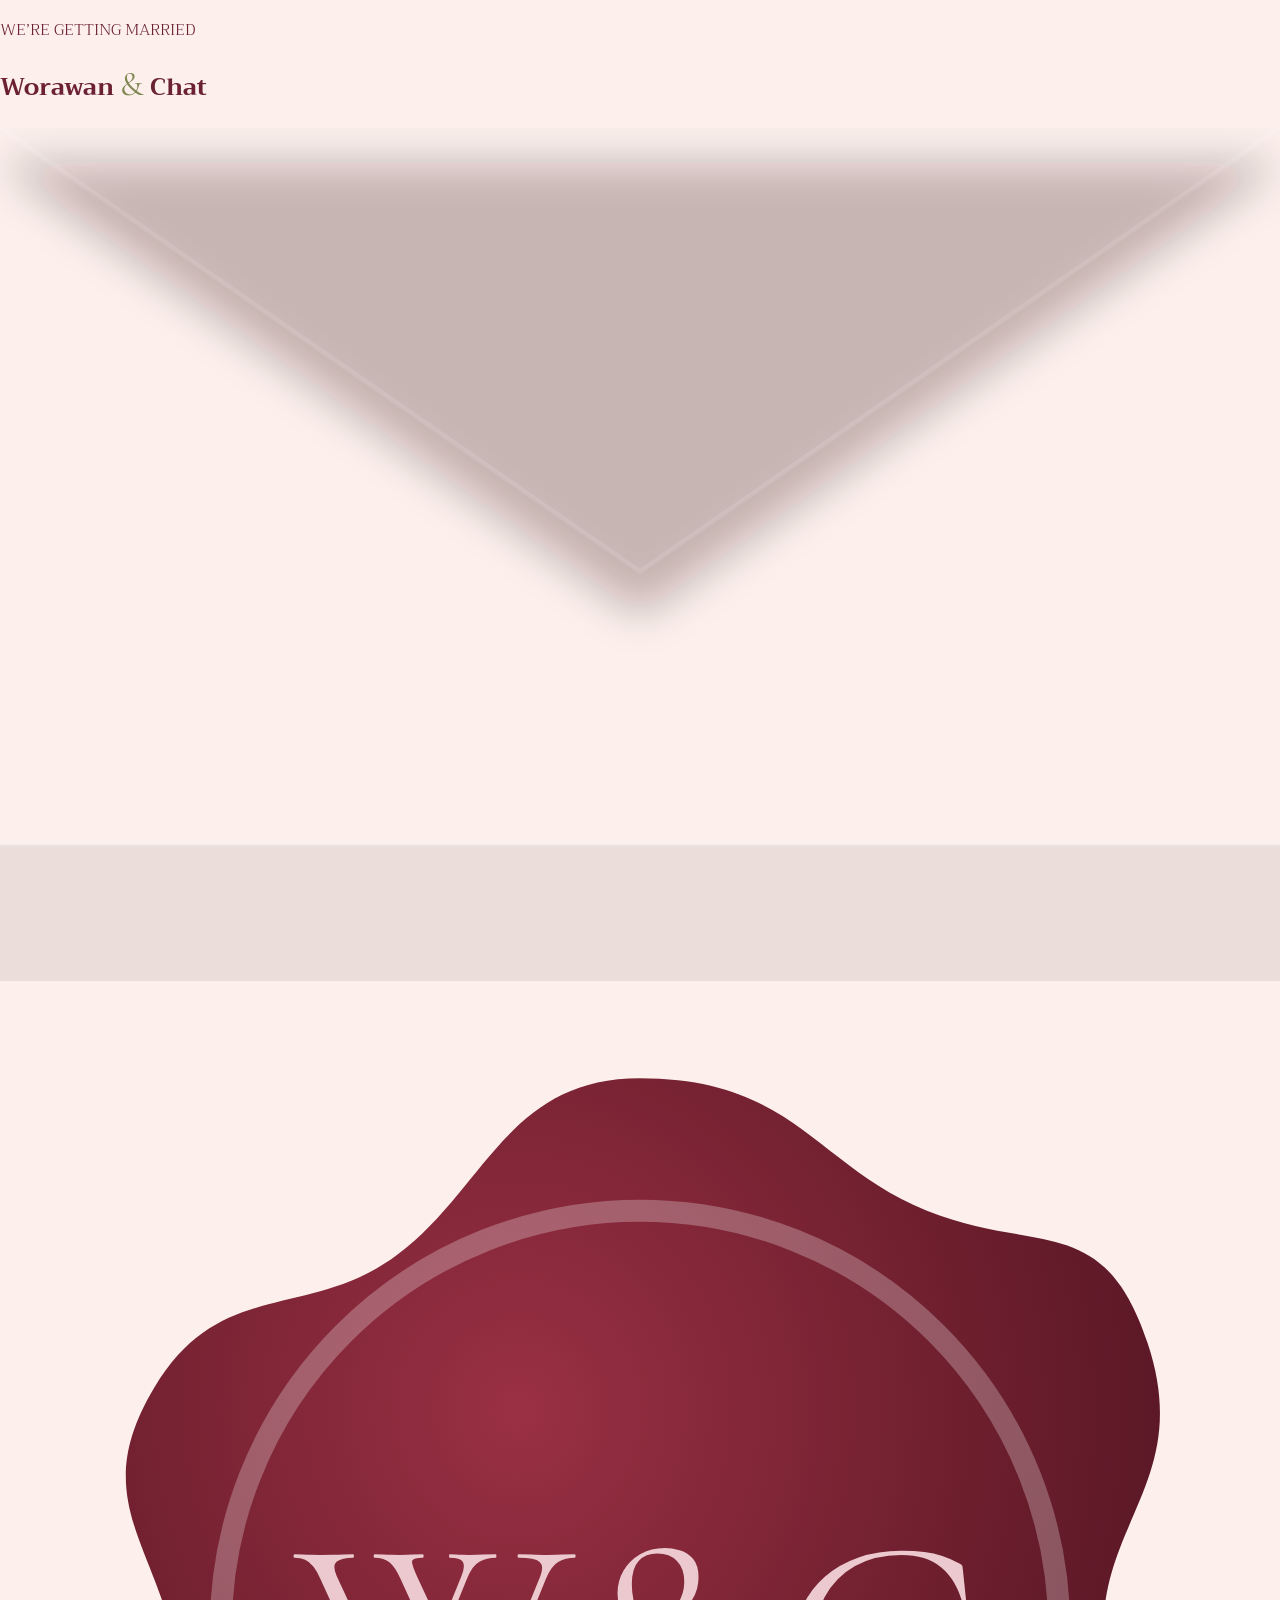
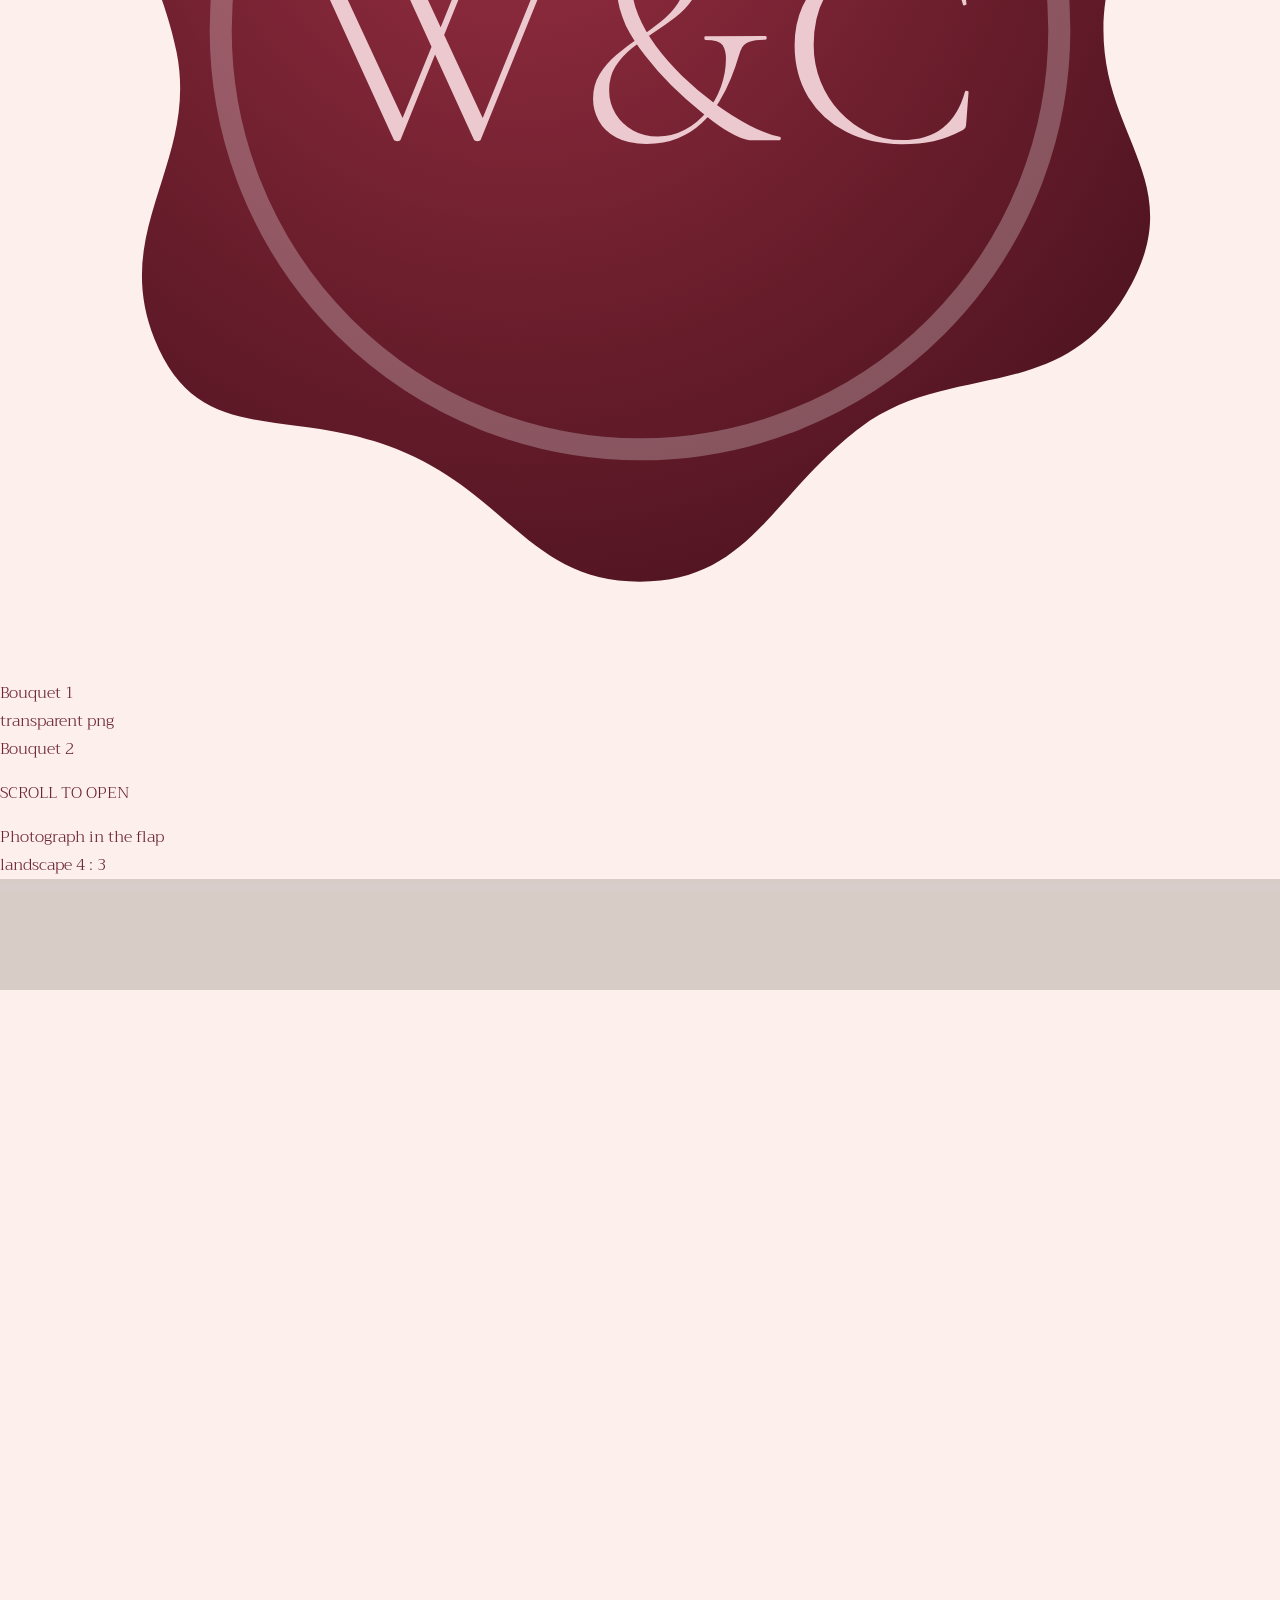
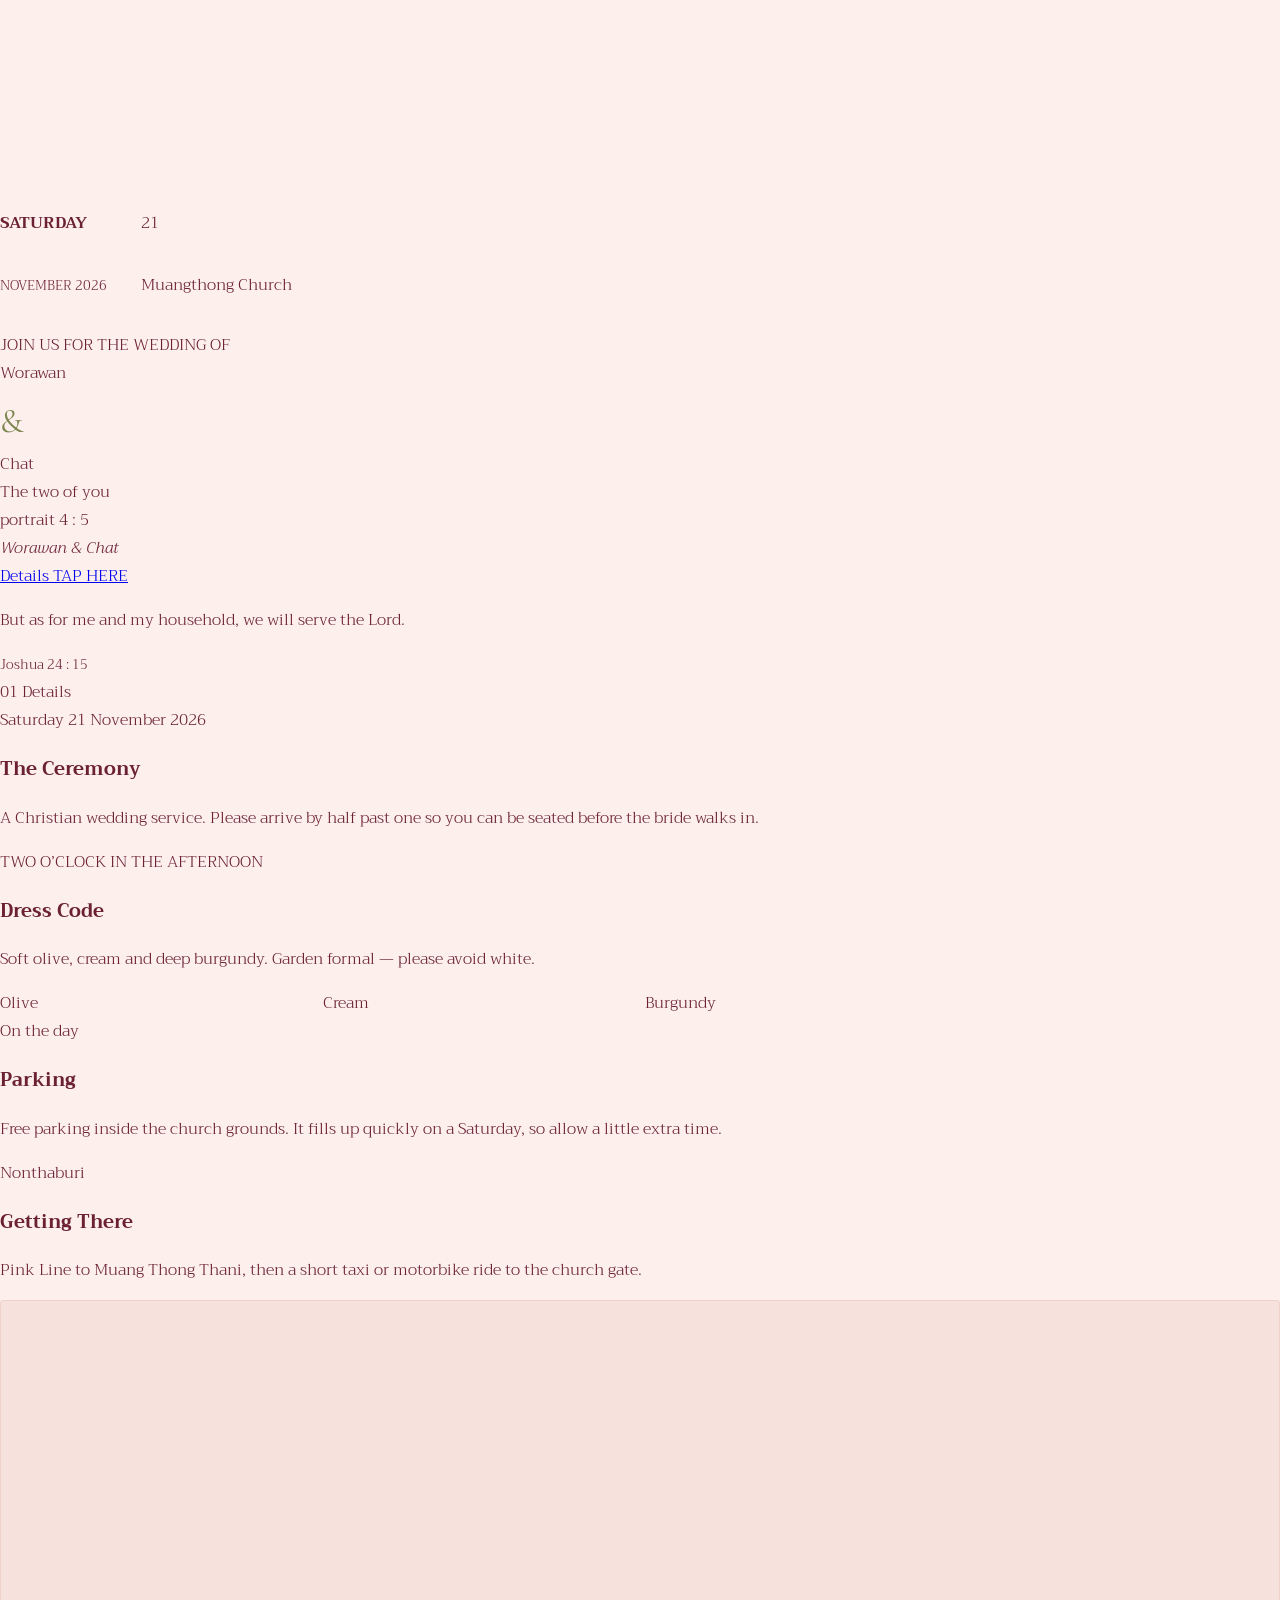
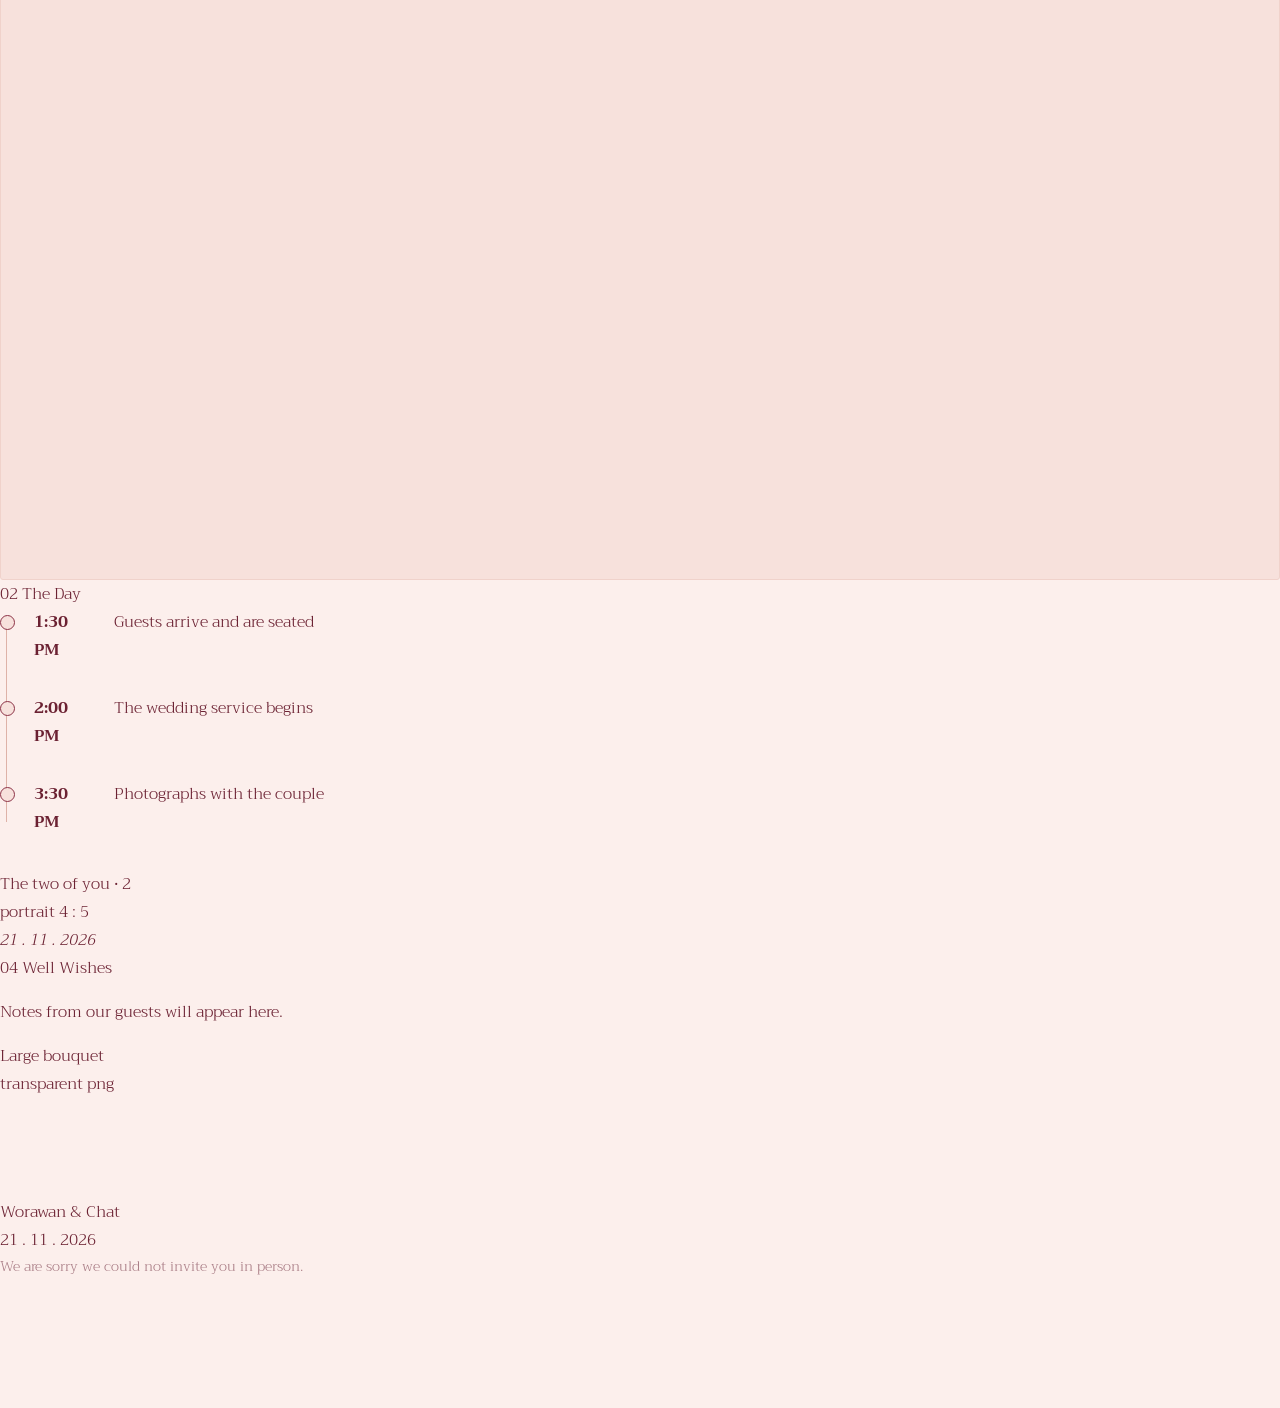
==== index.html @ 7bffba04 "Add files via upload" ====
<!DOCTYPE html>
<html lang="en">
<head>
<meta charset="utf-8">
<meta name="viewport" content="width=device-width, initial-scale=1">
<title>Worawan &amp; Chat · 21 November 2026</title>
<meta name="description" content="The wedding of Worawan Songthongtham and Chat Leesakul · Saturday 21 November 2026 · Muangthong Church, Nonthaburi.">
<meta name="theme-color" content="#FBF8F3">
<meta property="og:type" content="website">
<meta property="og:title" content="Worawan &amp; Chat · 21 November 2026">
<meta property="og:description" content="Saturday 21 November 2026 · Two o'clock in the afternoon · Muangthong Church">
<link rel="preconnect" href="https://fonts.googleapis.com">
<link rel="preconnect" href="https://fonts.gstatic.com" crossorigin>
<link href="https://fonts.googleapis.com/css2?family=Italianno&family=Cormorant+Garamond:ital,wght@0,400;0,500;0,600;1,400&family=Trirong:wght@300;400&display=swap" rel="stylesheet">
<link rel="stylesheet" href="assets/css/collage.css?v=14">
<link rel="stylesheet" href="assets/css/style.css?v=14">
</head>
<body>

<main class="strip">

  <!-- ============ the opening ============ -->
  <section class="opening">
    <p class="kicker opening__eyebrow" data-key="open.eyebrow">WE&rsquo;RE GETTING MARRIED</p>
    <h1 class="opening__names">
      <span data-key="hero.bride_first">Worawan</span>
      <span class="amp">&amp;</span>
      <span data-key="hero.groom_first">Chat</span>
    </h1>

    <div class="env">
      <div class="env__body lux art" data-art="env_closed">
        <svg viewBox="0 0 300 200" preserveAspectRatio="none" aria-hidden="true">
          <defs>
            <filter id="flapsoft" x="-20%" y="-20%" width="140%" height="160%">
              <feGaussianBlur stdDeviation="5"/>
            </filter>
          </defs>
          <!-- the bottom flap, a hand's width of paper lapped over the back -->
          <path d="M0 168 L300 168 L300 200 L0 200 Z" fill="rgba(26,22,8,.08)"/>
          <path d="M0 168 L300 168" stroke="rgba(255,255,255,.10)" stroke-width="1.2" fill="none"/>
          <!-- the shadow the closed flap casts on the envelope face -->
          <path d="M0 8 L300 8 L150 114 Z" fill="rgba(26,22,8,.26)" filter="url(#flapsoft)"/>
          <!-- the flap itself, catching a little more light than the face -->
          <path d="M0 0 L300 0 L150 104 Z" fill="rgba(255,255,255,.055)"/>
          <path d="M0 0 L150 104 L300 0" fill="none" stroke="rgba(255,255,255,.10)" stroke-width="1.1"/>
        </svg>
      </div>

      <div class="seal art" data-art="seal">
        <svg viewBox="0 0 58 58" aria-hidden="true">
          <defs>
            <radialGradient id="waxg" cx="38%" cy="30%" r="78%">
              <stop offset="0" stop-color="#9A3044"/>
              <stop offset=".55" stop-color="#6E1F2E"/>
              <stop offset="1" stop-color="#4E1320"/>
            </radialGradient>
          </defs>
          <path d="M29 4c7 0 8 4 13 6s8 0 10 6-2 8-2 13 4 7 1 12-8 3-12 6-5 7-10 7-6-4-11-6-9 0-11-5 2-8 1-13-4-7-1-12 7-3 11-6S23 4 29 4Z" fill="url(#waxg)"/>
          <circle cx="29" cy="29" r="19" fill="none" stroke="rgba(255,255,255,.26)" stroke-width="1"/>
          <text x="29" y="34" text-anchor="middle" font-family="Cormorant Garamond, serif" font-size="13.5" fill="#EBC9CF">W&amp;C</text>
        </svg>
      </div>

      <div class="slot slot--cut bloom bloom--bl" data-slot="floral_1"><span>Bouquet 1<br>transparent png</span></div>
      <div class="slot slot--cut bloom bloom--tr" data-slot="floral_2"><span>Bouquet 2</span></div>
    </div>

    <p class="opening__cue" data-key="open.cue">SCROLL TO OPEN</p>
  </section>

  <!-- ============ the envelope, opened ============ -->
  <div class="env-open rise">
    <div class="slot liner" data-slot="liner"><span>Photograph in the flap<br>landscape 4 : 3</span></div>
    <div class="env-open__pocket lux art" data-art="env_open">
      <svg viewBox="0 0 300 200" preserveAspectRatio="none" aria-hidden="true">
        <path d="M0 2 L300 2" stroke="rgba(255,255,255,.14)" stroke-width="2" fill="none"/>
        <path d="M0 0 L300 0 L300 26 L0 26 Z" fill="rgba(26,22,8,.16)"/>
      </svg>
    </div>
  </div>

  <!-- ============ the date ============ -->
  <div class="datecard card-paper rise">
    <span class="pearl" style="left:11px;top:11px"></span>
    <span class="pearl" style="right:11px;top:11px"></span>
    <span class="pearl" style="left:11px;bottom:11px"></span>
    <span class="pearl" style="right:11px;bottom:11px"></span>
    <b data-key="date.weekday">SATURDAY</b>
    <div class="d" data-key="date.day">21</div>
    <small data-key="date.month">NOVEMBER 2026</small>
    <span class="pl" data-key="date.place">Muangthong Church</span>
  </div>

  <!-- ============ the card ============ -->
  <div class="greencard lux rise">
    <div class="greencard__in">
      <div class="k" data-key="card.kicker">JOIN US FOR THE WEDDING OF</div>
      <div class="n" data-key="hero.bride_first">Worawan</div>
      <div class="amp">&amp;</div>
      <div class="n" data-key="hero.groom_first">Chat</div>
    </div>
  </div>

  <!-- ============ a photograph ============ -->
  <div class="polaroid card-paper rise">
    <div class="slot" data-slot="couple_1"><span>The two of you<br>portrait 4 : 5</span></div>
    <em>
      <span data-key="hero.bride_first">Worawan</span> &amp; <span data-key="hero.groom_first">Chat</span>
    </em>
  </div>

  <!-- ============ the way in to the details ============ -->
  <a class="badge lux--wine lux rise" href="#details">
    <span class="badge__t" data-key="lbl.details">Details</span>
    <span class="badge__c" data-key="lbl.click">TAP HERE</span>
  </a>

  <!-- ============ the verse ============ -->
  <section class="verse rise">
    <p data-key="verse.en">But as for me and my household, we will serve the Lord.</p>
    <small data-key="verse.en_ref">Joshua 24 : 15</small>
  </section>

  <!-- ============ details ============ -->
  <section class="info" id="details">
    <header class="head rise">
      <span class="head__num">01</span>
      <span class="head__t" data-key="lbl.details">Details</span>
    </header>

    <div class="info__list">
      <article class="slip card-paper rise">
        <span class="slip__k">Saturday 21 November 2026</span>
        <h3 data-key="det.ceremony_head">The Ceremony</h3>
        <p data-key="det.ceremony_body">A Christian wedding service. Please arrive by half past one so you can be seated before the bride walks in.</p>
      </article>

      <article class="slip card-paper rise">
        <span class="slip__k" data-key="date.hour">TWO O&rsquo;CLOCK IN THE AFTERNOON</span>
        <h3 data-key="det.dress_head">Dress Code</h3>
        <p data-key="det.dress_body">Soft olive, cream and deep burgundy. Garden formal — please avoid white.</p>
        <div class="palette" aria-hidden="true">
          <div><i style="background:#7D8456"></i><span>Olive</span></div>
          <div><i style="background:#F2EBDE"></i><span>Cream</span></div>
          <div><i style="background:#6E1F2E"></i><span>Burgundy</span></div>
        </div>
      </article>

      <article class="slip card-paper rise">
        <span class="slip__k">On the day</span>
        <h3 data-key="det.parking_head">Parking</h3>
        <p data-key="det.parking_body">Free parking inside the church grounds. It fills up quickly on a Saturday, so allow a little extra time.</p>
      </article>

      <article class="slip card-paper rise">
        <span class="slip__k">Nonthaburi</span>
        <h3 data-key="det.transit_head">Getting There</h3>
        <p data-key="det.transit_body">Pink Line to Muang Thong Thani, then a short taxi or motorbike ride to the church gate.</p>
        <div class="mapbox">
          <iframe
            title="Map to Muangthong Church"
            loading="lazy"
            referrerpolicy="no-referrer-when-downgrade"
            src="https://www.google.com/maps?q=%E0%B8%84%E0%B8%A3%E0%B8%B4%E0%B8%AA%E0%B8%95%E0%B8%88%E0%B8%B1%E0%B8%81%E0%B8%A3%E0%B9%80%E0%B8%A1%E0%B8%B7%E0%B8%AD%E0%B8%87%E0%B8%97%E0%B8%AD%E0%B8%87&output=embed"></iframe>
          <div class="mapbox__foot">
            <b data-key="date.place">Muangthong Church</b>
            <a data-key="event.map_url" href="https://maps.google.com/?q=%E0%B8%84%E0%B8%A3%E0%B8%B4%E0%B8%AA%E0%B8%95%E0%B8%88%E0%B8%B1%E0%B8%81%E0%B8%A3%E0%B9%80%E0%B8%A1%E0%B8%B7%E0%B8%AD%E0%B8%87%E0%B8%97%E0%B8%AD%E0%B8%87" target="_blank" rel="noopener">OPEN IN MAPS</a>
          </div>
        </div>
      </article>
    </div>
  </section>

  <!-- ============ the day ============ -->
  <section class="day">
    <header class="head rise">
      <span class="head__num">02</span>
      <span class="head__t" data-key="lbl.schedule">The Day</span>
    </header>

    <ol class="timeline rise">
      <li>
        <b data-key="sch.1_time">1:30 PM</b>
        <span data-key="sch.1_text">Guests arrive and are seated</span>
      </li>
      <li>
        <b data-key="sch.2_time">2:00 PM</b>
        <span data-key="sch.2_text">The wedding service begins</span>
      </li>
      <li>
        <b data-key="sch.3_time">3:30 PM</b>
        <span data-key="sch.3_text">Photographs with the couple</span>
      </li>
    </ol>

    <div class="polaroid polaroid--right card-paper rise" style="margin-top:34px">
      <div class="slot" data-slot="couple_2"><span>The two of you · 2<br>portrait 4 : 5</span></div>
      <em>21 . 11 . 2026</em>
    </div>
  </section>

  <!-- ============ gallery ============ -->
  <section class="gallery" id="gallery" hidden>
    <header class="head rise">
      <span class="head__num">03</span>
      <span class="head__t" data-key="lbl.gallery">Us</span>
    </header>
    <div class="gallery__grid"></div>
  </section>

  <!-- ============ wishes ============ -->
  <section class="wishes" id="wishes">
    <header class="head rise">
      <span class="head__num">04</span>
      <span class="head__t" data-key="lbl.wishes">Well Wishes</span>
    </header>
    <div class="wishes__list" id="wishes-list">
      <p class="wishes__empty">Notes from our guests will appear here.</p>
    </div>
  </section>

  <div class="slot slot--cut bouquet rise" data-slot="floral_3"><span>Large bouquet<br>transparent png</span></div>

</main>

<footer class="foot lux">
  <div class="foot__in">
    <div class="n">
      <span data-key="hero.bride_first">Worawan</span> &amp; <span data-key="hero.groom_first">Chat</span>
    </div>
    <div class="d">21 . 11 . 2026</div>
    <p class="note-line" data-key="foot.note">We are sorry we could not invite you in person.</p>
  </div>
</footer>

<dialog class="lightbox" id="lightbox">
  <button type="button" id="lightbox-close" aria-label="Close">&times;</button>
  <img id="lightbox-img" alt="">
</dialog>

<script type="module" src="assets/js/main.js?v=14"></script>
</body>
</html>
---- assets/css/style.css ----
/* ==================================================================
   biwflazhday.online — Worawan & Chat
   Light mode only: the cream paper is the identity, inverting it
   would lose the whole idea.
   ================================================================== */

:root {
  --paper: #FCEFEC;
  --paper-2: #F7E1DC;
  --blush: #F0D2CB;
  --blush-deep: #DEB2A8;
  --blush-bg: #F9E5E0;
  --cream: #F5EFE3;
  --ribbon: #8C3246;
  --ribbon-soft: #C08A96;
  --olive: #7E8750;
  --olive-soft: #AEB884;
  --ink: #6B2132;
  --ink-soft: #8A5560;
  --ink-faint: #A87B84;
  /* Cormorant is kept for the two names only — it is beautiful at 48px and
     illegible at 10px. Everything else uses faces built to hold up small. */
  /* Four Latin faces, each with one job.
     script  — only ever short connecting words; never a sentence.
     display — section titles, thin and high contrast.
     names   — the couple, and nothing else.
     ui      — anything under 16px, where serifs fall apart. */
  --script: 'Parisienne', 'Cormorant Garamond', cursive;
  --display: 'Italiana', 'Cormorant Garamond', Georgia, serif;
  --names: 'Cormorant Garamond', Georgia, serif;
  --ui: 'DM Sans', 'Trirong', system-ui, -apple-system, sans-serif;
  --thai: 'Trirong', Georgia, serif;

  --rail: 22px;                 /* space the ribbon occupies */
  --gutter: clamp(20px, 5vw, 34px);
  --measure: 620px;
}

@media (min-width: 640px) { :root { --rail: 104px; } }

* { box-sizing: border-box; }

html { scroll-behavior: smooth; }
@media (prefers-reduced-motion: reduce) { html { scroll-behavior: auto; } }

body {
  margin: 0;
  background: var(--paper);
  color: var(--ink);
  font-family: var(--thai);
  font-weight: 300;
  -webkit-font-smoothing: antialiased;
  text-rendering: optimizeLegibility;
  overflow-x: hidden;
}

#ribbon { position: absolute; top: 0; left: 0; width: 100%; pointer-events: none; z-index: 0; }

/* --- layout shell ------------------------------------------------- */

main { position: relative; z-index: 1; }

.band { padding: clamp(60px, 12vw, 104px) 0; }
.band--paper2 { background: var(--paper-2); }
.band--blush { background: var(--blush-bg); }

.wrap {
  max-width: calc(var(--measure) + var(--rail) * 2);
  margin: 0 auto;
  padding: 0 calc(var(--rail) + var(--gutter) - 40px);
}
@media (max-width: 639px) { .wrap { padding: 0 calc(var(--rail) + var(--gutter)); } }
@media (min-width: 640px) { .wrap { padding: 0 var(--rail); } }

.center { text-align: center; }
.narrow { max-width: 480px; margin-inline: auto; }

/* ==================================================================
   Section headings — the fix for "everything looks the same".
   A rank number, an English title with real weight, a Thai subtitle,
   and a rule that runs to the edge of the measure.
   ================================================================== */

.sec-head {
  display: grid;
  grid-template-columns: auto 1fr;
  grid-template-areas: 'num title' 'num th';
  column-gap: 16px;
  align-items: baseline;
  padding-bottom: 18px;
  border-bottom: 0.5px solid var(--blush);
  margin-bottom: clamp(30px, 6vw, 46px);
}
.sec-num {
  grid-area: num;
  align-self: start;
  font-family: var(--ui);
  font-weight: 500;
  font-size: 14px;
  letter-spacing: 0.12em;
  color: var(--ribbon);
  padding-top: 10px;
}
.sec-title {
  grid-area: title;
  font-family: var(--display);
  font-weight: 400;
  font-size: clamp(30px, 7.6vw, 44px);
  letter-spacing: 0.05em;
  line-height: 1.1;
  margin: 0;
}
.sec-th {
  grid-area: th;
  font-family: var(--thai);
  font-weight: 400;
  font-size: 15px;
  color: var(--ink-soft);
  margin-top: 7px;
}
.sec-title.solo {
  font-size: clamp(28px, 6.4vw, 36px);
  letter-spacing: 0.02em;
  margin: 0 0 20px;
}

/* ==================================================================
   Hero
   ================================================================== */

#hero { padding-top: clamp(190px, 32vw, 250px); padding-bottom: clamp(48px, 9vw, 72px); position: relative; }
#hero .wrap { position: relative; }

.floats { position: absolute; inset: -40px 0; pointer-events: none; }
.fl {
  position: absolute;
  width: clamp(26px, 7vw, 52px);
  opacity: 0;
  animation: fadeIn 1s ease forwards;
  transition: transform .5s cubic-bezier(.22,.61,.36,1);
  will-change: transform;
}
.fl:nth-child(1) { animation-delay: .2s }
.fl:nth-child(2) { animation-delay: .45s }
.fl:nth-child(3) { animation-delay: .7s }
.fl:nth-child(4) { animation-delay: .9s }
@keyframes fadeIn { to { opacity: 1 } }

.eyebrow {
  font-family: var(--script);
  font-weight: 400;
  font-size: 27px;
  letter-spacing: 0.01em;
  line-height: 1.3;
  color: var(--ink-faint);
  margin: 0 0 24px;
}
.name {
  font-family: var(--names);
  font-weight: 500;
  font-size: clamp(31px, 8.4vw, 48px);
  letter-spacing: 0.2em;
  text-indent: 0.2em;
  line-height: 1.22;
  margin: 0;
}
.surname {
  font-family: var(--ui);
  font-weight: 500;
  font-size: 12px;
  letter-spacing: 0.26em;
  text-indent: 0.26em;
  color: var(--ink-faint);
  margin: 11px 0 0;
}
.amp {
  font-family: var(--script);
  font-weight: 400;
  font-size: 34px;
  color: var(--olive);
  margin: 14px 0 8px;
}

.countdown { display: flex; justify-content: center; gap: clamp(14px, 5vw, 32px); margin-top: 40px; }
.countdown div { min-width: 46px; }
.countdown .n {
  font-family: var(--display);
  font-weight: 400;
  font-size: 32px;
  line-height: 1;
  display: block;
  font-variant-numeric: tabular-nums;
}
.countdown .u {
  font-family: var(--ui);
  font-weight: 500;
  font-size: 12px;
  letter-spacing: 0.14em;
  text-indent: 0.14em;
  color: var(--ink-faint);
  display: block;
  margin-top: 9px;
}

/* ==================================================================
   Verse
   ================================================================== */

.verse-body { font-size: clamp(16px, 4.2vw, 18px); line-height: 2.1; margin: 0; }
.verse-ref {
  font-family: var(--thai);
  font-weight: 400;
  font-size: 15px;
  letter-spacing: normal;
  color: var(--ink-soft);
  margin: 22px 0 0;
}

/* ==================================================================
   The day — big numeral beside the details, not another centred stack
   ================================================================== */

.datecard {
  display: grid;
  grid-template-columns: auto 1fr;
  gap: clamp(20px, 5vw, 34px);
  align-items: center;
  padding-bottom: 32px;
}
@media (max-width: 479px) { .datecard { grid-template-columns: 1fr; gap: 20px; } }

.datecard__num { text-align: center; line-height: 1; }
.dc-weekday, .dc-month {
  display: block;
  font-family: var(--ui);
  font-weight: 500;
  font-size: 12px;
  letter-spacing: 0.16em;
  text-indent: 0.16em;
  color: var(--ink-faint);
}
.dc-day {
  display: block;
  font-family: var(--display);
  font-weight: 400;
  font-size: clamp(66px, 17vw, 96px);
  line-height: .92;
  margin: 10px 0;
  font-variant-numeric: lining-nums;
}
.datecard__meta { border-left: 0.5px solid var(--blush); padding-left: clamp(20px, 5vw, 32px); }
@media (max-width: 479px) { .datecard__meta { border-left: 0; border-top: 0.5px solid var(--blush); padding: 20px 0 0; text-align: center; } }

.dc-th { font-size: 15px; color: var(--ink-soft); margin: 0 0 12px; }
.dc-venue { font-family: var(--thai); font-weight: 400; font-size: clamp(19px, 5vw, 23px); margin: 0 0 8px; }
.dc-addr { font-size: 14px; color: var(--ink-soft); line-height: 1.85; margin: 0 0 12px; }
.dc-time { font-size: 15px; margin: 0; }

/* --- map ---------------------------------------------------------- */

.mapbox {
  position: relative;
  aspect-ratio: 16 / 11;
  border: 0.5px solid var(--blush);
  border-radius: 3px;
  overflow: hidden;
  background: var(--paper-2);
}
.mapbox iframe { width: 100%; height: 100%; border: 0; display: block; filter: saturate(.72) contrast(.96); }

/* --- buttons ------------------------------------------------------ */

.actions-row { display: flex; flex-wrap: wrap; gap: 12px; margin-top: 22px; }
@media (max-width: 479px) { .actions-row > * { flex: 1 1 100%; } }

.btn {
  display: inline-flex;
  align-items: center;
  justify-content: center;
  gap: 10px;
  flex: 1 1 auto;
  padding: 15px 22px;
  border: 0.5px solid var(--blush-deep);
  border-radius: 3px;
  background: var(--paper);
  color: var(--ink);
  font-family: var(--thai);
  font-weight: 400;
  font-size: 15px;
  text-decoration: none;
  cursor: pointer;
  transition: background .3s, border-color .3s, transform .3s cubic-bezier(.22,.61,.36,1);
}
.btn svg { width: 19px; height: 19px; flex: none; }
.btn:hover, .btn:focus-visible { background: var(--blush-bg); border-color: var(--ribbon); }
.btn--solid { background: var(--ink); color: var(--paper); border-color: var(--ink); flex: 0 1 auto; }
.btn--solid:hover, .btn--solid:focus-visible { background: #541828; border-color: #541828; }
.btn[disabled] { opacity: .45; pointer-events: none; }

/* ==================================================================
   Schedule — a ribbon runs down the stops
   ================================================================== */

.timeline { list-style: none; margin: 0; padding: 0; position: relative; }
.timeline::before {
  content: '';
  position: absolute;
  left: 6px;
  top: 14px;
  bottom: 14px;
  width: 0.5px;
  background: var(--blush-deep);
}
.timeline li {
  position: relative;
  display: grid;
  grid-template-columns: 62px 1fr;
  gap: 18px;
  padding: 0 0 30px 34px;
  align-items: baseline;
}
.timeline li:last-child { padding-bottom: 0; }
.timeline li::before {
  content: '';
  position: absolute;
  left: 0;
  top: 7px;
  width: 13px;
  height: 13px;
  border-radius: 50%;
  border: 0.5px solid var(--ribbon);
  background: var(--paper-2);
  transition: background .35s, transform .35s cubic-bezier(.34,1.56,.64,1);
}
.timeline li:hover::before { background: var(--ribbon); transform: scale(1.25); }
.timeline .t {
  font-family: var(--ui);
  font-weight: 500;
  font-size: 16px;
  letter-spacing: 0.04em;
  color: var(--ink);
}
.timeline .d { font-size: 15px; line-height: 1.9; color: var(--ink-soft); }
@media (max-width: 479px) {
  .timeline li { grid-template-columns: 1fr; gap: 5px; }
}

/* ==================================================================
   Dress code — panels, not dots
   ================================================================== */

.lead-note { font-size: 15px; color: var(--ink-soft); margin: 0 0 26px; }

.palette { display: grid; grid-template-columns: repeat(4, 1fr); gap: 10px; }
@media (max-width: 479px) { .palette { grid-template-columns: repeat(2, 1fr); gap: 12px; } }

.chip {
  border: 0;
  background: none;
  padding: 0;
  cursor: pointer;
  text-align: left;
  font: inherit;
  color: inherit;
}
.chip span {
  display: block;
  aspect-ratio: 3 / 4;
  border-radius: 3px;
  transition: transform .4s cubic-bezier(.22,.61,.36,1);
}
.chip:hover span, .chip:focus-visible span { transform: translateY(-6px); }
.chip b {
  display: block;
  font-family: var(--display);
  font-weight: 400;
  font-size: 16px;
  letter-spacing: 0.06em;
  letter-spacing: 0.01em;
  margin-top: 13px;
}
.chip i {
  display: block;
  font-family: var(--ui);
  font-style: normal;
  font-weight: 500;
  font-size: 12px;
  letter-spacing: 0.08em;
  color: var(--ink-faint);
  margin-top: 4px;
}
.hint { font-family: var(--thai); font-size: 14px; color: var(--ink-faint); margin: 20px 0 0; }

/* ==================================================================
   Getting there
   ================================================================== */

.infogrid { display: grid; grid-template-columns: repeat(2, 1fr); gap: 12px; }
@media (max-width: 559px) { .infogrid { grid-template-columns: 1fr; } }

.infogrid article {
  border: 0.5px solid var(--blush);
  border-radius: 3px;
  background: var(--paper);
  padding: 24px 22px;
  transition: border-color .3s, transform .35s cubic-bezier(.22,.61,.36,1);
}
.infogrid article:hover { border-color: var(--ribbon); transform: translateY(-3px); }
.infogrid svg { width: 26px; height: 26px; color: var(--ribbon); display: block; }
.infogrid h3 {
  font-family: var(--thai);
  font-weight: 400;
  font-size: 16px;
  margin: 16px 0 9px;
}
.infogrid p { font-size: 14.5px; line-height: 1.9; color: var(--ink-soft); margin: 0; }

/* ==================================================================
   Wishes + forms
   ================================================================== */

.body { font-size: 16px; line-height: 2; margin: 0; }

.wish-list { list-style: none; padding: 0; margin: 0 0 34px; }
.wish-list li { padding: 22px 0; border-bottom: 0.5px solid var(--blush); }
.wish-list li:last-child { border-bottom: 0; }
.wish-list .who {
  font-family: var(--thai);
  font-weight: 400;
  font-size: 15px;
  letter-spacing: normal;
  color: var(--ink-faint);
  display: block;
  margin-bottom: 10px;
}
.wish-list .msg { font-size: 15px; line-height: 1.95; color: var(--ink-soft); }

form { max-width: 420px; }
label {
  display: block;
  font-family: var(--thai);
  font-weight: 400;
  font-size: 14px;
  letter-spacing: normal;
  color: var(--ink-soft);
  margin: 22px 0 8px;
}
input[type=text], textarea {
  width: 100%;
  border: 0;
  border-bottom: 0.5px solid var(--blush);
  background: transparent;
  font-family: var(--thai);
  font-weight: 300;
  font-size: 16px;
  color: var(--ink);
  padding: 8px 2px;
  border-radius: 0;
  transition: border-color .3s;
}
input:focus, textarea:focus { outline: none; border-bottom-color: var(--ribbon); }
textarea { resize: vertical; min-height: 84px; line-height: 1.85; }
.status { font-family: var(--thai); font-size: 15px; color: var(--ink-soft); margin-top: 16px; min-height: 20px; }

/* --- gallery ------------------------------------------------------ */

.grid { display: grid; grid-template-columns: repeat(auto-fit, minmax(140px, 1fr)); gap: 10px; }
.grid img { width: 100%; aspect-ratio: 3/4; object-fit: cover; border-radius: 3px; display: block; }

/* --- footer -------------------------------------------------------- */

footer { padding: clamp(64px, 12vw, 100px) 0 clamp(84px, 16vw, 130px); }
.foot-bow { width: 46px; margin: 0 auto 26px; display: block; }
footer p { font-size: 14px; color: var(--ink-faint); margin: 0; }
.footer-names {
  font-family: var(--ui);
  font-weight: 500;
  font-size: 12px;
  letter-spacing: 0.18em;
  text-indent: 0.18em;
  margin-top: 16px;
}

/* --- sticky mini header -------------------------------------------- */

#minibar {
  position: fixed;
  top: 0; left: 0; right: 0;
  z-index: 5;
  display: flex;
  justify-content: space-between;
  align-items: center;
  gap: 16px;
  padding: 13px clamp(18px, 5vw, 34px);
  background: rgba(253, 251, 247, .93);
  border-bottom: 0.5px solid var(--blush);
  transform: translateY(-100%);
  transition: transform .45s cubic-bezier(.22,.61,.36,1);
}
#minibar.show { transform: none; }
#minibar span { font-family: var(--ui); font-weight: 500; font-size: 12px; letter-spacing: 0.14em; }
#minibar .mb-date { color: var(--ink-faint); }

/* --- motion --------------------------------------------------------- */

.js .reveal { opacity: 0; transform: translateY(16px); transition: opacity .9s ease, transform .9s ease; }
.js .reveal.in { opacity: 1; transform: none; }

.js .name span.ch { display: inline-block; opacity: 0; transform: translateY(18px); animation: rise .75s cubic-bezier(.22,.61,.36,1) forwards; }
@keyframes rise { to { opacity: 1; transform: none } }

.js #hero .eyebrow, .js #hero .surname, .js #hero .countdown { opacity: 0; animation: rise .9s ease forwards; }
.js #hero .eyebrow { animation-delay: .1s }
.js #hero .countdown { animation-delay: 1.5s }
.js #hero .amp { opacity: 0; animation: pop .7s cubic-bezier(.34,1.56,.64,1) .8s forwards; }
@keyframes pop { from { opacity: 0; transform: scale(.6) } to { opacity: 1; transform: none } }

[hidden] { display: none !important; }

.sr-only {
  position: absolute; width: 1px; height: 1px;
  padding: 0; margin: -1px; overflow: hidden;
  clip: rect(0 0 0 0); white-space: nowrap; border: 0;
}

@media (prefers-reduced-motion: reduce) {
  .fl, .track, .js .name span.ch,
  .js #hero .eyebrow, .js #hero .surname, .js #hero .countdown, .js #hero .amp,
  .js .reveal {
    animation: none !important;
    opacity: 1 !important;
    transform: none !important;
  }
  #minibar, .btn, .chip span, .infogrid article, .timeline li::before { transition: none !important; }
}

/* ==================================================================
   Hero portrait — three or four photos crossfading behind the names
   ================================================================== */

.portrait {
  position: relative;
  width: min(320px, 74vw);
  margin: 0 auto clamp(34px, 7vw, 52px);
}
.portrait__stack {
  position: relative;
  aspect-ratio: 3 / 4;
  border-radius: 2px;
  overflow: hidden;
  background: var(--paper-2);
  box-shadow: 0 0 0 0.5px var(--blush), 0 0 0 9px var(--paper), 0 0 0 9.5px var(--blush);
}
.portrait__stack img {
  position: absolute;
  inset: 0;
  width: 100%;
  height: 100%;
  object-fit: cover;
  opacity: 0;
  transform: scale(1.06);
  transition: opacity 1.5s ease, transform 7s linear;
}
.portrait__stack img.on { opacity: 1; transform: scale(1); }

.portrait__dots { display: flex; justify-content: center; gap: 7px; margin-top: 22px; }
.portrait__dots button {
  width: 7px;
  height: 7px;
  padding: 0;
  border: 0.5px solid var(--blush-deep);
  border-radius: 50%;
  background: transparent;
  cursor: pointer;
  transition: background .3s, transform .3s;
}
.portrait__dots button[aria-selected=true] { background: var(--ribbon); border-color: var(--ribbon); transform: scale(1.3); }

/* bows drift on their own as well as following the pointer */
.fl { animation: fadeIn 1s ease forwards, drift 9s ease-in-out infinite; }
.fl:nth-child(2) { animation-duration: 1s, 11s; }
.fl:nth-child(3) { animation-duration: 1s, 13s; }
.fl:nth-child(4) { animation-duration: 1s, 10s; }
@keyframes drift {
  0%, 100% { translate: 0 0 }
  50%      { translate: 0 -9px }
}

/* ==================================================================
   Gallery lightbox
   ================================================================== */

.grid button {
  border: 0;
  padding: 0;
  background: none;
  cursor: pointer;
  display: block;
  border-radius: 3px;
  overflow: hidden;
}
.grid img { transition: transform .5s cubic-bezier(.22,.61,.36,1); }
.grid button:hover img { transform: scale(1.04); }

.lightbox {
  border: 0;
  padding: 0;
  background: transparent;
  max-width: 94vw;
  max-height: 92dvh;
}
.lightbox::backdrop { background: rgba(94, 39, 48, .82); }
.lightbox img { max-width: 94vw; max-height: 92dvh; display: block; border-radius: 3px; }
.lightbox__close {
  position: absolute;
  top: 8px;
  right: 10px;
  width: 38px;
  height: 38px;
  border: 0;
  border-radius: 50%;
  background: rgba(253, 251, 247, .9);
  color: var(--ink);
  font-size: 24px;
  line-height: 1;
  cursor: pointer;
}

@media (prefers-reduced-motion: reduce) {
  .fl { animation: none !important; }
  .portrait__stack img { transition: opacity .4s ease !important; transform: none !important; }
  .grid img { transition: none !important; }
}

/* ==================================================================
   Thai safety net
   Thai has no spaces between words, so letter-spacing destroys word
   grouping and pushes tone marks off their bases. These fields are
   editable from the admin panel, so a Thai string can appear in any
   of them — the guard below keeps that from breaking the layout.
   ================================================================== */

:lang(th),
[data-key^="event.date"],
[data-key^="event.venue"],
[data-key^="event.address"],
[data-key^="event.time"] {
  letter-spacing: normal;
}

.sec-num, .surname, .countdown .u, .dc-weekday, .dc-month,
.timeline .t, .chip i, .footer-names, #minibar span {
  /* Latin and digits only by design; if the couple types Thai here it
     still renders in Trirong rather than an arbitrary system font. */
  font-feature-settings: 'tnum' 1;
}

/* ==================================================================
   Fairy dust
   A fixed layer so the sparkles keep drifting as the guest scrolls,
   rather than scrolling past like decoration stuck to the page.
   ================================================================== */

.sparkles {
  position: fixed;
  inset: 0;
  z-index: 2;
  pointer-events: none;
  overflow: hidden;
}

.sparkle {
  position: absolute;
  opacity: 0;
  will-change: transform, opacity;
  animation:
    dust-rise var(--rise, 20s) linear var(--rise-delay, 0s) infinite,
    dust-twinkle var(--twinkle, 5s) ease-in-out var(--twinkle-delay, 0s) infinite;
}

/* The rise carries the sparkle upward and sideways; the twinkle handles
   opacity and scale. Keeping them on separate properties lets both run at
   once without one overwriting the other. */
@keyframes dust-rise {
  from { translate: 0 0 }
  to   { translate: var(--sway, 0px) -130px }
}

@keyframes dust-twinkle {
  0%, 100% { opacity: 0;               scale: 0.4 }
  45%      { opacity: var(--peak, .7); scale: 1 }
  60%      { opacity: var(--peak, .7); scale: 0.94 }
}

@media (prefers-reduced-motion: reduce) {
  .sparkles { display: none; }
}
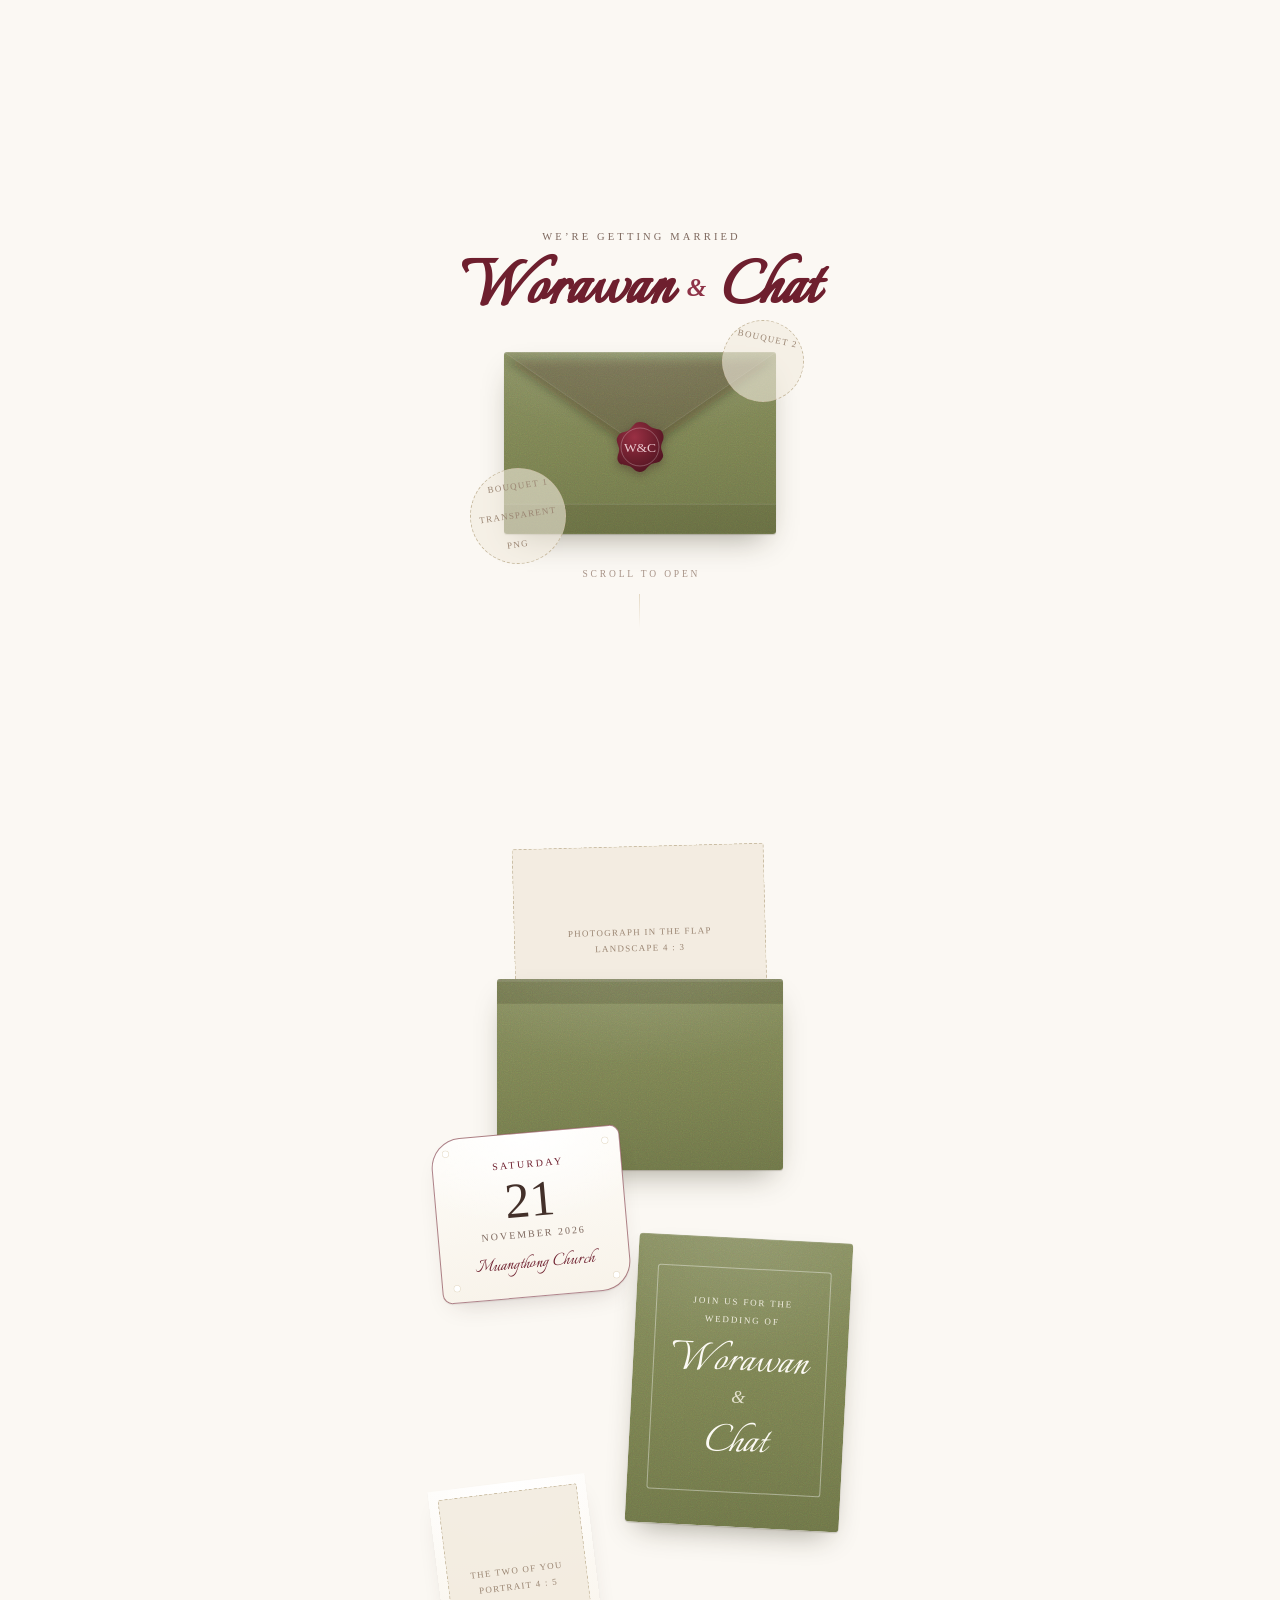
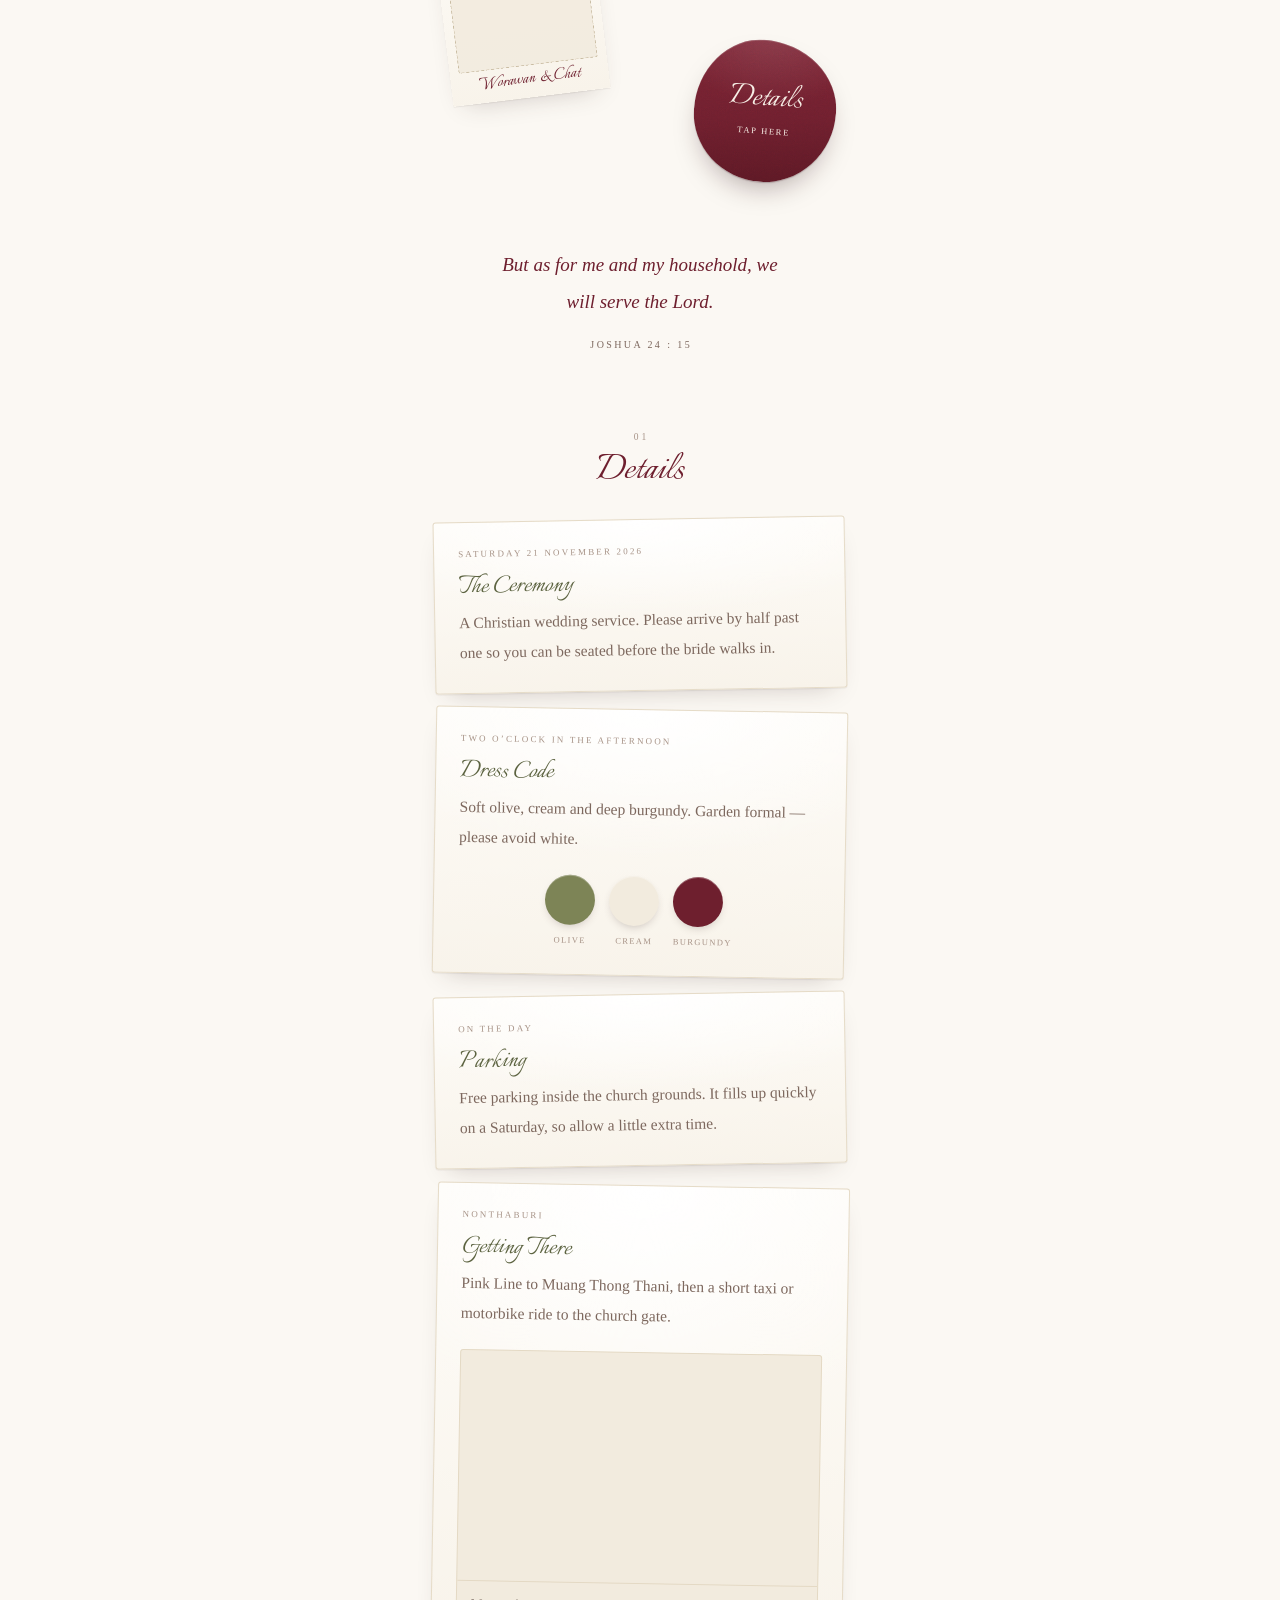
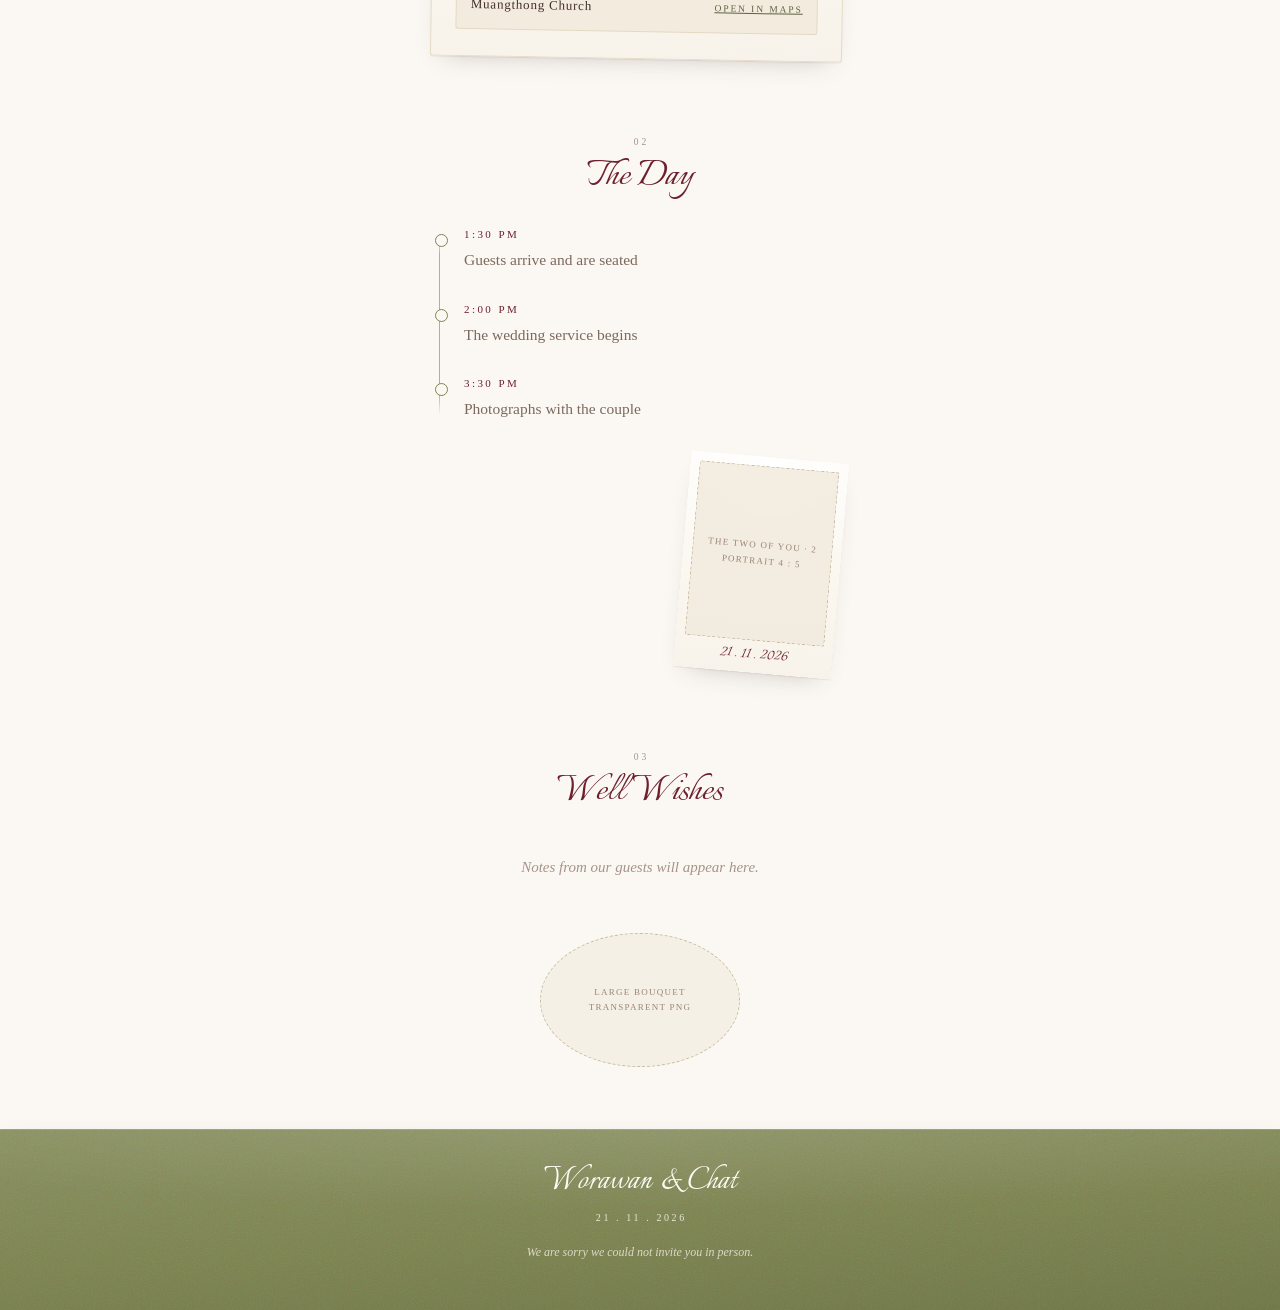
==== commit 90de42bd: "Add files via upload" ====
--- a/index.html
+++ b/index.html
@@ -11,9 +11,9 @@
 <meta property="og:description" content="Saturday 21 November 2026 · Two o'clock in the afternoon · Muangthong Church">
 <link rel="preconnect" href="https://fonts.googleapis.com">
 <link rel="preconnect" href="https://fonts.gstatic.com" crossorigin>
-<link href="https://fonts.googleapis.com/css2?family=Italianno&family=Cormorant+Garamond:ital,wght@0,400;0,500;0,600;1,400&family=Trirong:wght@300;400&display=swap" rel="stylesheet">
-<link rel="stylesheet" href="assets/css/collage.css?v=14">
-<link rel="stylesheet" href="assets/css/style.css?v=14">
+<link href="https://fonts.googleapis.com/css2?family=Italianno&family=Playfair+Display:ital,wght@0,400;0,500;0,600;1,400;1,500&family=EB+Garamond:ital,wght@0,400;0,500;1,400&family=Noto+Sans+Thai:wght@300;400;500&family=Charm:wght@400;700&display=swap" rel="stylesheet">
+<link rel="stylesheet" href="assets/css/collage.css?v=15">
+<link rel="stylesheet" href="assets/css/style.css?v=15">
 </head>
 <body>
 
@@ -196,7 +196,7 @@
 
     <div class="polaroid polaroid--right card-paper rise" style="margin-top:34px">
       <div class="slot" data-slot="couple_2"><span>The two of you · 2<br>portrait 4 : 5</span></div>
-      <em>21 . 11 . 2026</em>
+      <em class="plain">21 . 11 . 2026</em>
     </div>
   </section>
 
@@ -239,6 +239,6 @@
   <img id="lightbox-img" alt="">
 </dialog>
 
-<script type="module" src="assets/js/main.js?v=14"></script>
+<script type="module" src="assets/js/main.js?v=15"></script>
 </body>
 </html>
--- a/assets/css/collage.css
+++ b/assets/css/collage.css
@@ -0,0 +1,572 @@
+/* ================================================================
+   collage.css · the shared scrapbook
+   Loaded by the landing page and the personal card. Everything in
+   here is a physical object: a card, an envelope, a polaroid, a
+   bouquet laid on cream paper. Page-specific layout lives in
+   style.css and card.css.
+   ================================================================ */
+
+:root{
+  --paper:#FBF8F3;
+  --cream:#F2EBDE;
+  --cream-deep:#E4D9C4;
+
+  --olive:#7D8456;
+  --olive-deep:#5C6340;
+  --olive-pale:#AEB489;
+
+  --wine:#6E1F2E;
+  --wine-soft:#8E3347;
+
+  --ink:#43302A;
+  --ink-soft:#7D685E;
+  --ink-faint:#A79387;
+
+  --script:'Italianno',cursive;
+  --serif:'Cormorant Garamond',Georgia,serif;
+  --body:'Cormorant Garamond','Trirong',Georgia,serif;
+
+  --strip:452px;
+}
+
+*{box-sizing:border-box}
+html{-webkit-text-size-adjust:100%}
+
+body{
+  margin:0;
+  background:var(--paper);
+  color:var(--ink);
+  font-family:var(--body);
+  font-weight:400;
+  font-size:17px;
+  line-height:1.72;
+  -webkit-font-smoothing:antialiased;
+  overflow-x:hidden;
+}
+
+/* Latin faces carry no Thai glyphs and tracking displaces Thai tone
+   marks, so any Thai the couple types in the admin panel opts out of
+   both. */
+:lang(th){letter-spacing:normal}
+
+img{max-width:100%;display:block}
+/* A closed dialog is hidden by the browser's own stylesheet, which any
+   display rule of ours would quietly outrank. */
+dialog:not([open]){display:none}
+a{color:inherit}
+[hidden]{display:none !important}
+
+/* The whole design is one narrow column of pasted-down pieces, even
+   on a desktop. Widening it would pull the collage apart. */
+.strip{
+  max-width:var(--strip);
+  margin:0 auto;
+  padding:0 20px;
+  position:relative;
+}
+
+/* ---------------------------------------------------------------
+   1. Picture slots
+   An empty slot draws a dashed box naming what belongs there, so
+   the couple can see where to upload. A filled slot is the picture
+   and nothing else — no border, no label. Turning off the hint
+   switch in the admin panel removes every empty box at once.
+   --------------------------------------------------------------- */
+
+.slot{
+  position:relative;
+  background:rgba(242,235,222,.86);
+  border:1px dashed #C9BCA2;
+  border-radius:2px;
+  display:grid;
+  place-items:center;
+  overflow:hidden;
+}
+.slot > span{
+  font-family:var(--serif);
+  font-size:9px;
+  letter-spacing:.14em;
+  line-height:1.7;
+  text-align:center;
+  text-transform:uppercase;
+  color:#9A8572;
+  padding:8px;
+}
+.slot > img{width:100%;height:100%;object-fit:cover}
+
+.slot.is-filled{background:transparent;border:0;border-radius:0}
+.slot.is-filled > span{display:none}
+
+/* Transparent cut-outs — bouquets, the seal — must not be cropped
+   into a square, so they sit inside the box rather than filling it. */
+.slot--cut{border-radius:50%;background:rgba(242,235,222,.6)}
+.slot--cut > img{object-fit:contain}
+.slot--cut.is-filled{border-radius:0;background:transparent}
+.slot--cut.is-filled{filter:drop-shadow(0 6px 10px rgba(67,48,42,.14))}
+
+/* With hints off, an unfilled slot leaves no trace. */
+html[data-hints="off"] .slot:not(.is-filled){display:none}
+
+/* ---------------------------------------------------------------
+   1b. Swap-in art
+   The envelope and the wax seal are drawn here as a working
+   fallback rather than an empty box, so the pages look finished
+   before a single file is uploaded. A photograph of the real
+   envelope takes the drawing's place and the drawing disappears.
+   --------------------------------------------------------------- */
+
+.art{position:relative}
+.art > img{width:100%;height:100%;object-fit:contain}
+.art.is-filled > svg{display:none}
+.art.is-filled > img{position:absolute;inset:0}
+
+/* A photograph carries its own paper and shadow, so the painted
+   board underneath it has to go. */
+.lux.is-filled{background:none;box-shadow:none}
+.lux.is-filled::after{display:none}
+
+/* ---------------------------------------------------------------
+   2. Paper and board textures
+   A flat fill reads as a coloured rectangle. These layer a top
+   light, a vertical shift in tone, a contact shadow, a diffuse
+   shadow and fine grain, which is what makes a printed board look
+   like board.
+   --------------------------------------------------------------- */
+
+.lux{
+  position:relative;
+  overflow:hidden;
+  background:
+    radial-gradient(130% 95% at 50% -10%, rgba(255,255,255,.10), rgba(255,255,255,0) 58%),
+    linear-gradient(176deg, #868D5F 0%, #7A8151 55%, #6E7548 100%);
+  box-shadow:
+    0 1px 1px rgba(44,38,16,.20),
+    0 14px 30px -12px rgba(44,38,16,.42),
+    inset 0 1px 0 rgba(255,255,255,.14);
+}
+.lux--wine{
+  background:
+    radial-gradient(130% 95% at 50% -10%, rgba(255,255,255,.12), rgba(255,255,255,0) 58%),
+    linear-gradient(176deg, #7B2434 0%, #6E1F2E 55%, #5B1824 100%);
+  box-shadow:
+    0 1px 1px rgba(40,10,16,.22),
+    0 14px 30px -12px rgba(40,10,16,.40),
+    inset 0 1px 0 rgba(255,255,255,.16);
+}
+.lux--pale{
+  background:
+    radial-gradient(130% 95% at 50% -10%, rgba(255,255,255,.16), rgba(255,255,255,0) 58%),
+    linear-gradient(176deg, #B6BC91 0%, #AEB489 55%, #9FA67A 100%);
+  box-shadow:
+    0 1px 1px rgba(44,38,16,.14),
+    0 10px 24px -12px rgba(44,38,16,.32),
+    inset 0 1px 0 rgba(255,255,255,.22);
+}
+.lux::after{
+  content:'';
+  position:absolute;
+  inset:0;
+  pointer-events:none;
+  background-image:url("data:image/svg+xml;utf8,<svg xmlns='http://www.w3.org/2000/svg' width='180' height='180'><filter id='n'><feTurbulence type='fractalNoise' baseFrequency='.9' numOctaves='4' stitchTiles='stitch'/></filter><rect width='180' height='180' filter='url(%23n)'/></svg>");
+  opacity:.17;
+  mix-blend-mode:overlay;
+}
+
+/* Cream stock, for the pieces that read as paper rather than board. */
+.card-paper{
+  background:
+    radial-gradient(120% 90% at 50% 0%, #FFFFFF, rgba(255,255,255,0) 62%),
+    linear-gradient(178deg, #FEFCF8 0%, #F8F3EA 100%);
+  box-shadow:
+    0 1px 1px rgba(67,48,42,.08),
+    0 12px 26px -14px rgba(67,48,42,.26);
+}
+
+/* ---------------------------------------------------------------
+   3. Type
+   --------------------------------------------------------------- */
+
+.kicker{
+  font-family:var(--serif);
+  font-size:10.5px;
+  font-weight:500;
+  letter-spacing:.3em;
+  text-indent:.3em;
+  text-transform:uppercase;
+  color:var(--ink-soft);
+}
+.script{
+  font-family:var(--script);
+  font-weight:400;
+  line-height:.92;
+}
+.rule{
+  width:46px;
+  height:1px;
+  background:var(--cream-deep);
+  border:0;
+  margin:18px auto;
+}
+
+/* ---------------------------------------------------------------
+   4. The envelope
+   Drawn in SVG as a stand-in. Uploading a photograph of the real
+   envelope swaps the drawing out entirely — a vector envelope will
+   always read a little flat next to a printed one.
+   --------------------------------------------------------------- */
+
+.env{
+  display:block;
+  position:relative;
+  width:272px;
+  margin:0 auto;
+}
+.env__body{
+  display:block;
+  position:relative;
+  aspect-ratio:3/2;
+  border-radius:3px;
+}
+.env__body > svg{position:absolute;inset:0;width:100%;height:100%}
+.env__body .slot{position:absolute;inset:0;border-radius:3px}
+
+.seal{
+  display:block;
+  position:absolute;
+  left:50%;
+  top:52%;
+  translate:-50% -50%;
+  width:58px;
+  height:58px;
+  z-index:4;
+}
+.seal > svg{width:100%;height:100%;filter:drop-shadow(0 3px 5px rgba(50,14,22,.34))}
+
+/* Bouquets tucked under the corners of whatever they decorate. */
+.bloom{display:block;position:absolute;z-index:5;pointer-events:none}
+.bloom--bl{left:-34px;bottom:-30px;width:96px;aspect-ratio:1;rotate:-8deg}
+.bloom--tr{right:-28px;top:-32px;width:82px;aspect-ratio:1;rotate:12deg}
+
+/* The open envelope: a landscape photograph showing above the
+   pocket, as though it were slipped inside. */
+.env-open{display:block;position:relative;width:286px;margin:0 auto}
+.env-open .liner{width:252px;aspect-ratio:4/3;margin:0 auto;rotate:-1.5deg}
+.env-open__pocket{
+  display:block;
+  position:relative;
+  aspect-ratio:3/2;
+  border-radius:3px;
+  margin-top:-56px;
+  z-index:2;
+}
+.env-open__pocket > svg{position:absolute;inset:0;width:100%;height:100%}
+.env-open__pocket .slot{position:absolute;inset:0}
+
+/* ---------------------------------------------------------------
+   5. The pasted pieces
+   Every piece is a normal block nudged up over the one before it
+   and rotated a degree or two, which is what stops a column of
+   rectangles from looking like a column of rectangles.
+   --------------------------------------------------------------- */
+
+.datecard{
+  position:relative;
+  width:190px;
+  padding:22px 14px 20px;
+  margin:-38px 0 0 2px;
+  rotate:-5deg;
+  z-index:7;
+  text-align:center;
+  border:1px solid rgba(110,31,46,.55);
+  border-radius:30px 10px 30px 10px;
+}
+.datecard b{
+  display:block;
+  font-family:var(--serif);
+  font-size:10px;
+  font-weight:500;
+  letter-spacing:.24em;
+  text-indent:.24em;
+  color:var(--wine);
+}
+.datecard .d{
+  font-family:var(--serif);
+  font-size:50px;
+  line-height:1;
+  color:var(--ink);
+  margin:2px 0 1px;
+}
+.datecard small{
+  display:block;
+  font-family:var(--serif);
+  font-size:10px;
+  letter-spacing:.2em;
+  text-indent:.2em;
+  color:var(--ink-soft);
+}
+.datecard .pl{
+  display:block;
+  font-family:var(--script);
+  font-size:21px;
+  line-height:1.15;
+  color:var(--wine);
+  margin-top:9px;
+}
+.pearl{
+  position:absolute;
+  width:6px;
+  height:6px;
+  border-radius:50%;
+  background:#fff;
+  box-shadow:0 0 0 .5px var(--cream-deep);
+}
+
+.greencard{
+  position:relative;
+  width:214px;
+  margin:-58px 0 0 auto;
+  padding:30px 20px 34px;
+  rotate:3deg;
+  z-index:6;
+  border-radius:4px;
+  text-align:center;
+}
+.greencard__in{
+  position:relative;
+  z-index:2;
+  border:1px solid rgba(255,255,255,.40);
+  border-radius:3px;
+  padding:24px 12px 26px;
+}
+.greencard .k{
+  font-family:var(--serif);
+  font-size:9px;
+  font-weight:500;
+  letter-spacing:.2em;
+  line-height:2;
+  color:#F2EFE2;
+}
+.greencard .n{
+  font-family:var(--script);
+  font-size:48px;
+  line-height:.96;
+  color:#FCFAF4;
+  margin:10px 0 0;
+}
+.greencard .amp{
+  font-family:var(--serif);
+  font-style:italic;
+  font-size:18px;
+  color:#E4E1CE;
+  line-height:1.4;
+}
+
+.polaroid{
+  position:relative;
+  width:158px;
+  padding:9px 9px 32px;
+  margin:-46px 0 0 6px;
+  rotate:-7deg;
+  z-index:9;
+}
+.polaroid .slot{aspect-ratio:4/5}
+.polaroid em{
+  position:absolute;
+  left:0;
+  right:0;
+  bottom:8px;
+  font-family:var(--script);
+  font-style:normal;
+  font-size:20px;
+  line-height:1;
+  text-align:center;
+  color:var(--wine);
+}
+.polaroid--right{margin:-50px 6px 0 auto;rotate:5deg}
+.note + .polaroid{margin-top:-18px}
+
+/* A hand-torn badge. The uneven border-radius is doing the tearing. */
+.badge{
+  position:relative;
+  display:grid;
+  place-content:center;
+  width:142px;
+  aspect-ratio:1;
+  margin:-58px 10px 0 auto;
+  rotate:4deg;
+  z-index:10;
+  text-align:center;
+  border:0;
+  padding:0;
+  color:#F7EFE6;
+  cursor:pointer;
+  border-radius:46% 54% 50% 50% / 52% 48% 52% 48%;
+  font:inherit;
+  text-decoration:none;
+  transition:rotate .5s cubic-bezier(.22,1,.36,1), translate .5s cubic-bezier(.22,1,.36,1);
+}
+.badge:hover,.badge:focus-visible{rotate:1deg;translate:0 -3px}
+.badge__t{position:relative;z-index:2;font-family:var(--script);font-size:36px;line-height:.9}
+.badge__c{position:relative;z-index:2;font-family:var(--serif);font-size:8.5px;letter-spacing:.2em;margin-top:9px}
+.badge--left{margin:-58px auto 0 10px;rotate:-4deg}
+
+/* A small reply envelope, used as the way in to the RSVP form. */
+.mini-env{
+  position:relative;
+  display:block;
+  width:178px;
+  margin:-34px auto 0 4px;
+  rotate:-3deg;
+  z-index:11;
+  border:0;
+  padding:0;
+  cursor:pointer;
+  font:inherit;
+  text-align:center;
+  text-decoration:none;
+  border-radius:3px;
+  transition:rotate .5s cubic-bezier(.22,1,.36,1), translate .5s cubic-bezier(.22,1,.36,1);
+}
+.mini-env:hover,.mini-env:focus-visible{rotate:0deg;translate:0 -3px}
+.mini-env__in{display:grid;position:relative;z-index:2;aspect-ratio:3/2;display:grid;place-content:center;padding:10px}
+.mini-env__in::before{
+  content:'';
+  position:absolute;
+  left:0;right:0;top:0;
+  height:58%;
+  background:rgba(40,36,14,.07);
+  clip-path:polygon(0 0,100% 0,50% 100%);
+}
+.mini-env__t{position:relative;z-index:2;font-family:var(--script);font-size:32px;line-height:.9;color:#FFFDF6}
+.mini-env__c{position:relative;z-index:2;font-family:var(--serif);font-size:8.5px;letter-spacing:.2em;color:#F6F4E6;margin-top:7px}
+
+/* A torn-off note, for the personal message and anything handwritten. */
+.note{
+  display:block;
+  position:relative;
+  width:252px;
+  margin:-30px auto 0;
+  padding:26px 24px 28px;
+  rotate:-1.5deg;
+  text-align:center;
+  /* The guest's own message is the one thing on this page that must never
+     be clipped, and its length is out of our hands, so it sits above every
+     other piece and the photograph below it keeps its distance. */
+  z-index:12;
+}
+.note p{
+  margin:0;
+  font-family:var(--body);
+  font-size:15.5px;
+  line-height:1.95;
+  color:var(--ink);
+}
+.note .q{
+  display:block;
+  font-family:var(--script);
+  font-size:34px;
+  line-height:0;
+  color:var(--cream-deep);
+  margin-bottom:6px;
+}
+
+/* ---------------------------------------------------------------
+   6. Verse
+   --------------------------------------------------------------- */
+
+.verse{
+  max-width:296px;
+  margin:64px auto 0;
+  text-align:center;
+}
+.verse p{
+  margin:0;
+  font-family:var(--serif);
+  font-style:italic;
+  font-size:19px;
+  line-height:1.95;
+  color:var(--wine);
+}
+.verse small{
+  display:block;
+  margin-top:16px;
+  font-family:var(--serif);
+  font-size:10px;
+  letter-spacing:.24em;
+  text-indent:.24em;
+  text-transform:uppercase;
+  color:var(--ink-soft);
+}
+
+/* ---------------------------------------------------------------
+   7. Footer
+   --------------------------------------------------------------- */
+
+.foot{
+  position:relative;
+  margin-top:62px;
+  padding:34px 20px 36px;
+  text-align:center;
+  color:#F7F3E8;
+}
+.foot__in{position:relative;z-index:2}
+.foot .n{font-family:var(--script);font-size:38px;line-height:1;color:#FDFBF4}
+.foot .d{font-family:var(--serif);font-size:10px;letter-spacing:.26em;text-indent:.26em;margin-top:8px;color:#E9E7D6}
+.foot .note-line{
+  font-family:var(--serif);
+  font-size:12px;
+  font-style:italic;
+  color:#DCDAC6;
+  margin-top:16px;
+}
+
+/* ---------------------------------------------------------------
+   8. Buttons
+   --------------------------------------------------------------- */
+
+.btn{
+  display:inline-flex;
+  align-items:center;
+  justify-content:center;
+  gap:9px;
+  min-height:46px;
+  padding:0 22px;
+  border:1px solid var(--olive);
+  border-radius:999px;
+  background:transparent;
+  color:var(--olive-deep);
+  font-family:var(--serif);
+  font-size:11px;
+  font-weight:500;
+  letter-spacing:.2em;
+  text-indent:.2em;
+  text-transform:uppercase;
+  text-decoration:none;
+  cursor:pointer;
+  transition:background .3s, color .3s;
+}
+.btn:hover,.btn:focus-visible{background:var(--olive);color:#FBF8F3}
+.btn svg{width:17px;height:17px;flex:none}
+.btn--solid{background:var(--olive);color:#FBF8F3}
+.btn--solid:hover,.btn--solid:focus-visible{background:var(--olive-deep)}
+.btn[disabled]{opacity:.55;cursor:default}
+
+:where(button,a,input,textarea):focus-visible{
+  outline:1.5px solid var(--wine-soft);
+  outline-offset:3px;
+}
+
+/* ---------------------------------------------------------------
+   9. Entrances
+   Each piece settles into place as it scrolls in, like being laid
+   down. Nothing moves far; anything more would fight the collage.
+   --------------------------------------------------------------- */
+
+.rise{opacity:0;translate:0 16px;transition:opacity .9s ease, translate .9s cubic-bezier(.22,1,.36,1)}
+.rise.in{opacity:1;translate:0 0}
+
+@media (prefers-reduced-motion: reduce){
+  .rise{opacity:1;translate:0 0;transition:none}
+  .badge,.mini-env{transition:none}
+  html{scroll-behavior:auto}
+}
--- a/assets/css/style.css
+++ b/assets/css/style.css
@@ -1,697 +1,308 @@
-/* ==================================================================
-   biwflazhday.online — Worawan & Chat
-   Light mode only: the cream paper is the identity, inverting it
-   would lose the whole idea.
-   ================================================================== */
-
-:root {
-  --paper: #FCEFEC;
-  --paper-2: #F7E1DC;
-  --blush: #F0D2CB;
-  --blush-deep: #DEB2A8;
-  --blush-bg: #F9E5E0;
-  --cream: #F5EFE3;
-  --ribbon: #8C3246;
-  --ribbon-soft: #C08A96;
-  --olive: #7E8750;
-  --olive-soft: #AEB884;
-  --ink: #6B2132;
-  --ink-soft: #8A5560;
-  --ink-faint: #A87B84;
-  /* Cormorant is kept for the two names only — it is beautiful at 48px and
-     illegible at 10px. Everything else uses faces built to hold up small. */
-  /* Four Latin faces, each with one job.
-     script  — only ever short connecting words; never a sentence.
-     display — section titles, thin and high contrast.
-     names   — the couple, and nothing else.
-     ui      — anything under 16px, where serifs fall apart. */
-  --script: 'Parisienne', 'Cormorant Garamond', cursive;
-  --display: 'Italiana', 'Cormorant Garamond', Georgia, serif;
-  --names: 'Cormorant Garamond', Georgia, serif;
-  --ui: 'DM Sans', 'Trirong', system-ui, -apple-system, sans-serif;
-  --thai: 'Trirong', Georgia, serif;
-
-  --rail: 22px;                 /* space the ribbon occupies */
-  --gutter: clamp(20px, 5vw, 34px);
-  --measure: 620px;
-}
-
-@media (min-width: 640px) { :root { --rail: 104px; } }
-
-* { box-sizing: border-box; }
-
-html { scroll-behavior: smooth; }
-@media (prefers-reduced-motion: reduce) { html { scroll-behavior: auto; } }
-
-body {
-  margin: 0;
-  background: var(--paper);
-  color: var(--ink);
-  font-family: var(--thai);
-  font-weight: 300;
-  -webkit-font-smoothing: antialiased;
-  text-rendering: optimizeLegibility;
-  overflow-x: hidden;
-}
-
-#ribbon { position: absolute; top: 0; left: 0; width: 100%; pointer-events: none; z-index: 0; }
-
-/* --- layout shell ------------------------------------------------- */
-
-main { position: relative; z-index: 1; }
-
-.band { padding: clamp(60px, 12vw, 104px) 0; }
-.band--paper2 { background: var(--paper-2); }
-.band--blush { background: var(--blush-bg); }
-
-.wrap {
-  max-width: calc(var(--measure) + var(--rail) * 2);
-  margin: 0 auto;
-  padding: 0 calc(var(--rail) + var(--gutter) - 40px);
-}
-@media (max-width: 639px) { .wrap { padding: 0 calc(var(--rail) + var(--gutter)); } }
-@media (min-width: 640px) { .wrap { padding: 0 var(--rail); } }
-
-.center { text-align: center; }
-.narrow { max-width: 480px; margin-inline: auto; }
-
-/* ==================================================================
-   Section headings — the fix for "everything looks the same".
-   A rank number, an English title with real weight, a Thai subtitle,
-   and a rule that runs to the edge of the measure.
-   ================================================================== */
-
-.sec-head {
-  display: grid;
-  grid-template-columns: auto 1fr;
-  grid-template-areas: 'num title' 'num th';
-  column-gap: 16px;
-  align-items: baseline;
-  padding-bottom: 18px;
-  border-bottom: 0.5px solid var(--blush);
-  margin-bottom: clamp(30px, 6vw, 46px);
-}
-.sec-num {
-  grid-area: num;
-  align-self: start;
-  font-family: var(--ui);
-  font-weight: 500;
-  font-size: 14px;
-  letter-spacing: 0.12em;
-  color: var(--ribbon);
-  padding-top: 10px;
-}
-.sec-title {
-  grid-area: title;
-  font-family: var(--display);
-  font-weight: 400;
-  font-size: clamp(30px, 7.6vw, 44px);
-  letter-spacing: 0.05em;
-  line-height: 1.1;
-  margin: 0;
-}
-.sec-th {
-  grid-area: th;
-  font-family: var(--thai);
-  font-weight: 400;
-  font-size: 15px;
-  color: var(--ink-soft);
-  margin-top: 7px;
-}
-.sec-title.solo {
-  font-size: clamp(28px, 6.4vw, 36px);
-  letter-spacing: 0.02em;
-  margin: 0 0 20px;
-}
-
-/* ==================================================================
-   Hero
-   ================================================================== */
-
-#hero { padding-top: clamp(190px, 32vw, 250px); padding-bottom: clamp(48px, 9vw, 72px); position: relative; }
-#hero .wrap { position: relative; }
-
-.floats { position: absolute; inset: -40px 0; pointer-events: none; }
-.fl {
-  position: absolute;
-  width: clamp(26px, 7vw, 52px);
-  opacity: 0;
-  animation: fadeIn 1s ease forwards;
-  transition: transform .5s cubic-bezier(.22,.61,.36,1);
-  will-change: transform;
-}
-.fl:nth-child(1) { animation-delay: .2s }
-.fl:nth-child(2) { animation-delay: .45s }
-.fl:nth-child(3) { animation-delay: .7s }
-.fl:nth-child(4) { animation-delay: .9s }
-@keyframes fadeIn { to { opacity: 1 } }
-
-.eyebrow {
-  font-family: var(--script);
-  font-weight: 400;
-  font-size: 27px;
-  letter-spacing: 0.01em;
-  line-height: 1.3;
-  color: var(--ink-faint);
-  margin: 0 0 24px;
-}
-.name {
-  font-family: var(--names);
-  font-weight: 500;
-  font-size: clamp(31px, 8.4vw, 48px);
-  letter-spacing: 0.2em;
-  text-indent: 0.2em;
-  line-height: 1.22;
-  margin: 0;
-}
-.surname {
-  font-family: var(--ui);
-  font-weight: 500;
-  font-size: 12px;
-  letter-spacing: 0.26em;
-  text-indent: 0.26em;
-  color: var(--ink-faint);
-  margin: 11px 0 0;
-}
-.amp {
-  font-family: var(--script);
-  font-weight: 400;
-  font-size: 34px;
-  color: var(--olive);
-  margin: 14px 0 8px;
-}
-
-.countdown { display: flex; justify-content: center; gap: clamp(14px, 5vw, 32px); margin-top: 40px; }
-.countdown div { min-width: 46px; }
-.countdown .n {
-  font-family: var(--display);
-  font-weight: 400;
-  font-size: 32px;
-  line-height: 1;
-  display: block;
-  font-variant-numeric: tabular-nums;
-}
-.countdown .u {
-  font-family: var(--ui);
-  font-weight: 500;
-  font-size: 12px;
-  letter-spacing: 0.14em;
-  text-indent: 0.14em;
-  color: var(--ink-faint);
-  display: block;
-  margin-top: 9px;
-}
-
-/* ==================================================================
-   Verse
-   ================================================================== */
-
-.verse-body { font-size: clamp(16px, 4.2vw, 18px); line-height: 2.1; margin: 0; }
-.verse-ref {
-  font-family: var(--thai);
-  font-weight: 400;
-  font-size: 15px;
-  letter-spacing: normal;
-  color: var(--ink-soft);
-  margin: 22px 0 0;
-}
-
-/* ==================================================================
-   The day — big numeral beside the details, not another centred stack
-   ================================================================== */
-
-.datecard {
-  display: grid;
-  grid-template-columns: auto 1fr;
-  gap: clamp(20px, 5vw, 34px);
-  align-items: center;
-  padding-bottom: 32px;
-}
-@media (max-width: 479px) { .datecard { grid-template-columns: 1fr; gap: 20px; } }
-
-.datecard__num { text-align: center; line-height: 1; }
-.dc-weekday, .dc-month {
-  display: block;
-  font-family: var(--ui);
-  font-weight: 500;
-  font-size: 12px;
-  letter-spacing: 0.16em;
-  text-indent: 0.16em;
-  color: var(--ink-faint);
-}
-.dc-day {
-  display: block;
-  font-family: var(--display);
-  font-weight: 400;
-  font-size: clamp(66px, 17vw, 96px);
-  line-height: .92;
-  margin: 10px 0;
-  font-variant-numeric: lining-nums;
-}
-.datecard__meta { border-left: 0.5px solid var(--blush); padding-left: clamp(20px, 5vw, 32px); }
-@media (max-width: 479px) { .datecard__meta { border-left: 0; border-top: 0.5px solid var(--blush); padding: 20px 0 0; text-align: center; } }
-
-.dc-th { font-size: 15px; color: var(--ink-soft); margin: 0 0 12px; }
-.dc-venue { font-family: var(--thai); font-weight: 400; font-size: clamp(19px, 5vw, 23px); margin: 0 0 8px; }
-.dc-addr { font-size: 14px; color: var(--ink-soft); line-height: 1.85; margin: 0 0 12px; }
-.dc-time { font-size: 15px; margin: 0; }
-
-/* --- map ---------------------------------------------------------- */
-
-.mapbox {
-  position: relative;
-  aspect-ratio: 16 / 11;
-  border: 0.5px solid var(--blush);
-  border-radius: 3px;
-  overflow: hidden;
-  background: var(--paper-2);
-}
-.mapbox iframe { width: 100%; height: 100%; border: 0; display: block; filter: saturate(.72) contrast(.96); }
-
-/* --- buttons ------------------------------------------------------ */
-
-.actions-row { display: flex; flex-wrap: wrap; gap: 12px; margin-top: 22px; }
-@media (max-width: 479px) { .actions-row > * { flex: 1 1 100%; } }
-
-.btn {
-  display: inline-flex;
-  align-items: center;
-  justify-content: center;
-  gap: 10px;
-  flex: 1 1 auto;
-  padding: 15px 22px;
-  border: 0.5px solid var(--blush-deep);
-  border-radius: 3px;
-  background: var(--paper);
-  color: var(--ink);
-  font-family: var(--thai);
-  font-weight: 400;
-  font-size: 15px;
-  text-decoration: none;
-  cursor: pointer;
-  transition: background .3s, border-color .3s, transform .3s cubic-bezier(.22,.61,.36,1);
-}
-.btn svg { width: 19px; height: 19px; flex: none; }
-.btn:hover, .btn:focus-visible { background: var(--blush-bg); border-color: var(--ribbon); }
-.btn--solid { background: var(--ink); color: var(--paper); border-color: var(--ink); flex: 0 1 auto; }
-.btn--solid:hover, .btn--solid:focus-visible { background: #541828; border-color: #541828; }
-.btn[disabled] { opacity: .45; pointer-events: none; }
-
-/* ==================================================================
-   Schedule — a ribbon runs down the stops
-   ================================================================== */
-
-.timeline { list-style: none; margin: 0; padding: 0; position: relative; }
-.timeline::before {
-  content: '';
-  position: absolute;
-  left: 6px;
-  top: 14px;
-  bottom: 14px;
-  width: 0.5px;
-  background: var(--blush-deep);
-}
-.timeline li {
-  position: relative;
-  display: grid;
-  grid-template-columns: 62px 1fr;
-  gap: 18px;
-  padding: 0 0 30px 34px;
-  align-items: baseline;
-}
-.timeline li:last-child { padding-bottom: 0; }
-.timeline li::before {
-  content: '';
-  position: absolute;
-  left: 0;
-  top: 7px;
-  width: 13px;
-  height: 13px;
-  border-radius: 50%;
-  border: 0.5px solid var(--ribbon);
-  background: var(--paper-2);
-  transition: background .35s, transform .35s cubic-bezier(.34,1.56,.64,1);
-}
-.timeline li:hover::before { background: var(--ribbon); transform: scale(1.25); }
-.timeline .t {
-  font-family: var(--ui);
-  font-weight: 500;
-  font-size: 16px;
-  letter-spacing: 0.04em;
-  color: var(--ink);
-}
-.timeline .d { font-size: 15px; line-height: 1.9; color: var(--ink-soft); }
-@media (max-width: 479px) {
-  .timeline li { grid-template-columns: 1fr; gap: 5px; }
-}
-
-/* ==================================================================
-   Dress code — panels, not dots
-   ================================================================== */
-
-.lead-note { font-size: 15px; color: var(--ink-soft); margin: 0 0 26px; }
-
-.palette { display: grid; grid-template-columns: repeat(4, 1fr); gap: 10px; }
-@media (max-width: 479px) { .palette { grid-template-columns: repeat(2, 1fr); gap: 12px; } }
-
-.chip {
-  border: 0;
-  background: none;
-  padding: 0;
-  cursor: pointer;
-  text-align: left;
-  font: inherit;
-  color: inherit;
-}
-.chip span {
-  display: block;
-  aspect-ratio: 3 / 4;
-  border-radius: 3px;
-  transition: transform .4s cubic-bezier(.22,.61,.36,1);
-}
-.chip:hover span, .chip:focus-visible span { transform: translateY(-6px); }
-.chip b {
-  display: block;
-  font-family: var(--display);
-  font-weight: 400;
-  font-size: 16px;
-  letter-spacing: 0.06em;
-  letter-spacing: 0.01em;
-  margin-top: 13px;
-}
-.chip i {
-  display: block;
-  font-family: var(--ui);
-  font-style: normal;
-  font-weight: 500;
-  font-size: 12px;
-  letter-spacing: 0.08em;
-  color: var(--ink-faint);
-  margin-top: 4px;
-}
-.hint { font-family: var(--thai); font-size: 14px; color: var(--ink-faint); margin: 20px 0 0; }
-
-/* ==================================================================
-   Getting there
-   ================================================================== */
-
-.infogrid { display: grid; grid-template-columns: repeat(2, 1fr); gap: 12px; }
-@media (max-width: 559px) { .infogrid { grid-template-columns: 1fr; } }
-
-.infogrid article {
-  border: 0.5px solid var(--blush);
-  border-radius: 3px;
-  background: var(--paper);
-  padding: 24px 22px;
-  transition: border-color .3s, transform .35s cubic-bezier(.22,.61,.36,1);
-}
-.infogrid article:hover { border-color: var(--ribbon); transform: translateY(-3px); }
-.infogrid svg { width: 26px; height: 26px; color: var(--ribbon); display: block; }
-.infogrid h3 {
-  font-family: var(--thai);
-  font-weight: 400;
-  font-size: 16px;
-  margin: 16px 0 9px;
-}
-.infogrid p { font-size: 14.5px; line-height: 1.9; color: var(--ink-soft); margin: 0; }
-
-/* ==================================================================
-   Wishes + forms
-   ================================================================== */
-
-.body { font-size: 16px; line-height: 2; margin: 0; }
-
-.wish-list { list-style: none; padding: 0; margin: 0 0 34px; }
-.wish-list li { padding: 22px 0; border-bottom: 0.5px solid var(--blush); }
-.wish-list li:last-child { border-bottom: 0; }
-.wish-list .who {
-  font-family: var(--thai);
-  font-weight: 400;
-  font-size: 15px;
-  letter-spacing: normal;
-  color: var(--ink-faint);
-  display: block;
-  margin-bottom: 10px;
-}
-.wish-list .msg { font-size: 15px; line-height: 1.95; color: var(--ink-soft); }
-
-form { max-width: 420px; }
-label {
-  display: block;
-  font-family: var(--thai);
-  font-weight: 400;
-  font-size: 14px;
-  letter-spacing: normal;
-  color: var(--ink-soft);
-  margin: 22px 0 8px;
-}
-input[type=text], textarea {
-  width: 100%;
-  border: 0;
-  border-bottom: 0.5px solid var(--blush);
-  background: transparent;
-  font-family: var(--thai);
-  font-weight: 300;
-  font-size: 16px;
-  color: var(--ink);
-  padding: 8px 2px;
-  border-radius: 0;
-  transition: border-color .3s;
-}
-input:focus, textarea:focus { outline: none; border-bottom-color: var(--ribbon); }
-textarea { resize: vertical; min-height: 84px; line-height: 1.85; }
-.status { font-family: var(--thai); font-size: 15px; color: var(--ink-soft); margin-top: 16px; min-height: 20px; }
-
-/* --- gallery ------------------------------------------------------ */
-
-.grid { display: grid; grid-template-columns: repeat(auto-fit, minmax(140px, 1fr)); gap: 10px; }
-.grid img { width: 100%; aspect-ratio: 3/4; object-fit: cover; border-radius: 3px; display: block; }
-
-/* --- footer -------------------------------------------------------- */
-
-footer { padding: clamp(64px, 12vw, 100px) 0 clamp(84px, 16vw, 130px); }
-.foot-bow { width: 46px; margin: 0 auto 26px; display: block; }
-footer p { font-size: 14px; color: var(--ink-faint); margin: 0; }
-.footer-names {
-  font-family: var(--ui);
-  font-weight: 500;
-  font-size: 12px;
-  letter-spacing: 0.18em;
-  text-indent: 0.18em;
-  margin-top: 16px;
-}
-
-/* --- sticky mini header -------------------------------------------- */
-
-#minibar {
-  position: fixed;
-  top: 0; left: 0; right: 0;
-  z-index: 5;
-  display: flex;
-  justify-content: space-between;
-  align-items: center;
-  gap: 16px;
-  padding: 13px clamp(18px, 5vw, 34px);
-  background: rgba(253, 251, 247, .93);
-  border-bottom: 0.5px solid var(--blush);
-  transform: translateY(-100%);
-  transition: transform .45s cubic-bezier(.22,.61,.36,1);
-}
-#minibar.show { transform: none; }
-#minibar span { font-family: var(--ui); font-weight: 500; font-size: 12px; letter-spacing: 0.14em; }
-#minibar .mb-date { color: var(--ink-faint); }
-
-/* --- motion --------------------------------------------------------- */
-
-.js .reveal { opacity: 0; transform: translateY(16px); transition: opacity .9s ease, transform .9s ease; }
-.js .reveal.in { opacity: 1; transform: none; }
-
-.js .name span.ch { display: inline-block; opacity: 0; transform: translateY(18px); animation: rise .75s cubic-bezier(.22,.61,.36,1) forwards; }
-@keyframes rise { to { opacity: 1; transform: none } }
-
-.js #hero .eyebrow, .js #hero .surname, .js #hero .countdown { opacity: 0; animation: rise .9s ease forwards; }
-.js #hero .eyebrow { animation-delay: .1s }
-.js #hero .countdown { animation-delay: 1.5s }
-.js #hero .amp { opacity: 0; animation: pop .7s cubic-bezier(.34,1.56,.64,1) .8s forwards; }
-@keyframes pop { from { opacity: 0; transform: scale(.6) } to { opacity: 1; transform: none } }
-
-[hidden] { display: none !important; }
-
-.sr-only {
-  position: absolute; width: 1px; height: 1px;
-  padding: 0; margin: -1px; overflow: hidden;
-  clip: rect(0 0 0 0); white-space: nowrap; border: 0;
-}
-
-@media (prefers-reduced-motion: reduce) {
-  .fl, .track, .js .name span.ch,
-  .js #hero .eyebrow, .js #hero .surname, .js #hero .countdown, .js #hero .amp,
-  .js .reveal {
-    animation: none !important;
-    opacity: 1 !important;
-    transform: none !important;
-  }
-  #minibar, .btn, .chip span, .infogrid article, .timeline li::before { transition: none !important; }
-}
-
-/* ==================================================================
-   Hero portrait — three or four photos crossfading behind the names
-   ================================================================== */
-
-.portrait {
-  position: relative;
-  width: min(320px, 74vw);
-  margin: 0 auto clamp(34px, 7vw, 52px);
-}
-.portrait__stack {
-  position: relative;
-  aspect-ratio: 3 / 4;
-  border-radius: 2px;
-  overflow: hidden;
-  background: var(--paper-2);
-  box-shadow: 0 0 0 0.5px var(--blush), 0 0 0 9px var(--paper), 0 0 0 9.5px var(--blush);
-}
-.portrait__stack img {
-  position: absolute;
-  inset: 0;
-  width: 100%;
-  height: 100%;
-  object-fit: cover;
-  opacity: 0;
-  transform: scale(1.06);
-  transition: opacity 1.5s ease, transform 7s linear;
-}
-.portrait__stack img.on { opacity: 1; transform: scale(1); }
-
-.portrait__dots { display: flex; justify-content: center; gap: 7px; margin-top: 22px; }
-.portrait__dots button {
-  width: 7px;
-  height: 7px;
-  padding: 0;
-  border: 0.5px solid var(--blush-deep);
-  border-radius: 50%;
-  background: transparent;
-  cursor: pointer;
-  transition: background .3s, transform .3s;
-}
-.portrait__dots button[aria-selected=true] { background: var(--ribbon); border-color: var(--ribbon); transform: scale(1.3); }
-
-/* bows drift on their own as well as following the pointer */
-.fl { animation: fadeIn 1s ease forwards, drift 9s ease-in-out infinite; }
-.fl:nth-child(2) { animation-duration: 1s, 11s; }
-.fl:nth-child(3) { animation-duration: 1s, 13s; }
-.fl:nth-child(4) { animation-duration: 1s, 10s; }
-@keyframes drift {
-  0%, 100% { translate: 0 0 }
-  50%      { translate: 0 -9px }
-}
-
-/* ==================================================================
-   Gallery lightbox
-   ================================================================== */
-
-.grid button {
-  border: 0;
-  padding: 0;
-  background: none;
-  cursor: pointer;
-  display: block;
-  border-radius: 3px;
-  overflow: hidden;
-}
-.grid img { transition: transform .5s cubic-bezier(.22,.61,.36,1); }
-.grid button:hover img { transform: scale(1.04); }
-
-.lightbox {
-  border: 0;
-  padding: 0;
-  background: transparent;
-  max-width: 94vw;
-  max-height: 92dvh;
-}
-.lightbox::backdrop { background: rgba(94, 39, 48, .82); }
-.lightbox img { max-width: 94vw; max-height: 92dvh; display: block; border-radius: 3px; }
-.lightbox__close {
-  position: absolute;
-  top: 8px;
-  right: 10px;
-  width: 38px;
-  height: 38px;
-  border: 0;
-  border-radius: 50%;
-  background: rgba(253, 251, 247, .9);
-  color: var(--ink);
-  font-size: 24px;
-  line-height: 1;
-  cursor: pointer;
-}
-
-@media (prefers-reduced-motion: reduce) {
-  .fl { animation: none !important; }
-  .portrait__stack img { transition: opacity .4s ease !important; transform: none !important; }
-  .grid img { transition: none !important; }
-}
-
-/* ==================================================================
-   Thai safety net
-   Thai has no spaces between words, so letter-spacing destroys word
-   grouping and pushes tone marks off their bases. These fields are
-   editable from the admin panel, so a Thai string can appear in any
-   of them — the guard below keeps that from breaking the layout.
-   ================================================================== */
-
-:lang(th),
-[data-key^="event.date"],
-[data-key^="event.venue"],
-[data-key^="event.address"],
-[data-key^="event.time"] {
-  letter-spacing: normal;
-}
-
-.sec-num, .surname, .countdown .u, .dc-weekday, .dc-month,
-.timeline .t, .chip i, .footer-names, #minibar span {
-  /* Latin and digits only by design; if the couple types Thai here it
-     still renders in Trirong rather than an arbitrary system font. */
-  font-feature-settings: 'tnum' 1;
-}
-
-/* ==================================================================
-   Fairy dust
-   A fixed layer so the sparkles keep drifting as the guest scrolls,
-   rather than scrolling past like decoration stuck to the page.
-   ================================================================== */
-
-.sparkles {
-  position: fixed;
-  inset: 0;
-  z-index: 2;
-  pointer-events: none;
-  overflow: hidden;
-}
-
-.sparkle {
-  position: absolute;
-  opacity: 0;
-  will-change: transform, opacity;
-  animation:
-    dust-rise var(--rise, 20s) linear var(--rise-delay, 0s) infinite,
-    dust-twinkle var(--twinkle, 5s) ease-in-out var(--twinkle-delay, 0s) infinite;
-}
-
-/* The rise carries the sparkle upward and sideways; the twinkle handles
-   opacity and scale. Keeping them on separate properties lets both run at
-   once without one overwriting the other. */
-@keyframes dust-rise {
-  from { translate: 0 0 }
-  to   { translate: var(--sway, 0px) -130px }
-}
-
-@keyframes dust-twinkle {
-  0%, 100% { opacity: 0;               scale: 0.4 }
-  45%      { opacity: var(--peak, .7); scale: 1 }
-  60%      { opacity: var(--peak, .7); scale: 0.94 }
-}
-
-@media (prefers-reduced-motion: reduce) {
-  .sparkles { display: none; }
-}
+/* ================================================================
+   style.css · the landing page
+   collage.css supplies the paper, the pieces and the type. This file
+   only adds what the landing page has and the card does not: the
+   opening, the information sections, the gallery and the wishes.
+   ================================================================ */
+
+/* ---------------------------------------------------------------
+   1. The opening
+   --------------------------------------------------------------- */
+
+.opening{
+  min-height:94svh;
+  display:grid;
+  place-content:center;
+  text-align:center;
+  padding:40px 0 30px;
+}
+.opening__eyebrow{margin:0}
+.opening__names{
+  font-family:var(--script);
+  font-size:clamp(58px, 17vw, 74px);
+  line-height:.9;
+  color:var(--wine);
+  margin:10px 0 0;
+}
+.opening__names .amp{
+  font-family:var(--serif);
+  font-style:italic;
+  font-size:.34em;
+  vertical-align:.22em;
+  color:var(--wine-soft);
+  margin:0 .08em;
+}
+.opening .env{margin:30px auto 32px}
+.opening__cue{
+  margin:0;
+  font-family:var(--serif);
+  font-size:9.5px;
+  letter-spacing:.3em;
+  text-indent:.3em;
+  text-transform:uppercase;
+  color:var(--ink-faint);
+}
+.opening__cue::after{
+  content:'';
+  display:block;
+  width:1px;
+  height:34px;
+  margin:12px auto 0;
+  background:linear-gradient(var(--cream-deep), transparent);
+}
+
+/* ---------------------------------------------------------------
+   2. Section headings
+   A number, a script word. Small, because the pieces around them
+   are doing the talking.
+   --------------------------------------------------------------- */
+
+.head{text-align:center;margin:0 0 26px}
+.head__num{
+  display:block;
+  font-family:var(--serif);
+  font-size:9.5px;
+  letter-spacing:.3em;
+  text-indent:.3em;
+  color:var(--ink-faint);
+}
+.head__t{
+  display:block;
+  font-family:var(--script);
+  font-size:44px;
+  line-height:1;
+  color:var(--wine);
+  margin-top:4px;
+}
+
+/* ---------------------------------------------------------------
+   3. Information
+   Four cream cards, each a slip of paper with a heading and a
+   paragraph. They alternate their tilt so the stack stays alive.
+   --------------------------------------------------------------- */
+
+.info{margin-top:76px}
+.info__list{display:grid;gap:18px;margin-top:4px}
+.slip{
+  position:relative;
+  padding:24px 24px 26px;
+  border-radius:3px;
+  border:1px solid rgba(228,217,196,.9);
+}
+.slip:nth-child(odd){rotate:-1deg}
+.slip:nth-child(even){rotate:1deg}
+.slip h3{
+  margin:0 0 6px;
+  font-family:var(--script);
+  font-size:30px;
+  font-weight:400;
+  line-height:1;
+  color:var(--olive-deep);
+}
+.slip p{
+  margin:0;
+  font-size:15.5px;
+  line-height:1.9;
+  color:var(--ink-soft);
+}
+.slip__k{
+  display:block;
+  font-family:var(--serif);
+  font-size:9px;
+  letter-spacing:.24em;
+  text-transform:uppercase;
+  color:var(--ink-faint);
+  margin-bottom:10px;
+}
+
+/* ---------------------------------------------------------------
+   4. The day · a vertical timeline
+   --------------------------------------------------------------- */
+
+.day{margin-top:76px}
+.timeline{
+  position:relative;
+  margin:0;
+  padding:0 0 0 30px;
+  list-style:none;
+}
+.timeline::before{
+  content:'';
+  position:absolute;
+  left:5px;
+  top:8px;
+  bottom:8px;
+  width:1px;
+  background:linear-gradient(transparent, var(--olive-pale) 12%, var(--olive-pale) 88%, transparent);
+}
+.timeline li{position:relative;padding:0 0 26px}
+.timeline li:last-child{padding-bottom:0}
+.timeline li::before{
+  content:'';
+  position:absolute;
+  left:-29px;
+  top:9px;
+  width:11px;
+  height:11px;
+  border-radius:50%;
+  background:var(--paper);
+  border:1px solid var(--olive);
+}
+.timeline b{
+  display:block;
+  font-family:var(--serif);
+  font-size:11px;
+  font-weight:500;
+  letter-spacing:.22em;
+  color:var(--wine);
+}
+.timeline span{
+  display:block;
+  font-size:15.5px;
+  line-height:1.8;
+  color:var(--ink-soft);
+  margin-top:2px;
+}
+
+/* ---------------------------------------------------------------
+   5. Dress code · the palette
+   --------------------------------------------------------------- */
+
+.palette{display:flex;justify-content:center;gap:14px;margin:22px 0 0}
+.palette div{text-align:center}
+.palette i{
+  display:block;
+  width:50px;
+  height:50px;
+  border-radius:50%;
+  box-shadow:inset 0 1px 0 rgba(255,255,255,.3), 0 4px 10px -4px rgba(67,48,42,.3);
+}
+.palette span{
+  display:block;
+  margin-top:8px;
+  font-family:var(--serif);
+  font-size:8.5px;
+  letter-spacing:.16em;
+  text-transform:uppercase;
+  color:var(--ink-faint);
+}
+
+/* ---------------------------------------------------------------
+   6. The map
+   --------------------------------------------------------------- */
+
+.mapbox{
+  margin-top:22px;
+  border:1px solid var(--cream-deep);
+  border-radius:3px;
+  overflow:hidden;
+  background:var(--cream);
+}
+.mapbox iframe{display:block;width:100%;height:230px;border:0;filter:saturate(.72) contrast(.96)}
+.mapbox__foot{
+  display:flex;
+  align-items:center;
+  justify-content:space-between;
+  gap:12px;
+  padding:12px 14px;
+  border-top:1px solid var(--cream-deep);
+}
+.mapbox__foot b{
+  font-family:var(--serif);
+  font-size:13px;
+  font-weight:500;
+  letter-spacing:.06em;
+  color:var(--ink);
+}
+.mapbox__foot a{
+  font-family:var(--serif);
+  font-size:9.5px;
+  letter-spacing:.2em;
+  text-transform:uppercase;
+  color:var(--olive-deep);
+  white-space:nowrap;
+}
+
+/* ---------------------------------------------------------------
+   7. Gallery
+   --------------------------------------------------------------- */
+
+.gallery{margin-top:76px}
+.gallery__grid{display:grid;grid-template-columns:1fr 1fr;gap:12px}
+.gallery__grid button{
+  padding:0;
+  border:0;
+  background:var(--cream);
+  cursor:pointer;
+  aspect-ratio:3/4;
+  overflow:hidden;
+  border-radius:2px;
+}
+.gallery__grid button:nth-child(3n+1){grid-column:span 2;aspect-ratio:4/3}
+.gallery__grid img{width:100%;height:100%;object-fit:cover}
+
+.lightbox{
+  position:fixed;
+  inset:0;
+  z-index:60;
+  display:grid;
+  place-items:center;
+  padding:24px;
+  background:rgba(39,28,24,.9);
+  border:0;
+}
+.lightbox img{max-width:100%;max-height:86svh;object-fit:contain}
+.lightbox button{
+  position:absolute;
+  top:16px;
+  right:16px;
+  width:42px;
+  height:42px;
+  border-radius:50%;
+  border:1px solid rgba(255,255,255,.4);
+  background:transparent;
+  color:#fff;
+  font-size:19px;
+  cursor:pointer;
+}
+
+/* ---------------------------------------------------------------
+   8. Wishes
+   --------------------------------------------------------------- */
+
+.wishes{margin-top:76px}
+.wishes__list{display:grid;gap:14px}
+.wish{
+  padding:20px 22px;
+  border-radius:3px;
+  border:1px solid rgba(228,217,196,.9);
+}
+.wish:nth-child(odd){rotate:-.8deg}
+.wish:nth-child(even){rotate:.8deg}
+.wish p{
+  margin:0;
+  font-size:15.5px;
+  line-height:1.9;
+  color:var(--ink);
+}
+.wish b{
+  display:block;
+  margin-top:10px;
+  font-family:var(--script);
+  font-size:22px;
+  font-weight:400;
+  color:var(--wine);
+}
+.wishes__empty{
+  text-align:center;
+  font-family:var(--serif);
+  font-style:italic;
+  font-size:15px;
+  color:var(--ink-faint);
+}
+
+/* ---------------------------------------------------------------
+   9. Bottom bouquet and spacing
+   --------------------------------------------------------------- */
+
+.bouquet{width:200px;margin:38px auto 0;aspect-ratio:3/2}
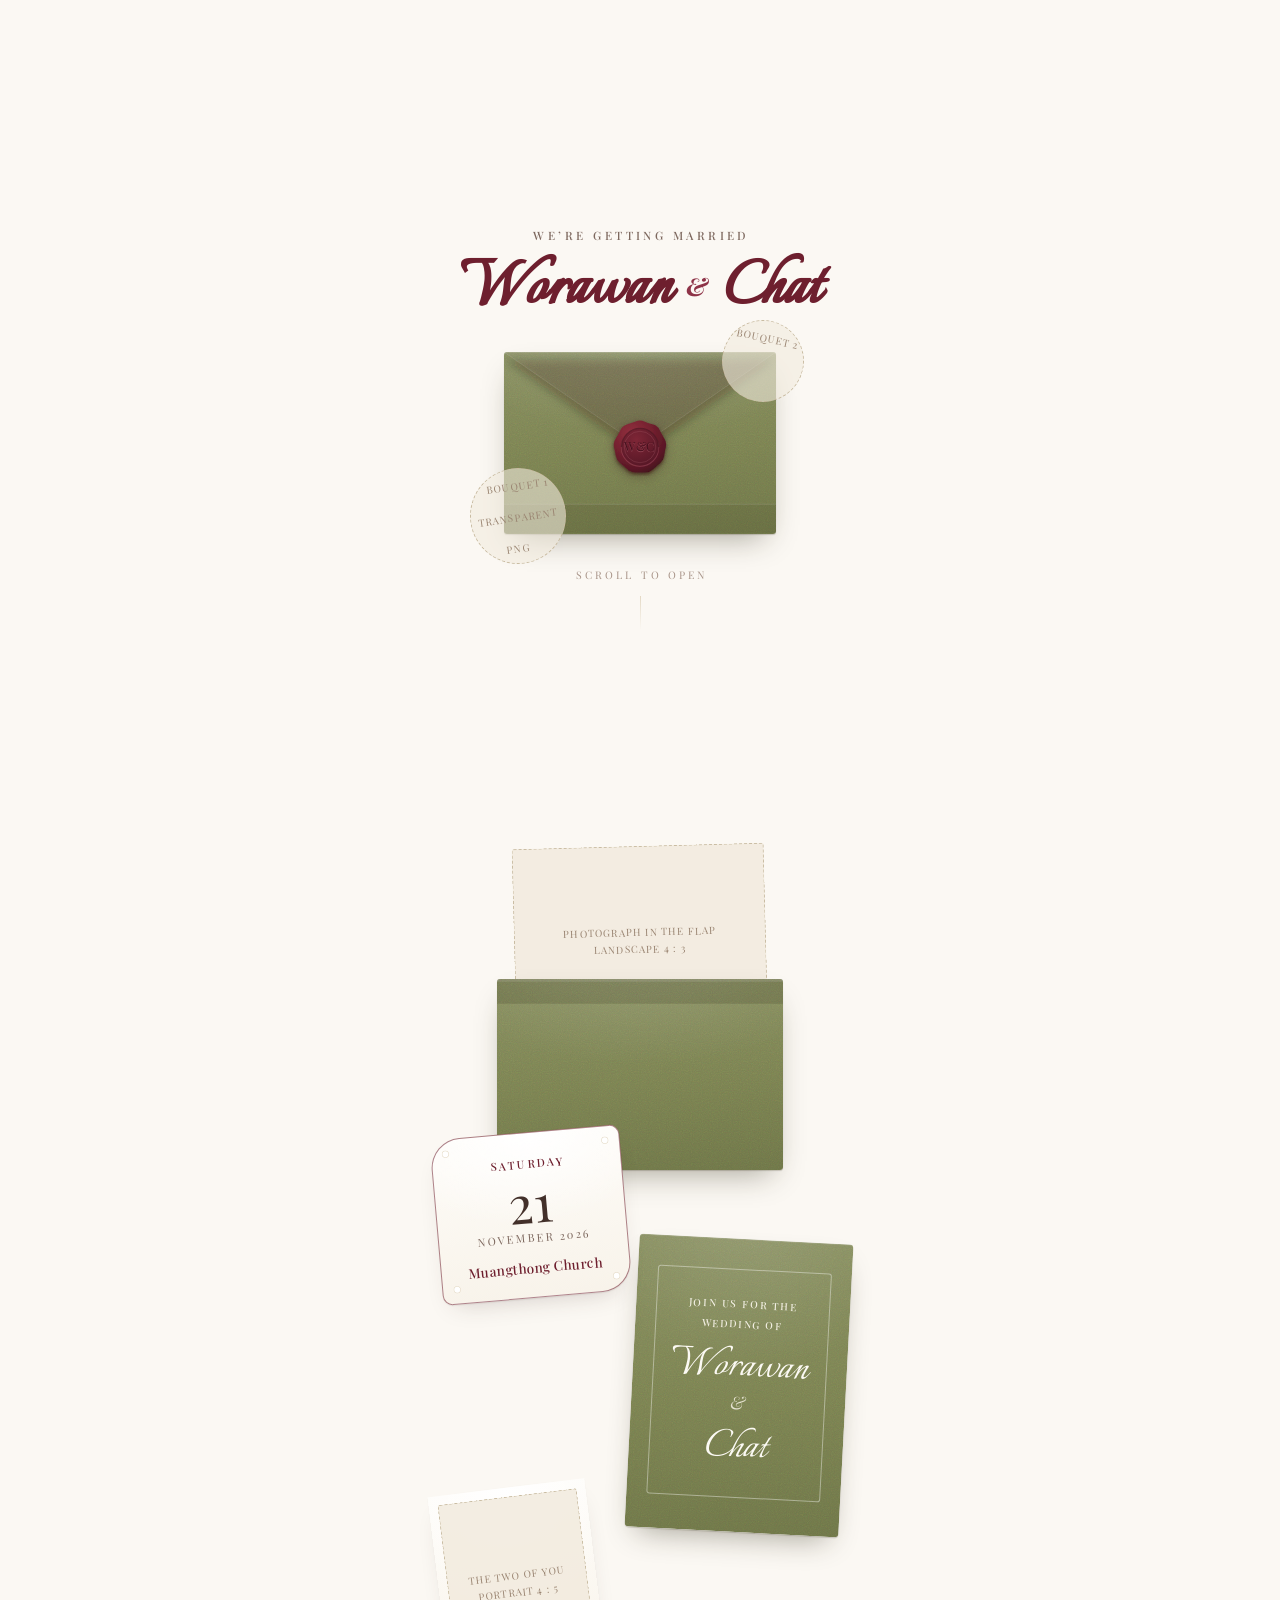
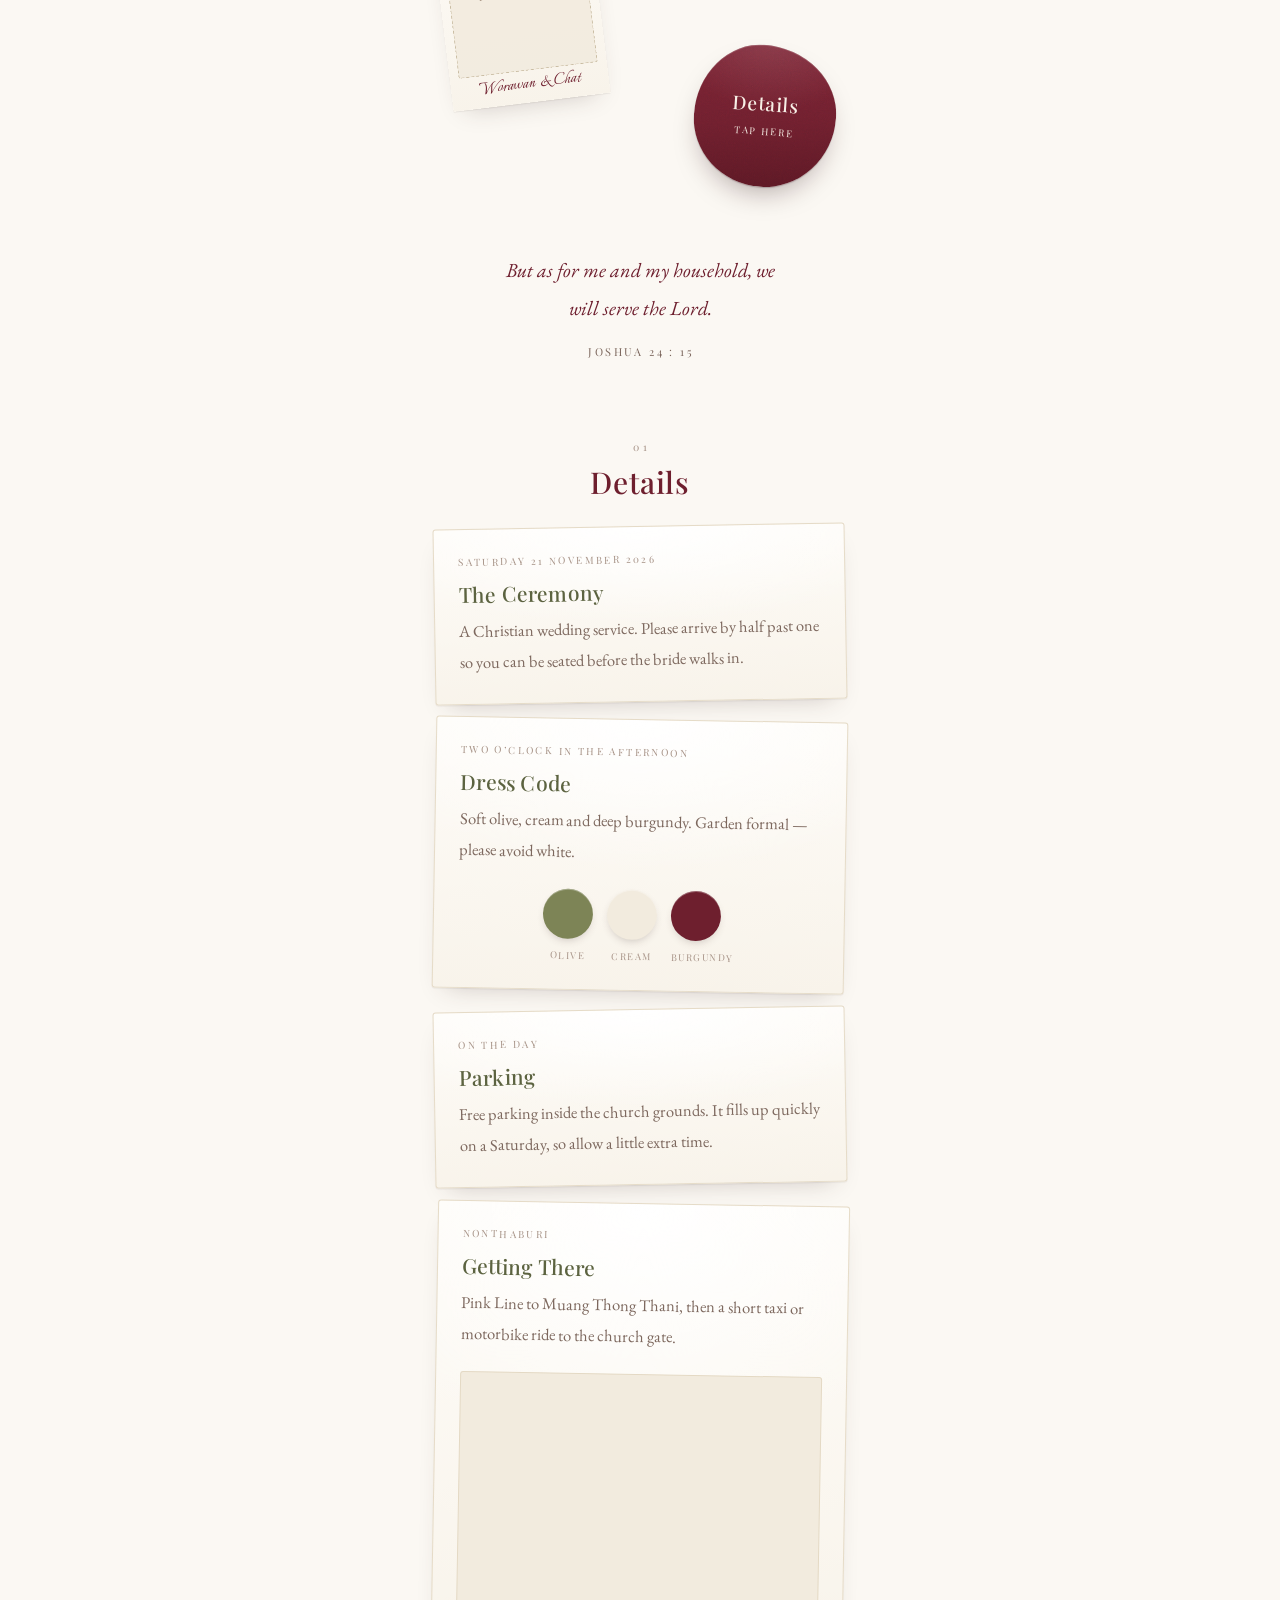
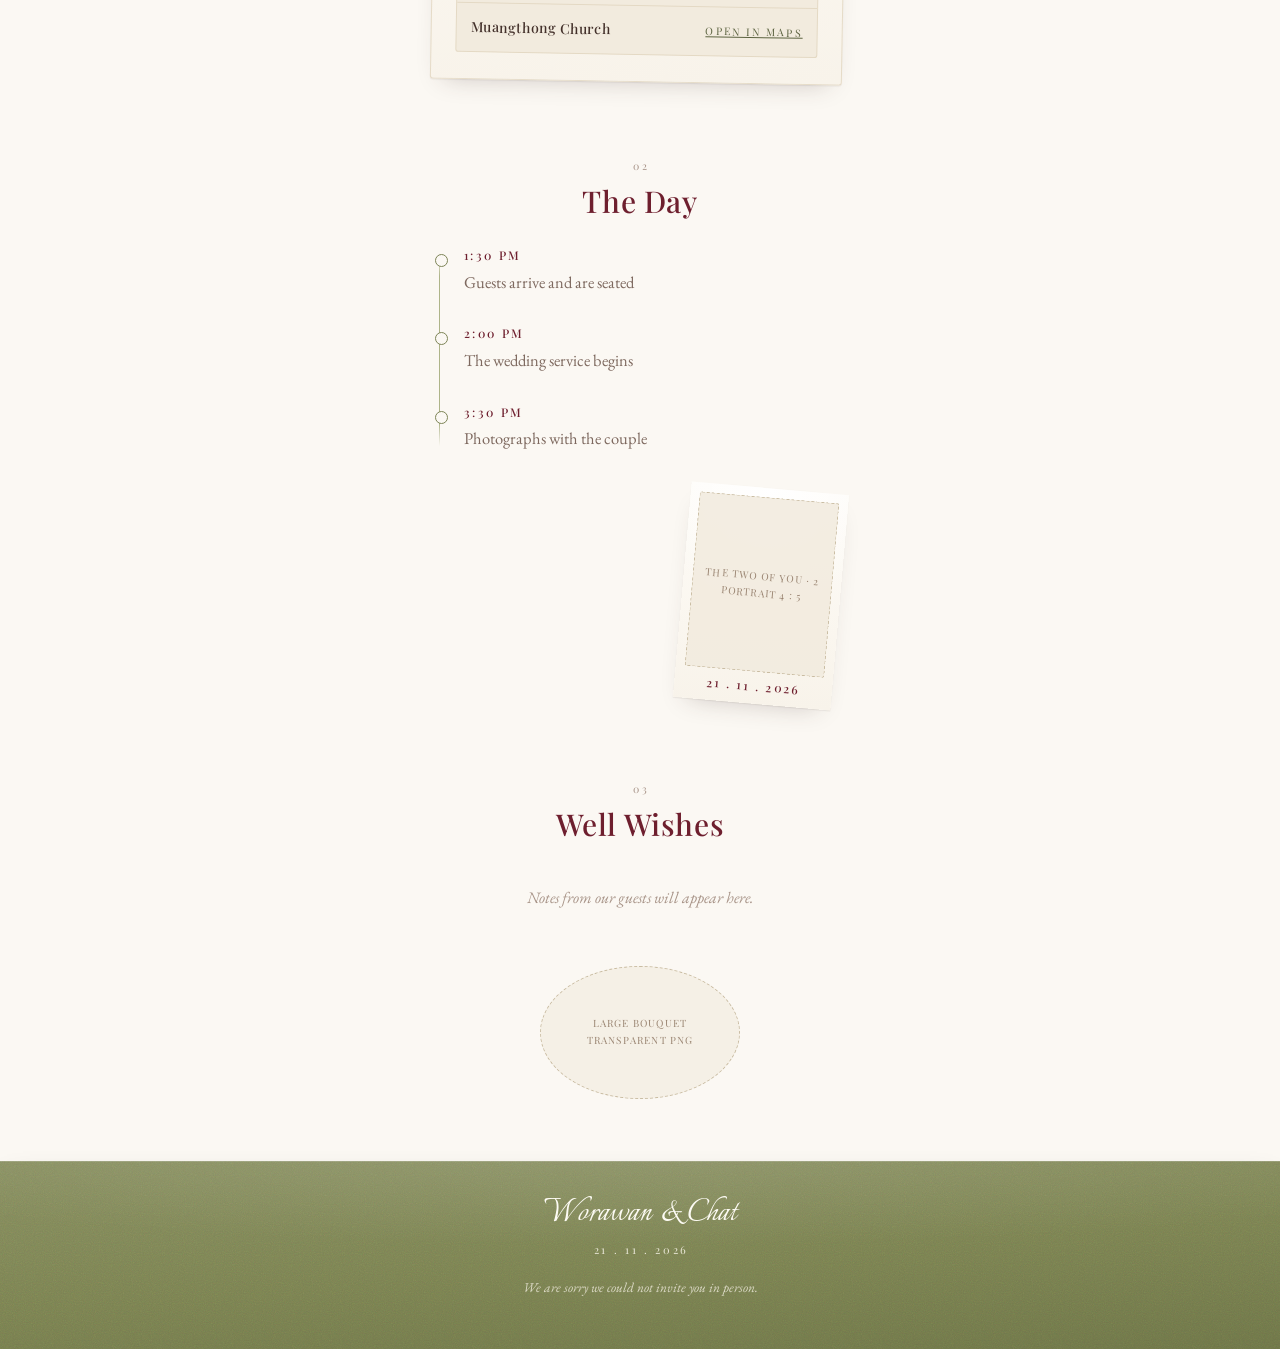
==== commit 9d8fd03c: "Add files via upload" ====
--- a/index.html
+++ b/index.html
@@ -12,7 +12,7 @@
 <link rel="preconnect" href="https://fonts.googleapis.com">
 <link rel="preconnect" href="https://fonts.gstatic.com" crossorigin>
 <link href="https://fonts.googleapis.com/css2?family=Italianno&family=Playfair+Display:ital,wght@0,400;0,500;0,600;1,400;1,500&family=EB+Garamond:ital,wght@0,400;0,500;1,400&family=Noto+Sans+Thai:wght@300;400;500&family=Charm:wght@400;700&display=swap" rel="stylesheet">
-<link rel="stylesheet" href="assets/css/collage.css?v=15">
+<link rel="stylesheet" href="assets/css/collage.css?v=16">
 <link rel="stylesheet" href="assets/css/style.css?v=15">
 </head>
 <body>
@@ -48,17 +48,35 @@
       </div>
 
       <div class="seal art" data-art="seal">
-        <svg viewBox="0 0 58 58" aria-hidden="true">
+        <svg viewBox="0 0 72 72" aria-hidden="true">
           <defs>
-            <radialGradient id="waxg" cx="38%" cy="30%" r="78%">
-              <stop offset="0" stop-color="#9A3044"/>
-              <stop offset=".55" stop-color="#6E1F2E"/>
-              <stop offset="1" stop-color="#4E1320"/>
+            <radialGradient id="waxg" cx="34%" cy="26%" r="82%">
+              <stop offset="0" stop-color="#93303F"/>
+              <stop offset=".46" stop-color="#75212F"/>
+              <stop offset=".82" stop-color="#5A1726"/>
+              <stop offset="1" stop-color="#43101C"/>
             </radialGradient>
+            <radialGradient id="waxi" cx="40%" cy="30%" r="80%">
+              <stop offset="0" stop-color="#7E2636"/>
+              <stop offset="1" stop-color="#541625"/>
+            </radialGradient>
+            <filter id="waxdrop" x="-35%" y="-35%" width="170%" height="180%">
+              <feDropShadow dx="0" dy="2.4" stdDeviation="2.2" flood-color="#2A0810" flood-opacity=".46"/>
+            </filter>
           </defs>
-          <path d="M29 4c7 0 8 4 13 6s8 0 10 6-2 8-2 13 4 7 1 12-8 3-12 6-5 7-10 7-6-4-11-6-9 0-11-5 2-8 1-13-4-7-1-12 7-3 11-6S23 4 29 4Z" fill="url(#waxg)"/>
-          <circle cx="29" cy="29" r="19" fill="none" stroke="rgba(255,255,255,.26)" stroke-width="1"/>
-          <text x="29" y="34" text-anchor="middle" font-family="Cormorant Garamond, serif" font-size="13.5" fill="#EBC9CF">W&amp;C</text>
+
+          <!-- the poured wax, lit from the upper left -->
+          <path d="M30.6 4.2 Q36.0 2.1 41.3 4.4 Q46.7 6.6 52.4 8.2 Q58.0 9.7 60.5 15.1 Q63.0 20.4 66.2 25.3 Q69.4 30.1 68.1 35.8 Q66.8 41.4 66.0 47.1 Q65.1 52.8 60.6 56.4 Q56.1 59.9 51.8 63.9 Q47.6 68.0 41.8 67.7 Q36.0 67.5 30.3 67.5 Q24.5 67.5 20.3 63.6 Q16.1 59.8 11.5 56.3 Q7.0 52.8 6.0 47.1 Q5.0 41.5 3.7 35.8 Q2.4 30.1 5.9 25.3 Q9.3 20.6 11.6 15.2 Q13.9 9.7 19.6 8.0 Q25.2 6.3 30.6 4.2 Z" fill="url(#waxg)" filter="url(#waxdrop)"/>
+
+          <!-- the disc the stamp pressed: a dark lip above, a lit lip below -->
+          <circle cx="36" cy="36.9" r="23" fill="none" stroke="#B2606E" stroke-width="1.6" opacity=".38"/>
+          <circle cx="36" cy="36" r="23" fill="url(#waxi)"/>
+          <path d="M13 36a23 23 0 0 1 46 0" fill="none" stroke="#3B0E19" stroke-width="1.5" opacity=".5"/>
+          <circle cx="36" cy="36" r="19.5" fill="none" stroke="#C9808C" stroke-width=".7" opacity=".34"/>
+
+          <!-- the monogram, struck into the wax rather than printed on it -->
+          <text x="36" y="41.9" text-anchor="middle" font-family="Playfair Display, Georgia, serif" font-size="15.5" letter-spacing=".5" fill="#B96B78" opacity=".5">W&amp;C</text>
+          <text x="36" y="41.1" text-anchor="middle" font-family="Playfair Display, Georgia, serif" font-size="15.5" letter-spacing=".5" fill="#48121F">W&amp;C</text>
         </svg>
       </div>
 
--- a/assets/css/collage.css
+++ b/assets/css/collage.css
@@ -22,9 +22,12 @@
   --ink-soft:#7D685E;
   --ink-faint:#A79387;
 
-  --script:'Italianno',cursive;
-  --serif:'Cormorant Garamond',Georgia,serif;
-  --body:'Cormorant Garamond','Trirong',Georgia,serif;
+  /* Three jobs, three faces. The script is reserved for the couple's names
+     and nothing else; everything that has to be read uses the other two. */
+  --script:'Italianno','Charm',cursive;
+  --display:'Playfair Display','Noto Sans Thai',Georgia,serif;
+  --serif:'Playfair Display','Noto Sans Thai',Georgia,serif;
+  --body:'EB Garamond','Noto Sans Thai',Georgia,serif;
 
   --strip:452px;
 }
@@ -38,7 +41,7 @@
   color:var(--ink);
   font-family:var(--body);
   font-weight:400;
-  font-size:17px;
+  font-size:18px;
   line-height:1.72;
   -webkit-font-smoothing:antialiased;
   overflow-x:hidden;
@@ -84,8 +87,8 @@
 }
 .slot > span{
   font-family:var(--serif);
-  font-size:9px;
-  letter-spacing:.14em;
+  font-size:10px;
+  letter-spacing:.12em;
   line-height:1.7;
   text-align:center;
   text-transform:uppercase;
@@ -187,8 +190,8 @@
    --------------------------------------------------------------- */
 
 .kicker{
-  font-family:var(--serif);
-  font-size:10.5px;
+  font-family:var(--display);
+  font-size:11.5px;
   font-weight:500;
   letter-spacing:.3em;
   text-indent:.3em;
@@ -282,35 +285,38 @@
 }
 .datecard b{
   display:block;
-  font-family:var(--serif);
-  font-size:10px;
+  font-family:var(--display);
+  font-size:11px;
   font-weight:500;
-  letter-spacing:.24em;
-  text-indent:.24em;
+  letter-spacing:.22em;
+  text-indent:.22em;
   color:var(--wine);
 }
 .datecard .d{
-  font-family:var(--serif);
-  font-size:50px;
+  font-family:var(--display);
+  font-size:52px;
+  font-weight:400;
   line-height:1;
   color:var(--ink);
   margin:2px 0 1px;
 }
 .datecard small{
   display:block;
-  font-family:var(--serif);
-  font-size:10px;
-  letter-spacing:.2em;
-  text-indent:.2em;
+  font-family:var(--display);
+  font-size:11px;
+  letter-spacing:.18em;
+  text-indent:.18em;
   color:var(--ink-soft);
 }
 .datecard .pl{
   display:block;
-  font-family:var(--script);
-  font-size:21px;
-  line-height:1.15;
+  font-family:var(--display);
+  font-size:13.5px;
+  font-weight:500;
+  letter-spacing:.04em;
+  line-height:1.4;
   color:var(--wine);
-  margin-top:9px;
+  margin-top:10px;
 }
 .pearl{
   position:absolute;
@@ -339,10 +345,10 @@
   padding:24px 12px 26px;
 }
 .greencard .k{
-  font-family:var(--serif);
-  font-size:9px;
+  font-family:var(--display);
+  font-size:10px;
   font-weight:500;
-  letter-spacing:.2em;
+  letter-spacing:.18em;
   line-height:2;
   color:#F2EFE2;
 }
@@ -382,6 +388,15 @@
   text-align:center;
   color:var(--wine);
 }
+/* The caption slot normally carries the couple's names, which is the one
+   place the script face belongs. A date there is set in the reading face. */
+.polaroid em.plain{
+  font-family:var(--display);
+  font-size:12px;
+  font-weight:500;
+  letter-spacing:.2em;
+  bottom:12px;
+}
 .polaroid--right{margin:-50px 6px 0 auto;rotate:5deg}
 .note + .polaroid{margin-top:-18px}
 
@@ -406,8 +421,8 @@
   transition:rotate .5s cubic-bezier(.22,1,.36,1), translate .5s cubic-bezier(.22,1,.36,1);
 }
 .badge:hover,.badge:focus-visible{rotate:1deg;translate:0 -3px}
-.badge__t{position:relative;z-index:2;font-family:var(--script);font-size:36px;line-height:.9}
-.badge__c{position:relative;z-index:2;font-family:var(--serif);font-size:8.5px;letter-spacing:.2em;margin-top:9px}
+.badge__t{position:relative;z-index:2;font-family:var(--display);font-weight:500;font-size:19px;letter-spacing:.03em;line-height:1.1}
+.badge__c{position:relative;z-index:2;font-family:var(--display);font-size:9.5px;letter-spacing:.2em;margin-top:9px}
 .badge--left{margin:-58px auto 0 10px;rotate:-4deg}
 
 /* A small reply envelope, used as the way in to the RSVP form. */
@@ -437,8 +452,8 @@
   background:rgba(40,36,14,.07);
   clip-path:polygon(0 0,100% 0,50% 100%);
 }
-.mini-env__t{position:relative;z-index:2;font-family:var(--script);font-size:32px;line-height:.9;color:#FFFDF6}
-.mini-env__c{position:relative;z-index:2;font-family:var(--serif);font-size:8.5px;letter-spacing:.2em;color:#F6F4E6;margin-top:7px}
+.mini-env__t{position:relative;z-index:2;font-family:var(--display);font-weight:500;font-size:17px;letter-spacing:.03em;line-height:1.2;color:#FFFDF6}
+.mini-env__c{position:relative;z-index:2;font-family:var(--display);font-size:9.5px;letter-spacing:.2em;color:#F6F4E6;margin-top:7px}
 
 /* A torn-off note, for the personal message and anything handwritten. */
 .note{
@@ -457,14 +472,14 @@
 .note p{
   margin:0;
   font-family:var(--body);
-  font-size:15.5px;
-  line-height:1.95;
+  font-size:16.5px;
+  line-height:1.9;
   color:var(--ink);
 }
 .note .q{
   display:block;
-  font-family:var(--script);
-  font-size:34px;
+  font-family:var(--display);
+  font-size:30px;
   line-height:0;
   color:var(--cream-deep);
   margin-bottom:6px;
@@ -481,19 +496,19 @@
 }
 .verse p{
   margin:0;
-  font-family:var(--serif);
+  font-family:var(--body);
   font-style:italic;
-  font-size:19px;
-  line-height:1.95;
+  font-size:20px;
+  line-height:1.9;
   color:var(--wine);
 }
 .verse small{
   display:block;
   margin-top:16px;
-  font-family:var(--serif);
-  font-size:10px;
-  letter-spacing:.24em;
-  text-indent:.24em;
+  font-family:var(--display);
+  font-size:11px;
+  letter-spacing:.22em;
+  text-indent:.22em;
   text-transform:uppercase;
   color:var(--ink-soft);
 }
@@ -511,10 +526,10 @@
 }
 .foot__in{position:relative;z-index:2}
 .foot .n{font-family:var(--script);font-size:38px;line-height:1;color:#FDFBF4}
-.foot .d{font-family:var(--serif);font-size:10px;letter-spacing:.26em;text-indent:.26em;margin-top:8px;color:#E9E7D6}
+.foot .d{font-family:var(--display);font-size:11px;letter-spacing:.24em;text-indent:.24em;margin-top:8px;color:#E9E7D6}
 .foot .note-line{
-  font-family:var(--serif);
-  font-size:12px;
+  font-family:var(--body);
+  font-size:13.5px;
   font-style:italic;
   color:#DCDAC6;
   margin-top:16px;
@@ -535,11 +550,11 @@
   border-radius:999px;
   background:transparent;
   color:var(--olive-deep);
-  font-family:var(--serif);
-  font-size:11px;
+  font-family:var(--display);
+  font-size:11.5px;
   font-weight:500;
-  letter-spacing:.2em;
-  text-indent:.2em;
+  letter-spacing:.18em;
+  text-indent:.18em;
   text-transform:uppercase;
   text-decoration:none;
   cursor:pointer;
--- a/assets/css/style.css
+++ b/assets/css/style.css
@@ -35,8 +35,8 @@
 .opening .env{margin:30px auto 32px}
 .opening__cue{
   margin:0;
-  font-family:var(--serif);
-  font-size:9.5px;
+  font-family:var(--display);
+  font-size:10.5px;
   letter-spacing:.3em;
   text-indent:.3em;
   text-transform:uppercase;
@@ -60,19 +60,21 @@
 .head{text-align:center;margin:0 0 26px}
 .head__num{
   display:block;
-  font-family:var(--serif);
-  font-size:9.5px;
+  font-family:var(--display);
+  font-size:10.5px;
   letter-spacing:.3em;
   text-indent:.3em;
   color:var(--ink-faint);
 }
 .head__t{
   display:block;
-  font-family:var(--script);
-  font-size:44px;
-  line-height:1;
+  font-family:var(--display);
+  font-size:30px;
+  font-weight:500;
+  letter-spacing:.02em;
+  line-height:1.2;
   color:var(--wine);
-  margin-top:4px;
+  margin-top:8px;
 }
 
 /* ---------------------------------------------------------------
@@ -92,23 +94,24 @@
 .slip:nth-child(odd){rotate:-1deg}
 .slip:nth-child(even){rotate:1deg}
 .slip h3{
-  margin:0 0 6px;
-  font-family:var(--script);
-  font-size:30px;
-  font-weight:400;
-  line-height:1;
+  margin:0 0 8px;
+  font-family:var(--display);
+  font-size:21px;
+  font-weight:500;
+  letter-spacing:.01em;
+  line-height:1.3;
   color:var(--olive-deep);
 }
 .slip p{
   margin:0;
-  font-size:15.5px;
-  line-height:1.9;
+  font-size:16.5px;
+  line-height:1.85;
   color:var(--ink-soft);
 }
 .slip__k{
   display:block;
-  font-family:var(--serif);
-  font-size:9px;
+  font-family:var(--display);
+  font-size:10px;
   letter-spacing:.24em;
   text-transform:uppercase;
   color:var(--ink-faint);
@@ -150,15 +153,15 @@
 }
 .timeline b{
   display:block;
-  font-family:var(--serif);
-  font-size:11px;
-  font-weight:500;
-  letter-spacing:.22em;
+  font-family:var(--display);
+  font-size:12px;
+  font-weight:500;
+  letter-spacing:.2em;
   color:var(--wine);
 }
 .timeline span{
   display:block;
-  font-size:15.5px;
+  font-size:16.5px;
   line-height:1.8;
   color:var(--ink-soft);
   margin-top:2px;
@@ -180,8 +183,8 @@
 .palette span{
   display:block;
   margin-top:8px;
-  font-family:var(--serif);
-  font-size:8.5px;
+  font-family:var(--display);
+  font-size:9.5px;
   letter-spacing:.16em;
   text-transform:uppercase;
   color:var(--ink-faint);
@@ -208,15 +211,15 @@
   border-top:1px solid var(--cream-deep);
 }
 .mapbox__foot b{
-  font-family:var(--serif);
-  font-size:13px;
-  font-weight:500;
-  letter-spacing:.06em;
+  font-family:var(--display);
+  font-size:14px;
+  font-weight:500;
+  letter-spacing:.04em;
   color:var(--ink);
 }
 .mapbox__foot a{
-  font-family:var(--serif);
-  font-size:9.5px;
+  font-family:var(--display);
+  font-size:10.5px;
   letter-spacing:.2em;
   text-transform:uppercase;
   color:var(--olive-deep);
@@ -281,23 +284,24 @@
 .wish:nth-child(even){rotate:.8deg}
 .wish p{
   margin:0;
-  font-size:15.5px;
-  line-height:1.9;
+  font-size:16.5px;
+  line-height:1.85;
   color:var(--ink);
 }
 .wish b{
   display:block;
-  margin-top:10px;
-  font-family:var(--script);
-  font-size:22px;
-  font-weight:400;
+  margin-top:12px;
+  font-family:var(--display);
+  font-size:14px;
+  font-weight:500;
+  letter-spacing:.04em;
   color:var(--wine);
 }
 .wishes__empty{
   text-align:center;
-  font-family:var(--serif);
+  font-family:var(--body);
   font-style:italic;
-  font-size:15px;
+  font-size:16px;
   color:var(--ink-faint);
 }
 
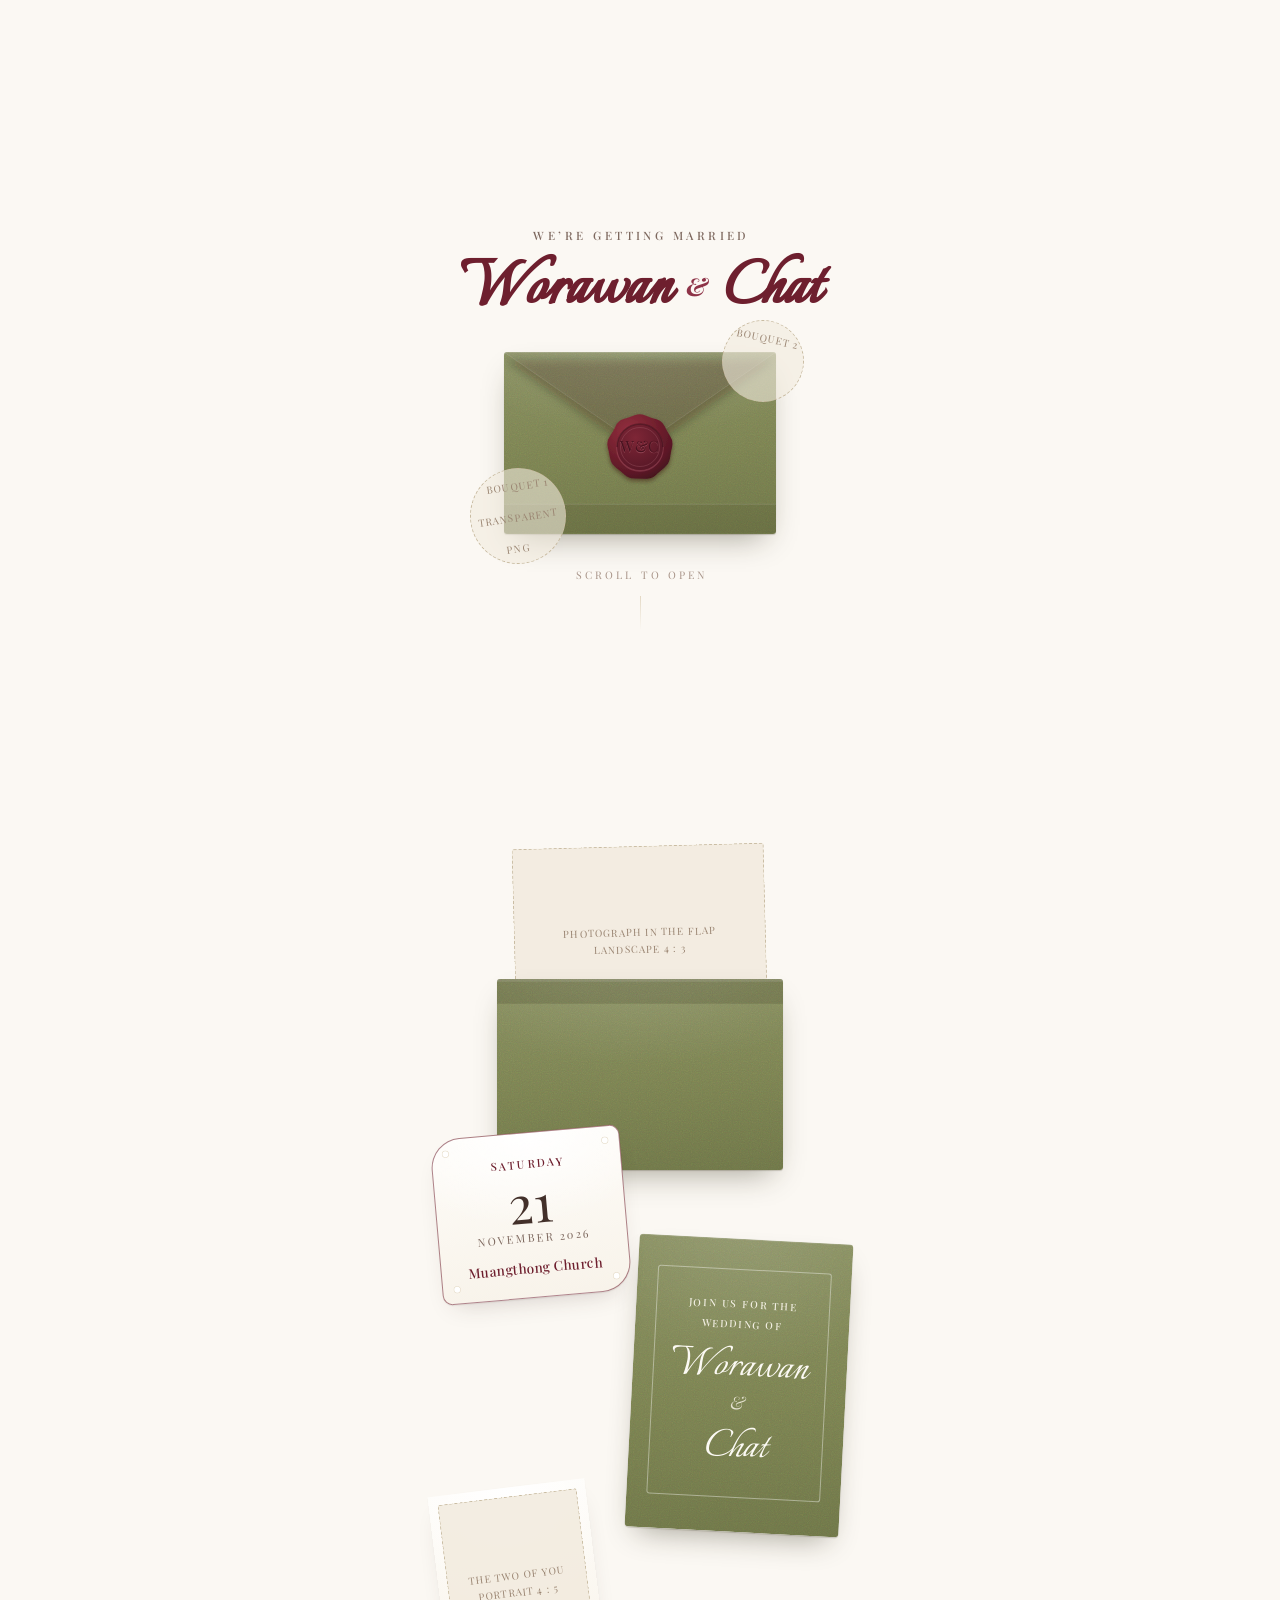
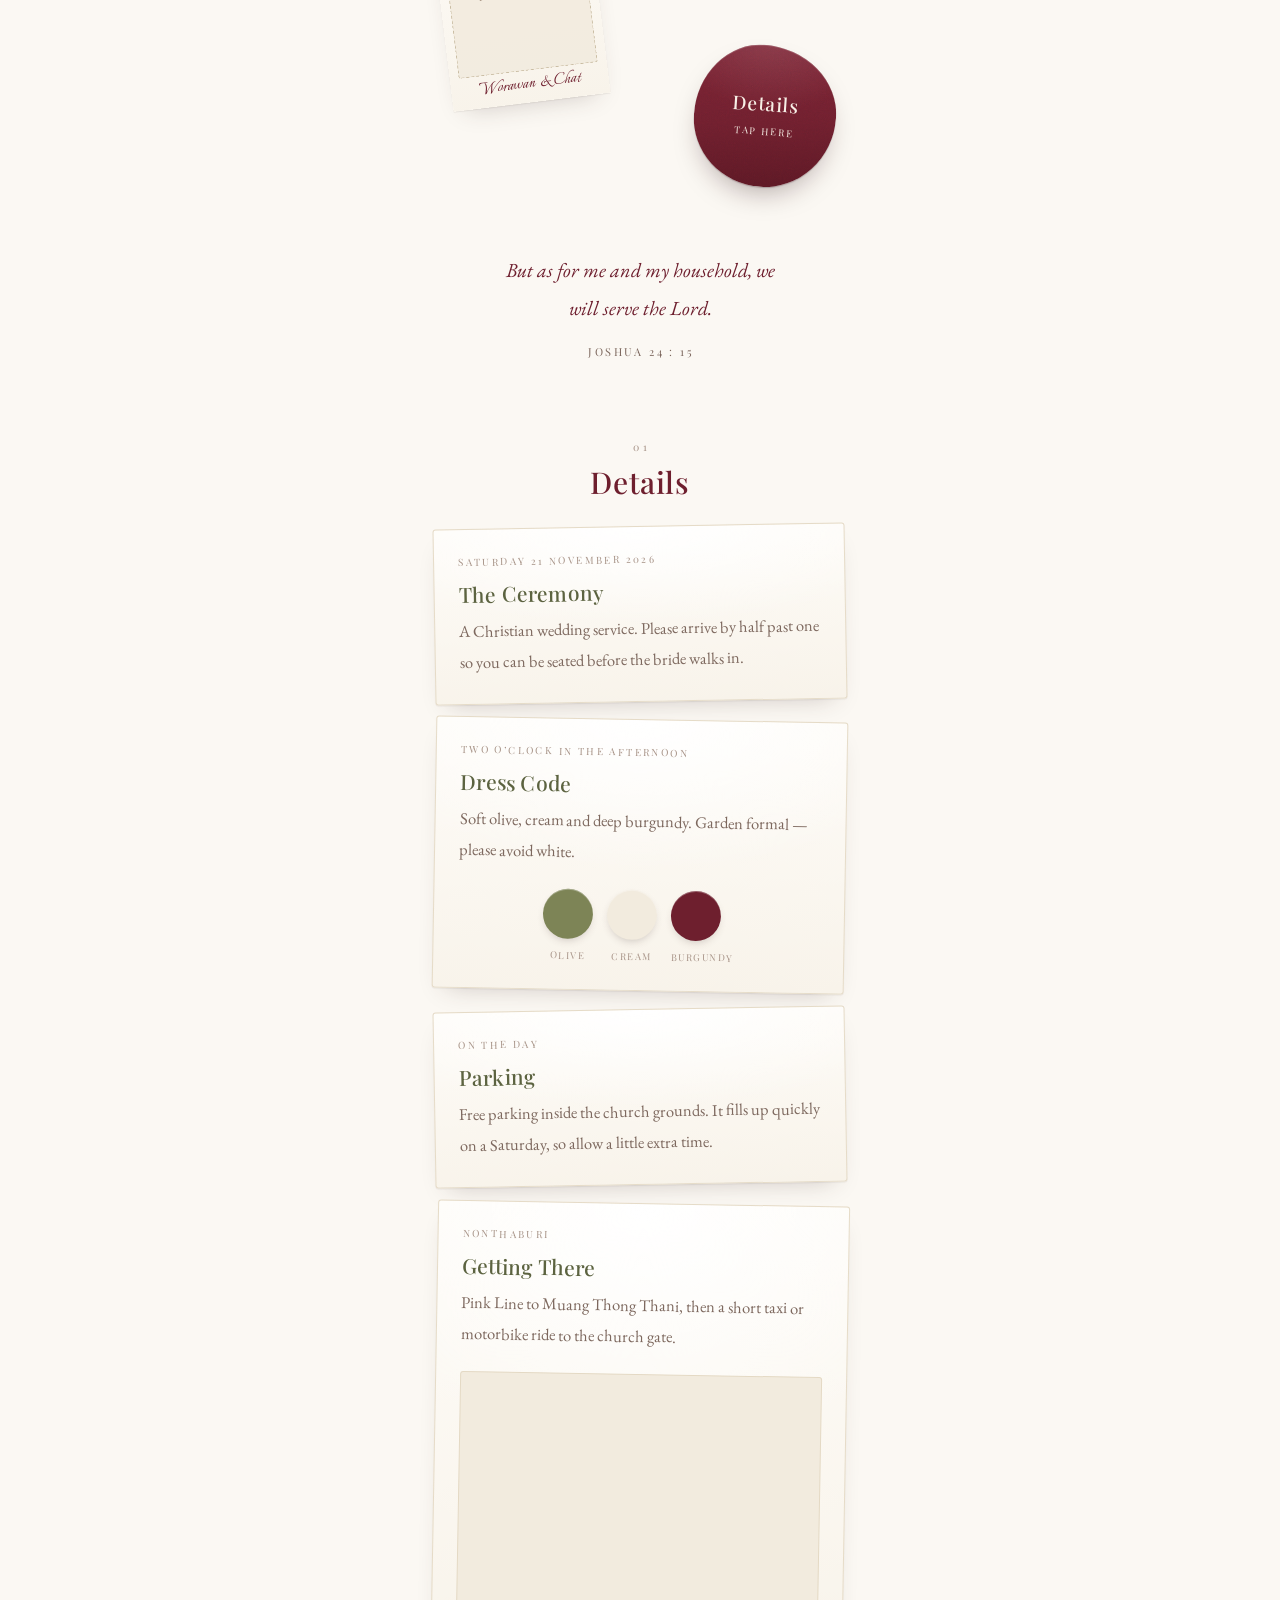
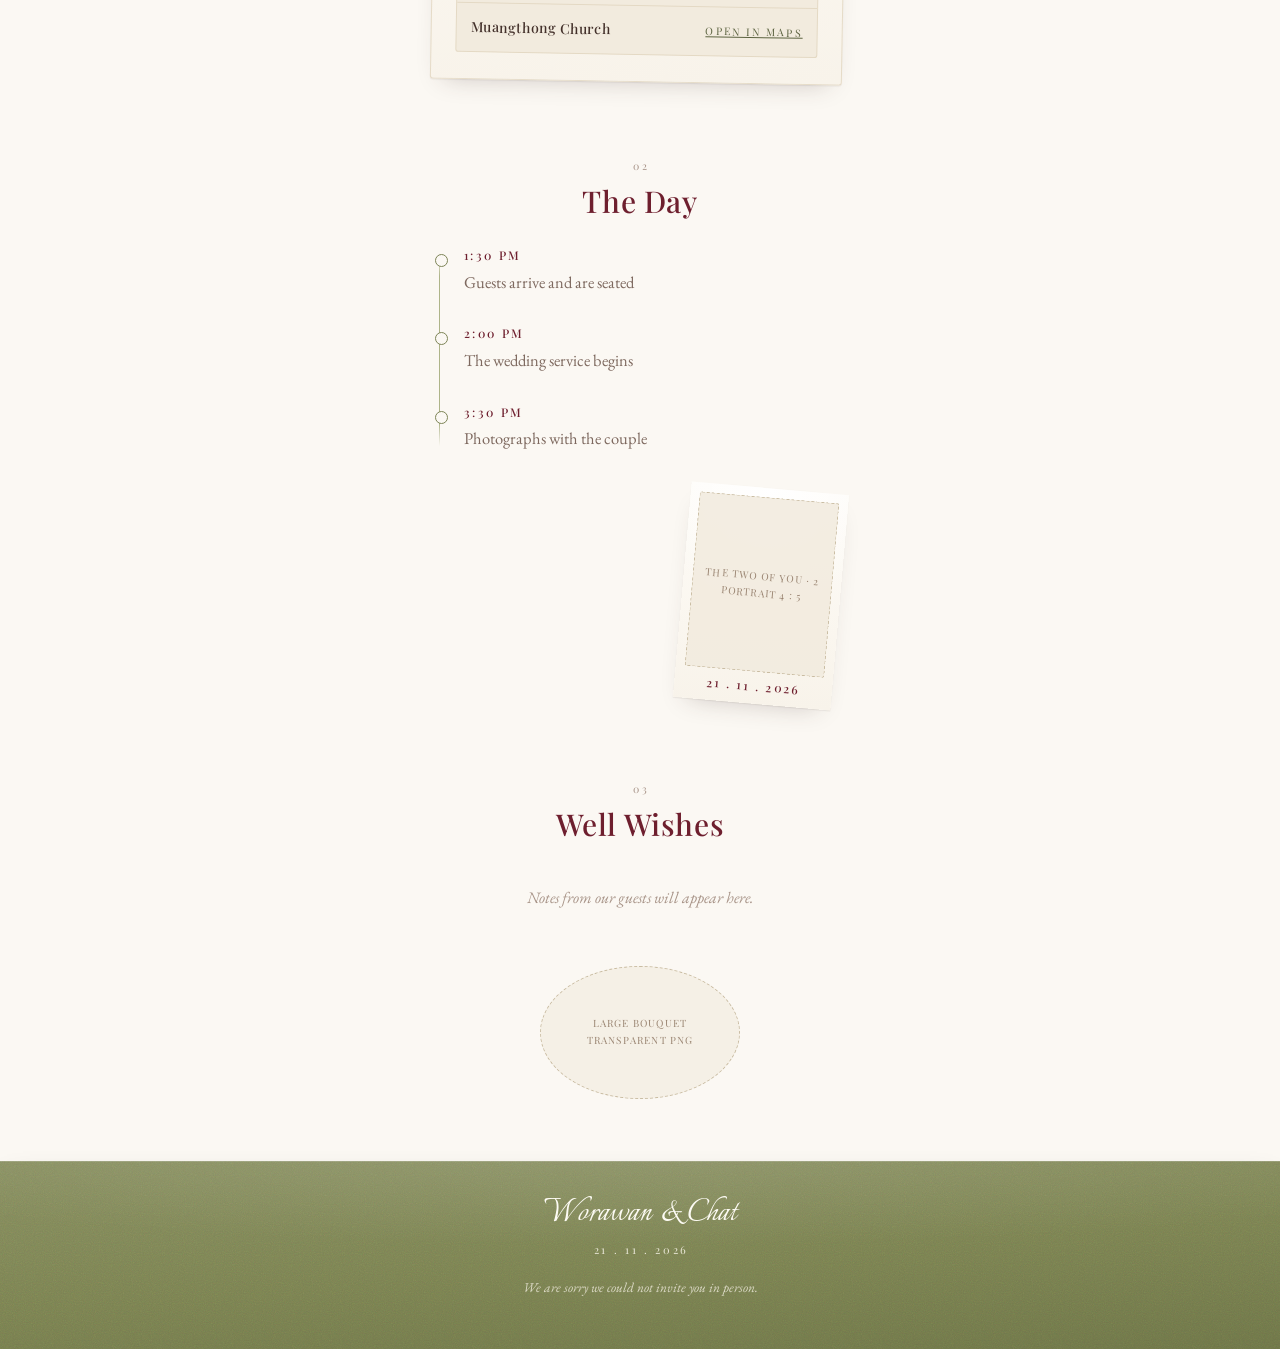
==== commit 7708f7c9: "Add files via upload" ====
--- a/index.html
+++ b/index.html
@@ -13,7 +13,7 @@
 <link rel="preconnect" href="https://fonts.gstatic.com" crossorigin>
 <link href="https://fonts.googleapis.com/css2?family=Italianno&family=Playfair+Display:ital,wght@0,400;0,500;0,600;1,400;1,500&family=EB+Garamond:ital,wght@0,400;0,500;1,400&family=Noto+Sans+Thai:wght@300;400;500&family=Charm:wght@400;700&display=swap" rel="stylesheet">
 <link rel="stylesheet" href="assets/css/collage.css?v=16">
-<link rel="stylesheet" href="assets/css/style.css?v=15">
+<link rel="stylesheet" href="assets/css/style.css?v=16">
 </head>
 <body>
 
@@ -158,7 +158,7 @@
         <span class="slip__k" data-key="date.hour">TWO O&rsquo;CLOCK IN THE AFTERNOON</span>
         <h3 data-key="det.dress_head">Dress Code</h3>
         <p data-key="det.dress_body">Soft olive, cream and deep burgundy. Garden formal — please avoid white.</p>
-        <div class="palette" aria-hidden="true">
+        <div class="palette" data-palette aria-hidden="true">
           <div><i style="background:#7D8456"></i><span>Olive</span></div>
           <div><i style="background:#F2EBDE"></i><span>Cream</span></div>
           <div><i style="background:#6E1F2E"></i><span>Burgundy</span></div>
@@ -257,6 +257,6 @@
   <img id="lightbox-img" alt="">
 </dialog>
 
-<script type="module" src="assets/js/main.js?v=15"></script>
+<script type="module" src="assets/js/main.js?v=16"></script>
 </body>
 </html>
--- a/assets/css/collage.css
+++ b/assets/css/collage.css
@@ -239,11 +239,13 @@
   left:50%;
   top:52%;
   translate:-50% -50%;
-  width:58px;
-  height:58px;
+  width:72px;
+  height:72px;
   z-index:4;
 }
-.seal > svg{width:100%;height:100%;filter:drop-shadow(0 3px 5px rgba(50,14,22,.34))}
+/* The drop shadow lives inside the SVG so it follows the uneven edge of the
+   wax instead of the bounding box. */
+.seal > svg{width:100%;height:100%;overflow:visible}
 
 /* Bouquets tucked under the corners of whatever they decorate. */
 .bloom{display:block;position:absolute;z-index:5;pointer-events:none}
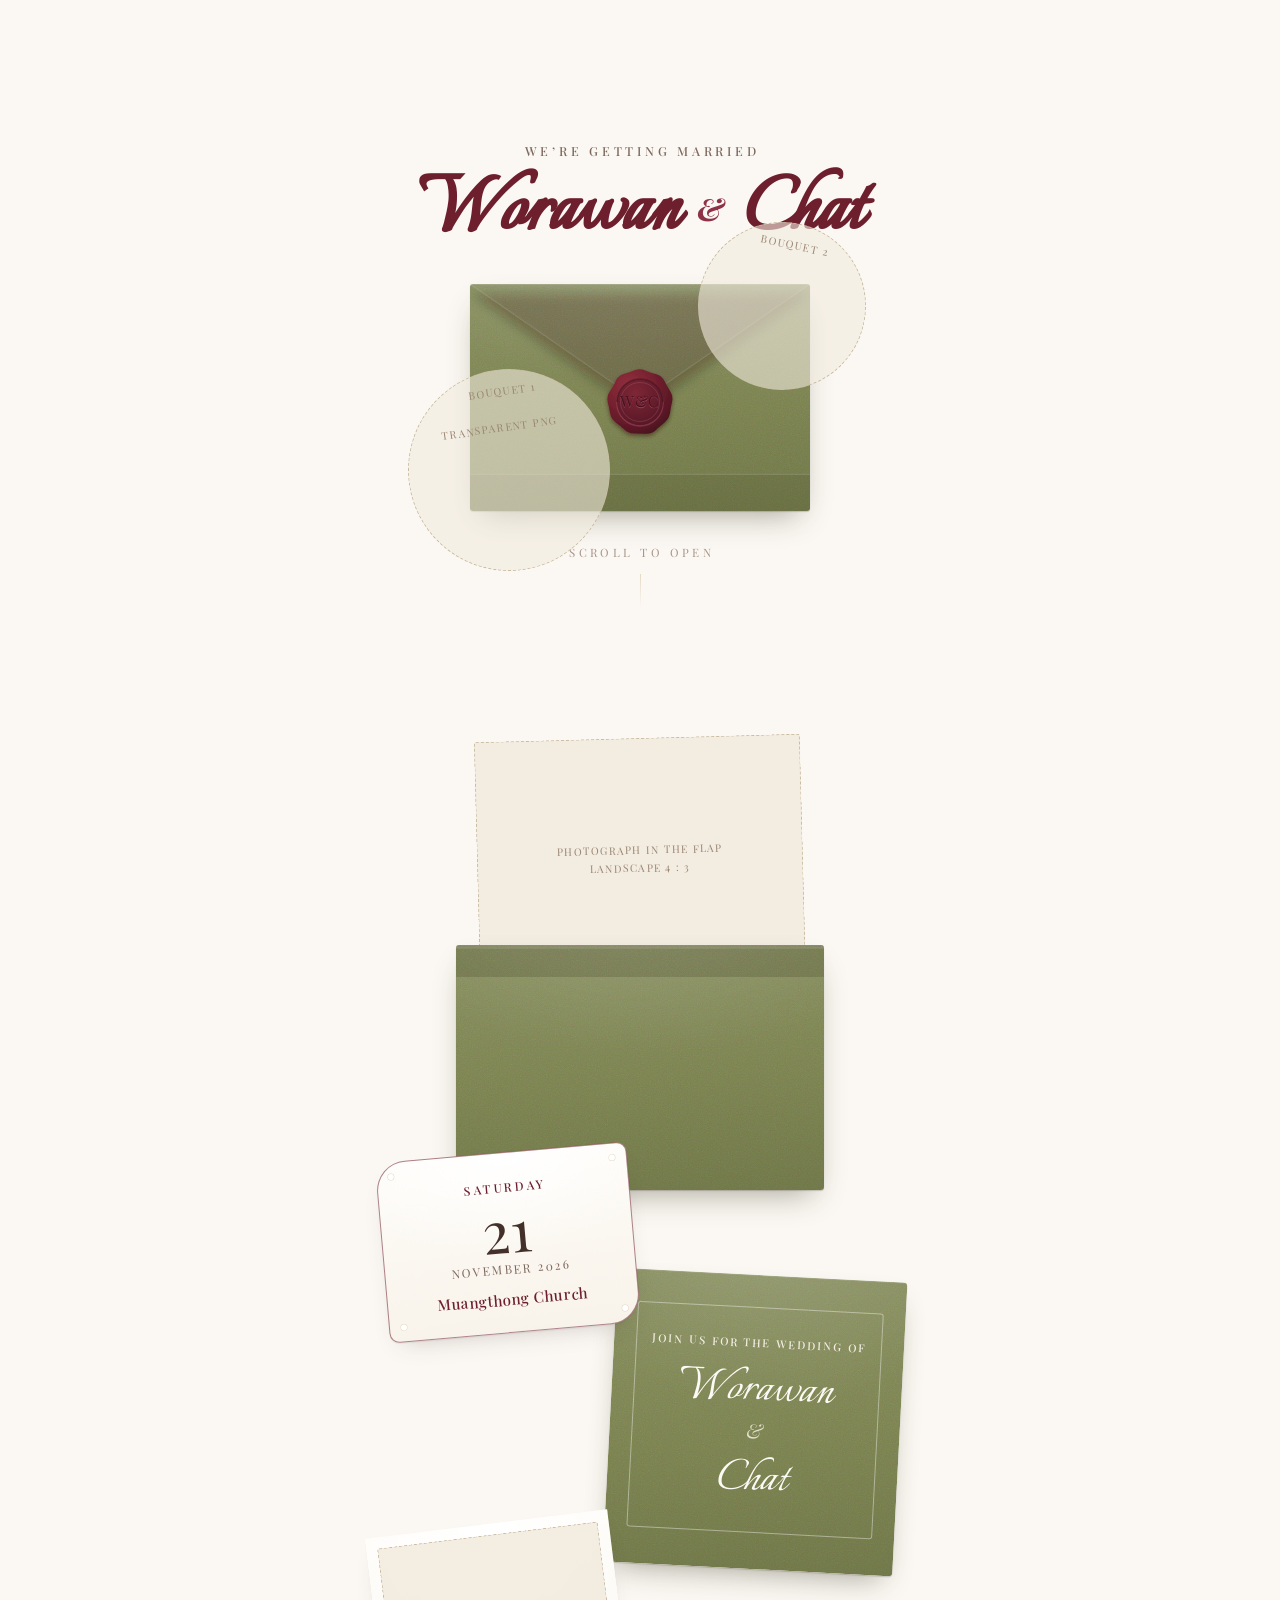
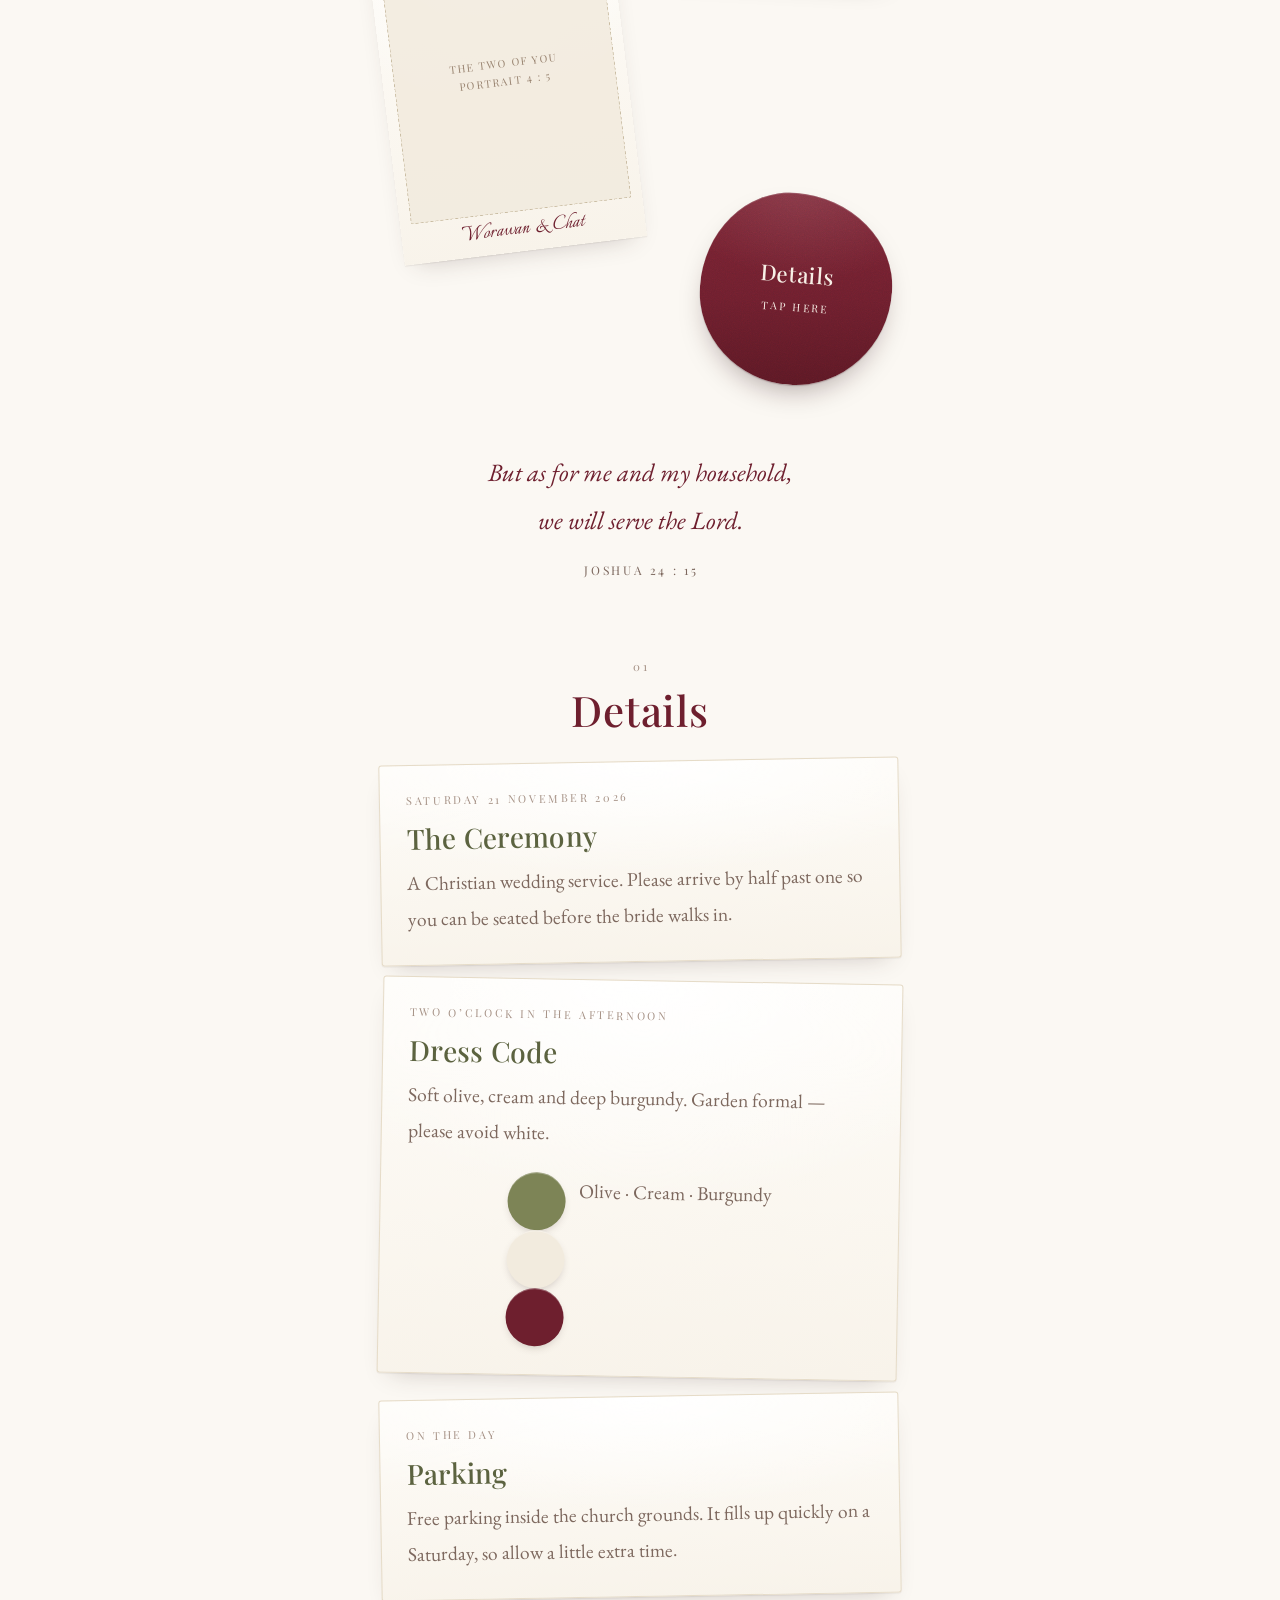
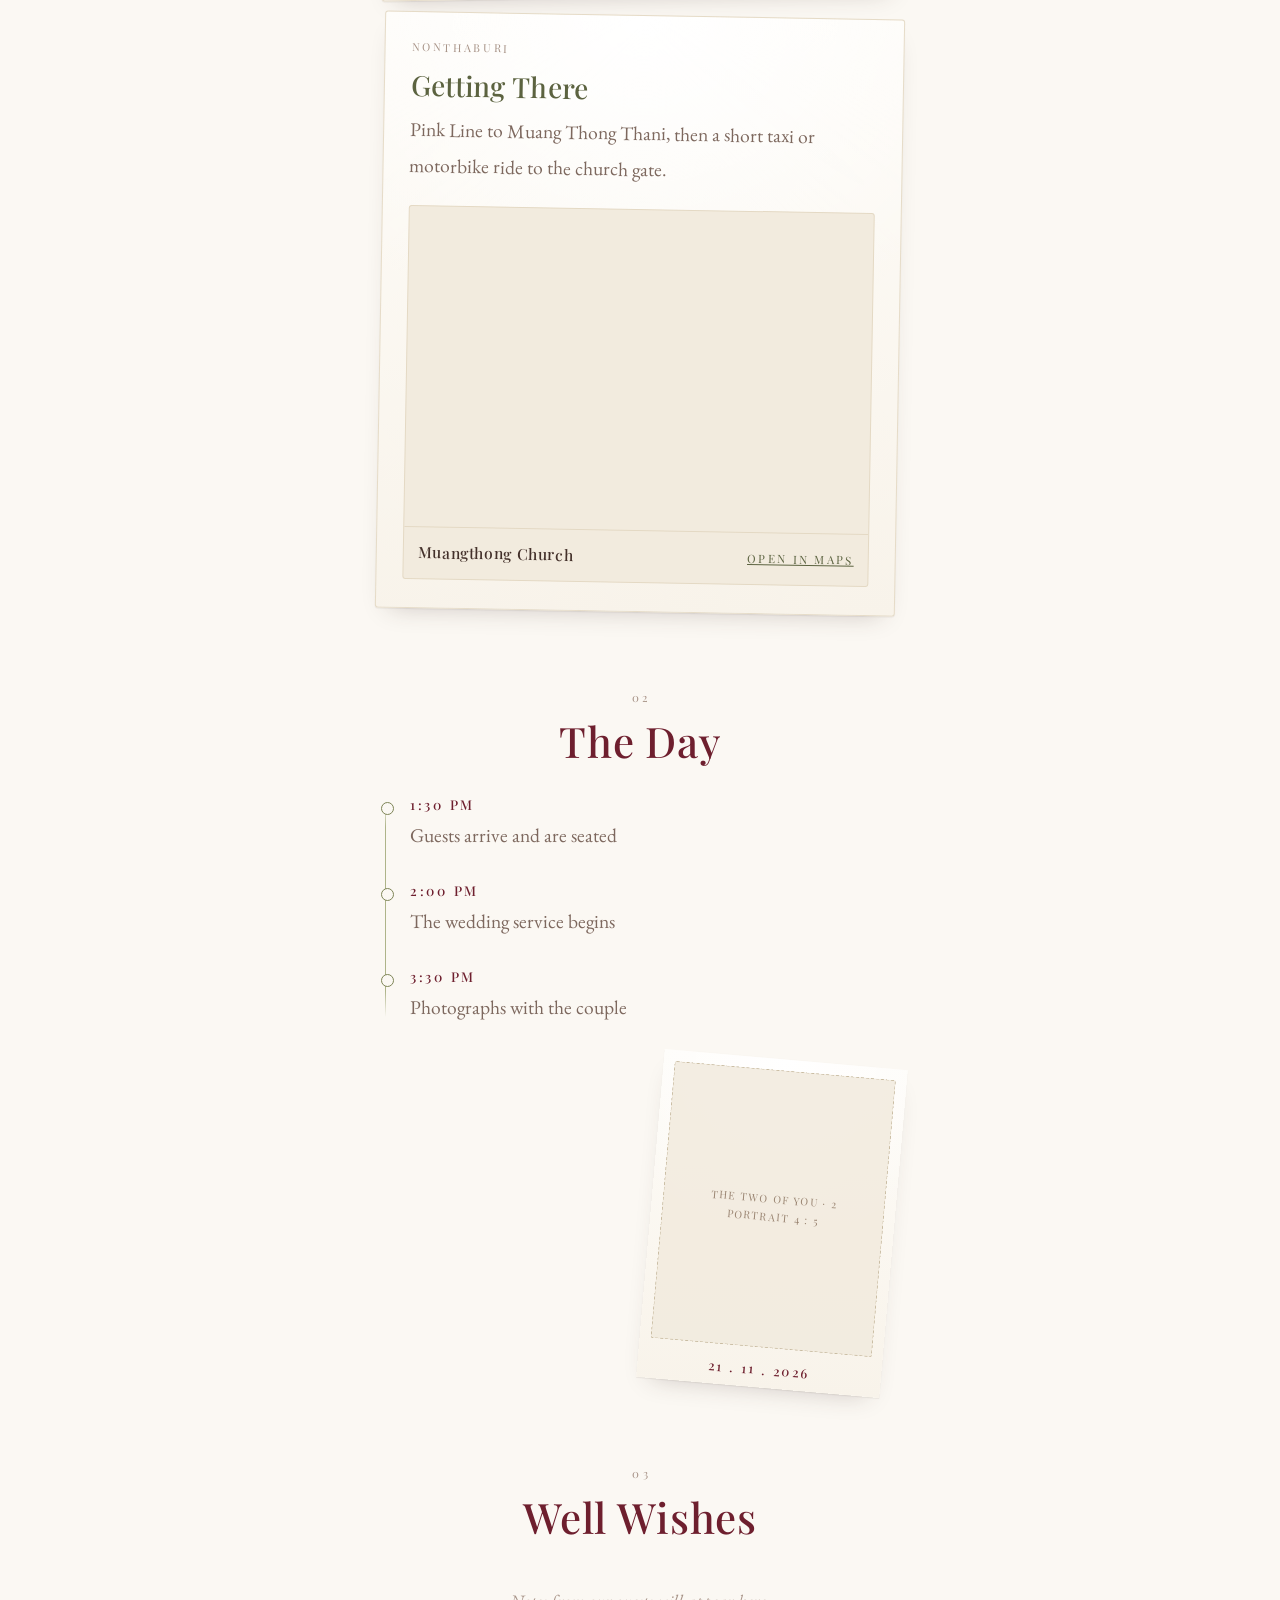
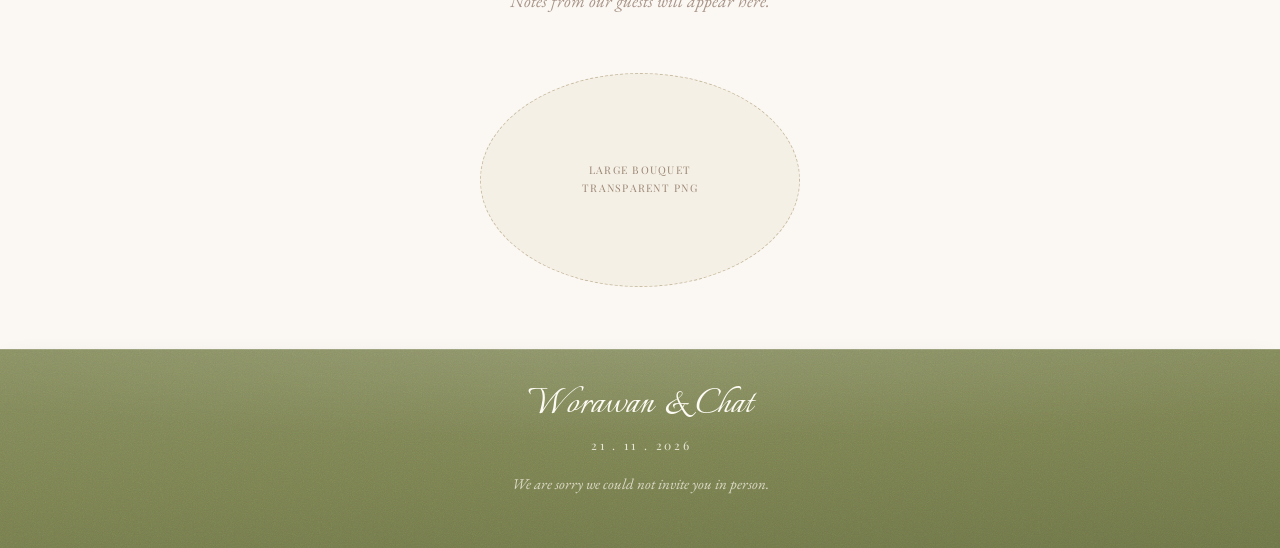
==== commit d3d6c8b3: "Add files via upload" ====
--- a/index.html
+++ b/index.html
@@ -12,8 +12,8 @@
 <link rel="preconnect" href="https://fonts.googleapis.com">
 <link rel="preconnect" href="https://fonts.gstatic.com" crossorigin>
 <link href="https://fonts.googleapis.com/css2?family=Italianno&family=Playfair+Display:ital,wght@0,400;0,500;0,600;1,400;1,500&family=EB+Garamond:ital,wght@0,400;0,500;1,400&family=Noto+Sans+Thai:wght@300;400;500&family=Charm:wght@400;700&display=swap" rel="stylesheet">
-<link rel="stylesheet" href="assets/css/collage.css?v=16">
-<link rel="stylesheet" href="assets/css/style.css?v=16">
+<link rel="stylesheet" href="assets/css/collage.css?v=19">
+<link rel="stylesheet" href="assets/css/style.css?v=19">
 </head>
 <body>
 
@@ -159,9 +159,12 @@
         <h3 data-key="det.dress_head">Dress Code</h3>
         <p data-key="det.dress_body">Soft olive, cream and deep burgundy. Garden formal — please avoid white.</p>
         <div class="palette" data-palette aria-hidden="true">
-          <div><i style="background:#7D8456"></i><span>Olive</span></div>
-          <div><i style="background:#F2EBDE"></i><span>Cream</span></div>
-          <div><i style="background:#6E1F2E"></i><span>Burgundy</span></div>
+          <div class="palette__dots">
+            <i style="background:#7D8456"></i>
+            <i style="background:#F2EBDE"></i>
+            <i style="background:#6E1F2E"></i>
+          </div>
+          <p class="palette__names">Olive &middot; Cream &middot; Burgundy</p>
         </div>
       </article>
 
@@ -257,6 +260,6 @@
   <img id="lightbox-img" alt="">
 </dialog>
 
-<script type="module" src="assets/js/main.js?v=16"></script>
+<script type="module" src="assets/js/main.js?v=17"></script>
 </body>
 </html>
--- a/assets/css/collage.css
+++ b/assets/css/collage.css
@@ -41,7 +41,7 @@
   color:var(--ink);
   font-family:var(--body);
   font-weight:400;
-  font-size:18px;
+  font-size:19.5px;
   line-height:1.72;
   -webkit-font-smoothing:antialiased;
   overflow-x:hidden;
@@ -87,7 +87,7 @@
 }
 .slot > span{
   font-family:var(--serif);
-  font-size:10px;
+  font-size:10.5px;
   letter-spacing:.12em;
   line-height:1.7;
   text-align:center;
@@ -191,7 +191,7 @@
 
 .kicker{
   font-family:var(--display);
-  font-size:11.5px;
+  font-size:12.5px;
   font-weight:500;
   letter-spacing:.3em;
   text-indent:.3em;
@@ -249,19 +249,19 @@
 
 /* Bouquets tucked under the corners of whatever they decorate. */
 .bloom{display:block;position:absolute;z-index:5;pointer-events:none}
-.bloom--bl{left:-34px;bottom:-30px;width:96px;aspect-ratio:1;rotate:-8deg}
-.bloom--tr{right:-28px;top:-32px;width:82px;aspect-ratio:1;rotate:12deg}
+.bloom--bl{left:-52px;bottom:-52px;width:166px;aspect-ratio:1;rotate:-8deg}
+.bloom--tr{right:-46px;top:-54px;width:138px;aspect-ratio:1;rotate:12deg}
 
 /* The open envelope: a landscape photograph showing above the
    pocket, as though it were slipped inside. */
-.env-open{display:block;position:relative;width:286px;margin:0 auto}
-.env-open .liner{width:252px;aspect-ratio:4/3;margin:0 auto;rotate:-1.5deg}
+.env-open{display:block;position:relative;width:296px;margin:0 auto}
+.env-open .liner{width:262px;aspect-ratio:4/3;margin:0 auto;rotate:-1.5deg}
 .env-open__pocket{
   display:block;
   position:relative;
   aspect-ratio:3/2;
   border-radius:3px;
-  margin-top:-56px;
+  margin-top:-38px;
   z-index:2;
 }
 .env-open__pocket > svg{position:absolute;inset:0;width:100%;height:100%}
@@ -276,8 +276,8 @@
 
 .datecard{
   position:relative;
-  width:190px;
-  padding:22px 14px 20px;
+  width:208px;
+  padding:24px 16px 22px;
   margin:-38px 0 0 2px;
   rotate:-5deg;
   z-index:7;
@@ -288,7 +288,7 @@
 .datecard b{
   display:block;
   font-family:var(--display);
-  font-size:11px;
+  font-size:12px;
   font-weight:500;
   letter-spacing:.22em;
   text-indent:.22em;
@@ -296,7 +296,7 @@
 }
 .datecard .d{
   font-family:var(--display);
-  font-size:52px;
+  font-size:58px;
   font-weight:400;
   line-height:1;
   color:var(--ink);
@@ -305,7 +305,7 @@
 .datecard small{
   display:block;
   font-family:var(--display);
-  font-size:11px;
+  font-size:12px;
   letter-spacing:.18em;
   text-indent:.18em;
   color:var(--ink-soft);
@@ -313,7 +313,7 @@
 .datecard .pl{
   display:block;
   font-family:var(--display);
-  font-size:13.5px;
+  font-size:15px;
   font-weight:500;
   letter-spacing:.04em;
   line-height:1.4;
@@ -331,9 +331,9 @@
 
 .greencard{
   position:relative;
-  width:214px;
+  width:238px;
   margin:-58px 0 0 auto;
-  padding:30px 20px 34px;
+  padding:32px 22px 36px;
   rotate:3deg;
   z-index:6;
   border-radius:4px;
@@ -348,7 +348,7 @@
 }
 .greencard .k{
   font-family:var(--display);
-  font-size:10px;
+  font-size:11px;
   font-weight:500;
   letter-spacing:.18em;
   line-height:2;
@@ -356,7 +356,7 @@
 }
 .greencard .n{
   font-family:var(--script);
-  font-size:48px;
+  font-size:54px;
   line-height:.96;
   color:#FCFAF4;
   margin:10px 0 0;
@@ -364,16 +364,16 @@
 .greencard .amp{
   font-family:var(--serif);
   font-style:italic;
-  font-size:18px;
+  font-size:20px;
   color:#E4E1CE;
   line-height:1.4;
 }
 
 .polaroid{
   position:relative;
-  width:158px;
-  padding:9px 9px 32px;
-  margin:-46px 0 0 6px;
+  width:200px;
+  padding:11px 11px 40px;
+  margin:-46px 0 0 4px;
   rotate:-7deg;
   z-index:9;
 }
@@ -382,10 +382,10 @@
   position:absolute;
   left:0;
   right:0;
-  bottom:8px;
+  bottom:10px;
   font-family:var(--script);
   font-style:normal;
-  font-size:20px;
+  font-size:24px;
   line-height:1;
   text-align:center;
   color:var(--wine);
@@ -394,7 +394,7 @@
    place the script face belongs. A date there is set in the reading face. */
 .polaroid em.plain{
   font-family:var(--display);
-  font-size:12px;
+  font-size:13px;
   font-weight:500;
   letter-spacing:.2em;
   bottom:12px;
@@ -407,9 +407,9 @@
   position:relative;
   display:grid;
   place-content:center;
-  width:142px;
+  width:162px;
   aspect-ratio:1;
-  margin:-58px 10px 0 auto;
+  margin:-58px 8px 0 auto;
   rotate:4deg;
   z-index:10;
   text-align:center;
@@ -423,16 +423,16 @@
   transition:rotate .5s cubic-bezier(.22,1,.36,1), translate .5s cubic-bezier(.22,1,.36,1);
 }
 .badge:hover,.badge:focus-visible{rotate:1deg;translate:0 -3px}
-.badge__t{position:relative;z-index:2;font-family:var(--display);font-weight:500;font-size:19px;letter-spacing:.03em;line-height:1.1}
-.badge__c{position:relative;z-index:2;font-family:var(--display);font-size:9.5px;letter-spacing:.2em;margin-top:9px}
+.badge__t{position:relative;z-index:2;font-family:var(--display);font-weight:500;font-size:22px;letter-spacing:.03em;line-height:1.15}
+.badge__c{position:relative;z-index:2;font-family:var(--display);font-size:10.5px;letter-spacing:.2em;margin-top:10px}
 .badge--left{margin:-58px auto 0 10px;rotate:-4deg}
 
 /* A small reply envelope, used as the way in to the RSVP form. */
 .mini-env{
   position:relative;
   display:block;
-  width:178px;
-  margin:-34px auto 0 4px;
+  width:202px;
+  margin:-34px auto 0 2px;
   rotate:-3deg;
   z-index:11;
   border:0;
@@ -454,16 +454,16 @@
   background:rgba(40,36,14,.07);
   clip-path:polygon(0 0,100% 0,50% 100%);
 }
-.mini-env__t{position:relative;z-index:2;font-family:var(--display);font-weight:500;font-size:17px;letter-spacing:.03em;line-height:1.2;color:#FFFDF6}
-.mini-env__c{position:relative;z-index:2;font-family:var(--display);font-size:9.5px;letter-spacing:.2em;color:#F6F4E6;margin-top:7px}
+.mini-env__t{position:relative;z-index:2;font-family:var(--display);font-weight:500;font-size:19.5px;letter-spacing:.03em;line-height:1.2;color:#FFFDF6}
+.mini-env__c{position:relative;z-index:2;font-family:var(--display);font-size:10.5px;letter-spacing:.2em;color:#F6F4E6;margin-top:8px}
 
 /* A torn-off note, for the personal message and anything handwritten. */
 .note{
   display:block;
   position:relative;
-  width:252px;
+  width:280px;
   margin:-30px auto 0;
-  padding:26px 24px 28px;
+  padding:28px 26px 30px;
   rotate:-1.5deg;
   text-align:center;
   /* The guest's own message is the one thing on this page that must never
@@ -474,7 +474,7 @@
 .note p{
   margin:0;
   font-family:var(--body);
-  font-size:16.5px;
+  font-size:18px;
   line-height:1.9;
   color:var(--ink);
 }
@@ -492,7 +492,7 @@
    --------------------------------------------------------------- */
 
 .verse{
-  max-width:296px;
+  max-width:320px;
   margin:64px auto 0;
   text-align:center;
 }
@@ -500,7 +500,7 @@
   margin:0;
   font-family:var(--body);
   font-style:italic;
-  font-size:20px;
+  font-size:22px;
   line-height:1.9;
   color:var(--wine);
 }
@@ -508,7 +508,7 @@
   display:block;
   margin-top:16px;
   font-family:var(--display);
-  font-size:11px;
+  font-size:12px;
   letter-spacing:.22em;
   text-indent:.22em;
   text-transform:uppercase;
@@ -527,11 +527,11 @@
   color:#F7F3E8;
 }
 .foot__in{position:relative;z-index:2}
-.foot .n{font-family:var(--script);font-size:38px;line-height:1;color:#FDFBF4}
-.foot .d{font-family:var(--display);font-size:11px;letter-spacing:.24em;text-indent:.24em;margin-top:8px;color:#E9E7D6}
+.foot .n{font-family:var(--script);font-size:44px;line-height:1;color:#FDFBF4}
+.foot .d{font-family:var(--display);font-size:12px;letter-spacing:.24em;text-indent:.24em;margin-top:8px;color:#E9E7D6}
 .foot .note-line{
   font-family:var(--body);
-  font-size:13.5px;
+  font-size:15px;
   font-style:italic;
   color:#DCDAC6;
   margin-top:16px;
@@ -546,14 +546,14 @@
   align-items:center;
   justify-content:center;
   gap:9px;
-  min-height:46px;
-  padding:0 22px;
+  min-height:50px;
+  padding:0 24px;
   border:1px solid var(--olive);
   border-radius:999px;
   background:transparent;
   color:var(--olive-deep);
   font-family:var(--display);
-  font-size:11.5px;
+  font-size:12.5px;
   font-weight:500;
   letter-spacing:.18em;
   text-indent:.18em;
--- a/assets/css/style.css
+++ b/assets/css/style.css
@@ -10,16 +10,16 @@
    --------------------------------------------------------------- */
 
 .opening{
-  min-height:94svh;
+  min-height:82svh;
   display:grid;
   place-content:center;
   text-align:center;
-  padding:40px 0 30px;
+  padding:30px 0 20px;
 }
 .opening__eyebrow{margin:0}
 .opening__names{
   font-family:var(--script);
-  font-size:clamp(58px, 17vw, 74px);
+  font-size:clamp(62px, 18vw, 84px);
   line-height:.9;
   color:var(--wine);
   margin:10px 0 0;
@@ -36,7 +36,7 @@
 .opening__cue{
   margin:0;
   font-family:var(--display);
-  font-size:10.5px;
+  font-size:11.5px;
   letter-spacing:.3em;
   text-indent:.3em;
   text-transform:uppercase;
@@ -61,7 +61,7 @@
 .head__num{
   display:block;
   font-family:var(--display);
-  font-size:10.5px;
+  font-size:11.5px;
   letter-spacing:.3em;
   text-indent:.3em;
   color:var(--ink-faint);
@@ -69,7 +69,7 @@
 .head__t{
   display:block;
   font-family:var(--display);
-  font-size:30px;
+  font-size:35px;
   font-weight:500;
   letter-spacing:.02em;
   line-height:1.2;
@@ -87,7 +87,7 @@
 .info__list{display:grid;gap:18px;margin-top:4px}
 .slip{
   position:relative;
-  padding:24px 24px 26px;
+  padding:26px 26px 28px;
   border-radius:3px;
   border:1px solid rgba(228,217,196,.9);
 }
@@ -96,7 +96,7 @@
 .slip h3{
   margin:0 0 8px;
   font-family:var(--display);
-  font-size:21px;
+  font-size:24px;
   font-weight:500;
   letter-spacing:.01em;
   line-height:1.3;
@@ -104,14 +104,14 @@
 }
 .slip p{
   margin:0;
-  font-size:16.5px;
+  font-size:18px;
   line-height:1.85;
   color:var(--ink-soft);
 }
 .slip__k{
   display:block;
   font-family:var(--display);
-  font-size:10px;
+  font-size:11px;
   letter-spacing:.24em;
   text-transform:uppercase;
   color:var(--ink-faint);
@@ -154,14 +154,14 @@
 .timeline b{
   display:block;
   font-family:var(--display);
-  font-size:12px;
+  font-size:13.5px;
   font-weight:500;
   letter-spacing:.2em;
   color:var(--wine);
 }
 .timeline span{
   display:block;
-  font-size:16.5px;
+  font-size:18px;
   line-height:1.8;
   color:var(--ink-soft);
   margin-top:2px;
@@ -171,12 +171,14 @@
    5. Dress code · the palette
    --------------------------------------------------------------- */
 
-.palette{display:flex;justify-content:center;gap:14px;margin:22px 0 0}
+/* The couple can add a sixth colour, so the row wraps rather than
+   running off the side of a phone. */
+.palette{display:flex;flex-wrap:wrap;justify-content:center;gap:16px 14px;margin:22px 0 0}
 .palette div{text-align:center}
 .palette i{
   display:block;
-  width:50px;
-  height:50px;
+  width:58px;
+  height:58px;
   border-radius:50%;
   box-shadow:inset 0 1px 0 rgba(255,255,255,.3), 0 4px 10px -4px rgba(67,48,42,.3);
 }
@@ -184,7 +186,7 @@
   display:block;
   margin-top:8px;
   font-family:var(--display);
-  font-size:9.5px;
+  font-size:10.5px;
   letter-spacing:.16em;
   text-transform:uppercase;
   color:var(--ink-faint);
@@ -201,7 +203,7 @@
   overflow:hidden;
   background:var(--cream);
 }
-.mapbox iframe{display:block;width:100%;height:230px;border:0;filter:saturate(.72) contrast(.96)}
+.mapbox iframe{display:block;width:100%;height:270px;border:0;filter:saturate(.72) contrast(.96)}
 .mapbox__foot{
   display:flex;
   align-items:center;
@@ -212,14 +214,14 @@
 }
 .mapbox__foot b{
   font-family:var(--display);
-  font-size:14px;
+  font-size:15.5px;
   font-weight:500;
   letter-spacing:.04em;
   color:var(--ink);
 }
 .mapbox__foot a{
   font-family:var(--display);
-  font-size:10.5px;
+  font-size:11.5px;
   letter-spacing:.2em;
   text-transform:uppercase;
   color:var(--olive-deep);
@@ -284,7 +286,7 @@
 .wish:nth-child(even){rotate:.8deg}
 .wish p{
   margin:0;
-  font-size:16.5px;
+  font-size:18px;
   line-height:1.85;
   color:var(--ink);
 }
@@ -292,7 +294,7 @@
   display:block;
   margin-top:12px;
   font-family:var(--display);
-  font-size:14px;
+  font-size:15.5px;
   font-weight:500;
   letter-spacing:.04em;
   color:var(--wine);
@@ -301,7 +303,7 @@
   text-align:center;
   font-family:var(--body);
   font-style:italic;
-  font-size:16px;
+  font-size:17.5px;
   color:var(--ink-faint);
 }
 
@@ -309,4 +311,33 @@
    9. Bottom bouquet and spacing
    --------------------------------------------------------------- */
 
-.bouquet{width:200px;margin:38px auto 0;aspect-ratio:3/2}
+.bouquet{width:260px;margin:40px auto 0;aspect-ratio:3/2}
+
+
+/* ---------------------------------------------------------------
+   10. Laptops and desktops
+   The collage is built as one narrow column, which is right on a
+   phone and too small on a 15-inch screen. Everything grows with
+   one scale rather than being re-laid-out.
+   --------------------------------------------------------------- */
+
+@media (min-width: 820px){
+  body{font-size:21px}
+  .strip{max-width:560px}
+  .opening__names{font-size:92px}
+  .env{width:340px}
+  .env-open{width:368px}
+  .env-open .liner{width:326px}
+  .datecard{width:252px}
+  .greencard{width:290px}
+  .polaroid{width:244px}
+  .badge{width:192px}
+  .head__t{font-size:42px}
+  .slip h3{font-size:28px}
+  .slip p,.timeline span,.wish p{font-size:19.5px}
+  .verse p{font-size:25px}
+  .bloom--bl{width:202px;left:-62px;bottom:-60px}
+  .bloom--tr{width:168px;right:-56px;top:-62px}
+  .bouquet{width:320px}
+  .mapbox iframe{height:320px}
+}
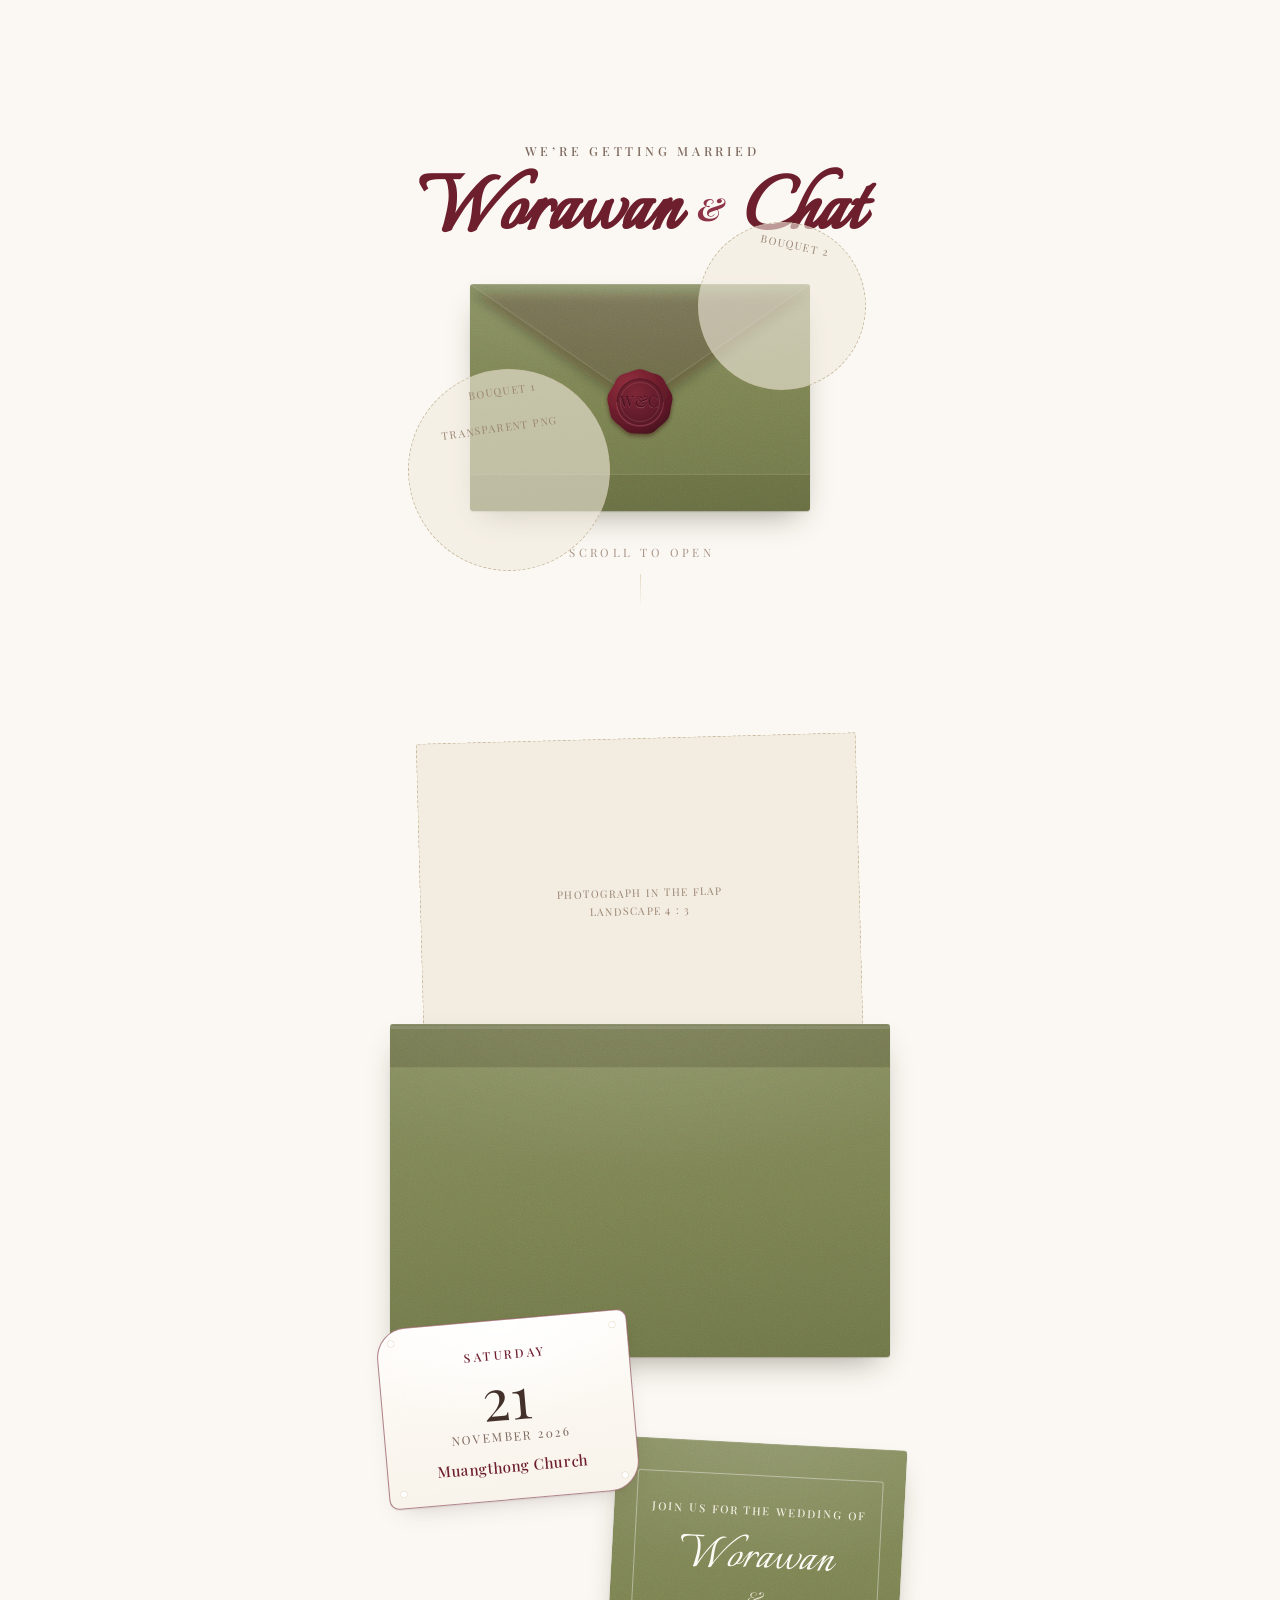
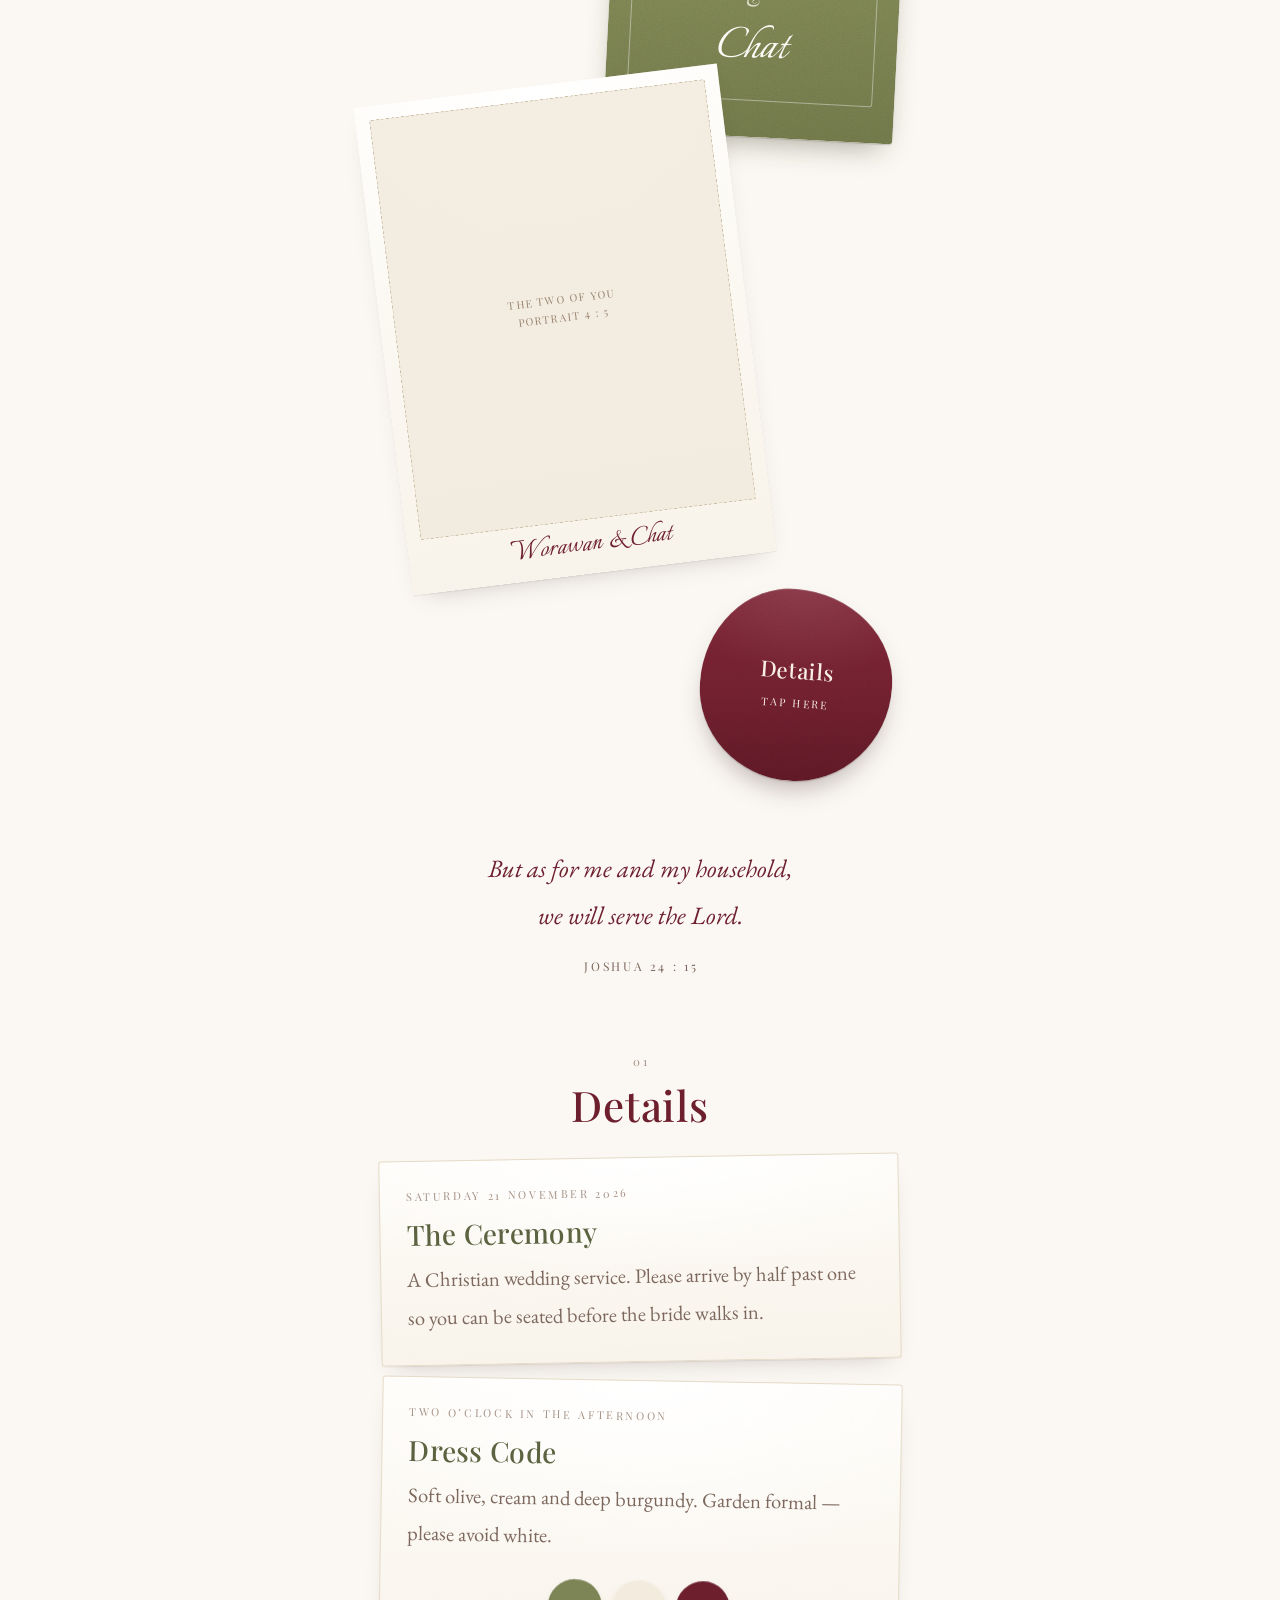
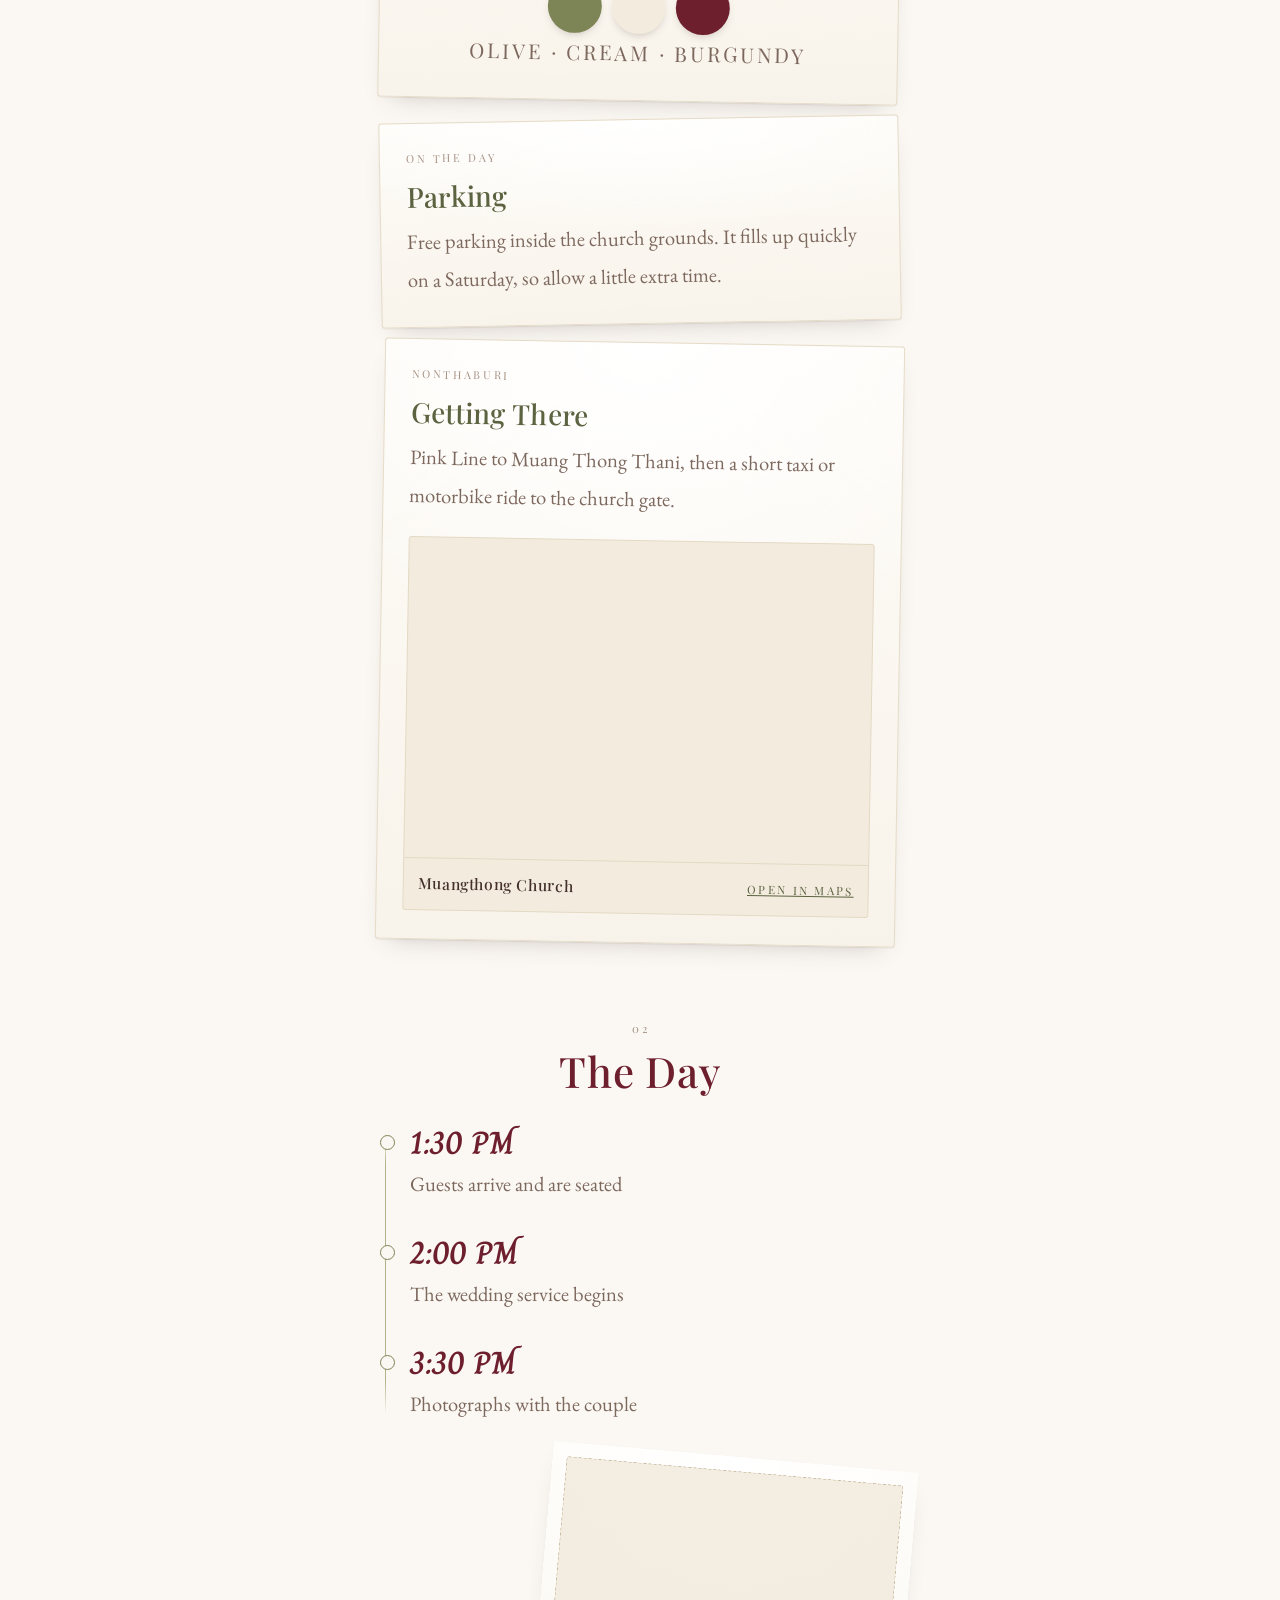
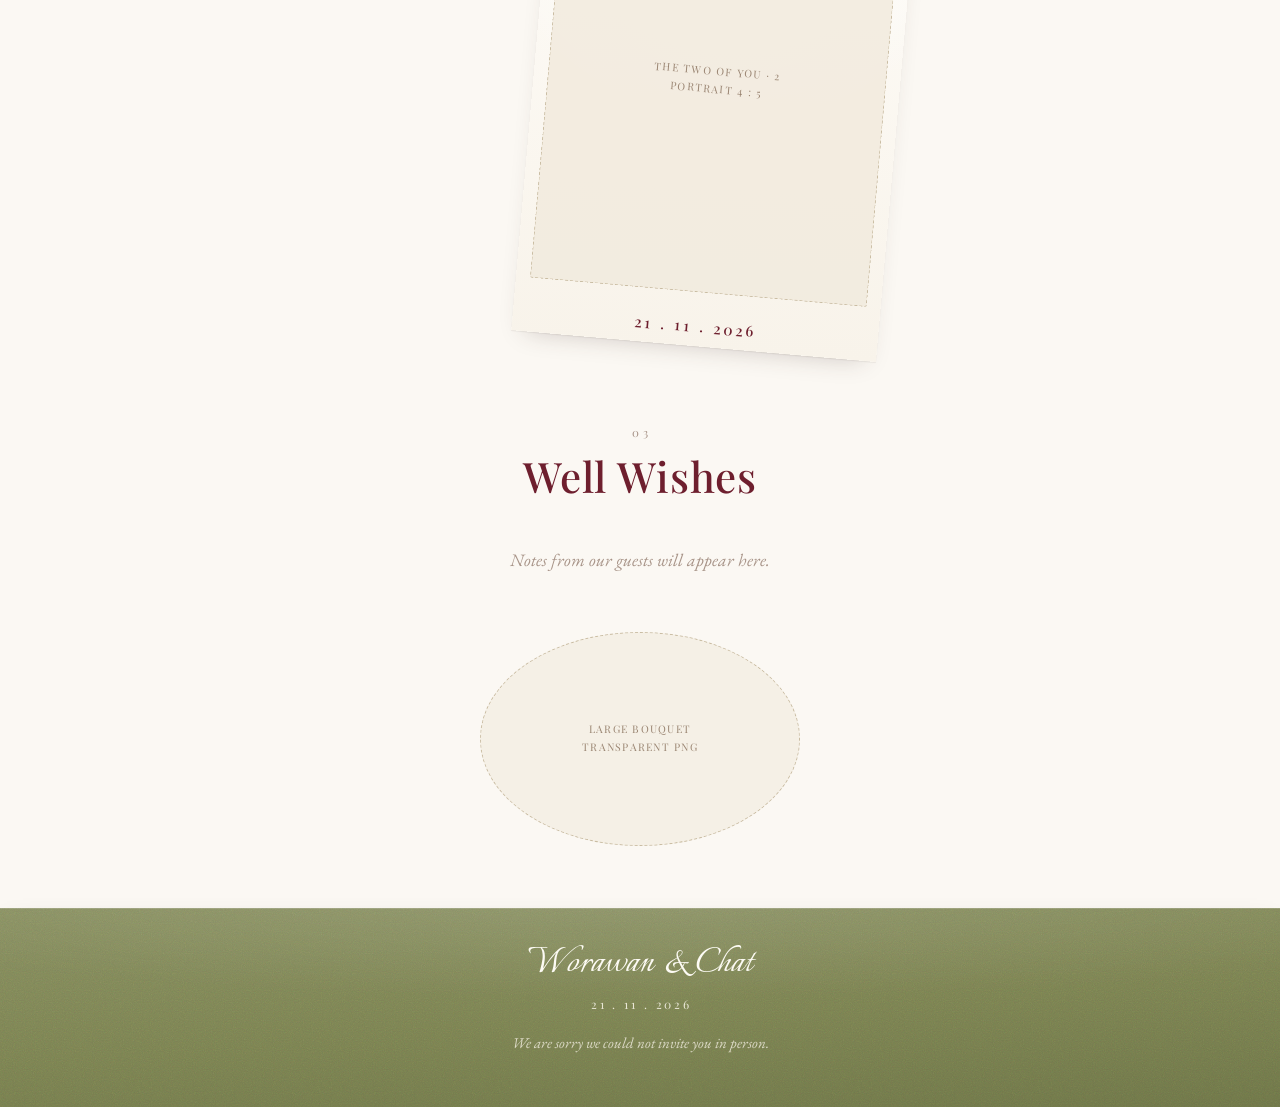
==== commit f0e9e877: "Add files via upload" ====
--- a/index.html
+++ b/index.html
@@ -12,8 +12,8 @@
 <link rel="preconnect" href="https://fonts.googleapis.com">
 <link rel="preconnect" href="https://fonts.gstatic.com" crossorigin>
 <link href="https://fonts.googleapis.com/css2?family=Italianno&family=Playfair+Display:ital,wght@0,400;0,500;0,600;1,400;1,500&family=EB+Garamond:ital,wght@0,400;0,500;1,400&family=Noto+Sans+Thai:wght@300;400;500&family=Charm:wght@400;700&display=swap" rel="stylesheet">
-<link rel="stylesheet" href="assets/css/collage.css?v=19">
-<link rel="stylesheet" href="assets/css/style.css?v=19">
+<link rel="stylesheet" href="assets/css/collage.css?v=20">
+<link rel="stylesheet" href="assets/css/style.css?v=20">
 </head>
 <body>
 
--- a/assets/css/collage.css
+++ b/assets/css/collage.css
@@ -254,14 +254,22 @@
 
 /* The open envelope: a landscape photograph showing above the
    pocket, as though it were slipped inside. */
-.env-open{display:block;position:relative;width:296px;margin:0 auto}
-.env-open .liner{width:262px;aspect-ratio:4/3;margin:0 auto;rotate:-1.5deg}
+/* Forty per cent bigger than the column it sits in. Negative margins
+   exactly cancel the strip's padding, so it spans the full column width
+   without pushing the page sideways. */
+.env-open{
+  display:block;
+  position:relative;
+  width:auto;
+  margin:0 -20px;
+}
+.env-open .liner{width:88%;aspect-ratio:4/3;margin:0 auto;rotate:-1.5deg}
 .env-open__pocket{
   display:block;
   position:relative;
   aspect-ratio:3/2;
   border-radius:3px;
-  margin-top:-38px;
+  margin-top:-44px;
   z-index:2;
 }
 .env-open__pocket > svg{position:absolute;inset:0;width:100%;height:100%}
@@ -371,9 +379,9 @@
 
 .polaroid{
   position:relative;
-  width:200px;
-  padding:11px 11px 40px;
-  margin:-46px 0 0 4px;
+  width:300px;
+  padding:14px 14px 54px;
+  margin:-52px 0 0 2px;
   rotate:-7deg;
   z-index:9;
 }
@@ -382,10 +390,10 @@
   position:absolute;
   left:0;
   right:0;
-  bottom:10px;
+  bottom:14px;
   font-family:var(--script);
   font-style:normal;
-  font-size:24px;
+  font-size:32px;
   line-height:1;
   text-align:center;
   color:var(--wine);
@@ -394,12 +402,12 @@
    place the script face belongs. A date there is set in the reading face. */
 .polaroid em.plain{
   font-family:var(--display);
-  font-size:13px;
+  font-size:15px;
   font-weight:500;
   letter-spacing:.2em;
   bottom:12px;
 }
-.polaroid--right{margin:-50px 6px 0 auto;rotate:5deg}
+.polaroid--right{margin:-56px 2px 0 auto;rotate:5deg}
 .note + .polaroid{margin-top:-18px}
 
 /* A hand-torn badge. The uneven border-radius is doing the tearing. */
@@ -425,6 +433,9 @@
 .badge:hover,.badge:focus-visible{rotate:1deg;translate:0 -3px}
 .badge__t{position:relative;z-index:2;font-family:var(--display);font-weight:500;font-size:22px;letter-spacing:.03em;line-height:1.15}
 .badge__c{position:relative;z-index:2;font-family:var(--display);font-size:10.5px;letter-spacing:.2em;margin-top:10px}
+/* The polaroid grew, and a badge lapped over its bottom edge was cutting
+   through the couple's names on the print. This pair sits clear. */
+.polaroid + .badge{margin-top:14px}
 .badge--left{margin:-58px auto 0 10px;rotate:-4deg}
 
 /* A small reply envelope, used as the way in to the RSVP form. */
--- a/assets/css/style.css
+++ b/assets/css/style.css
@@ -138,33 +138,37 @@
   width:1px;
   background:linear-gradient(transparent, var(--olive-pale) 12%, var(--olive-pale) 88%, transparent);
 }
-.timeline li{position:relative;padding:0 0 26px}
+.timeline li{position:relative;padding:0 0 30px}
 .timeline li:last-child{padding-bottom:0}
 .timeline li::before{
   content:'';
   position:absolute;
-  left:-29px;
-  top:9px;
-  width:11px;
-  height:11px;
+  left:-30px;
+  top:12px;
+  width:13px;
+  height:13px;
   border-radius:50%;
   background:var(--paper);
   border:1px solid var(--olive);
 }
 .timeline b{
   display:block;
-  font-family:var(--display);
-  font-size:13.5px;
-  font-weight:500;
-  letter-spacing:.2em;
+  /* Playfair has no Thai, so "14:00 น." was being set in two faces at
+     once. Charm carries both scripts, which lets the time be one thing
+     and be large enough to lead the line. */
+  font-family:'Charm','Playfair Display',serif;
+  font-size:28px;
+  font-weight:700;
+  letter-spacing:0;
+  line-height:1.25;
   color:var(--wine);
 }
 .timeline span{
   display:block;
-  font-size:18px;
+  font-size:19px;
   line-height:1.8;
   color:var(--ink-soft);
-  margin-top:2px;
+  margin-top:3px;
 }
 
 /* ---------------------------------------------------------------
@@ -173,21 +177,22 @@
 
 /* The couple can add a sixth colour, so the row wraps rather than
    running off the side of a phone. */
-.palette{display:flex;flex-wrap:wrap;justify-content:center;gap:16px 14px;margin:22px 0 0}
-.palette div{text-align:center}
-.palette i{
-  display:block;
-  width:58px;
-  height:58px;
+.palette{margin:24px 0 0}
+.palette__dots{display:flex;flex-wrap:wrap;justify-content:center;gap:10px}
+.palette__dots i{
+  display:block;
+  width:42px;
+  height:42px;
   border-radius:50%;
   box-shadow:inset 0 1px 0 rgba(255,255,255,.3), 0 4px 10px -4px rgba(67,48,42,.3);
 }
-.palette span{
-  display:block;
-  margin-top:8px;
-  font-family:var(--display);
-  font-size:10.5px;
-  letter-spacing:.16em;
+.palette__names{
+  margin:14px 0 0;
+  text-align:center;
+  font-family:var(--display);
+  font-size:11.5px;
+  letter-spacing:.14em;
+  line-height:1.9;
   text-transform:uppercase;
   color:var(--ink-faint);
 }
@@ -326,15 +331,17 @@
   .strip{max-width:560px}
   .opening__names{font-size:92px}
   .env{width:340px}
-  .env-open{width:368px}
-  .env-open .liner{width:326px}
+  .env-open{width:500px;margin-inline:auto}
   .datecard{width:252px}
   .greencard{width:290px}
-  .polaroid{width:244px}
+  .polaroid{width:366px}
   .badge{width:192px}
   .head__t{font-size:42px}
   .slip h3{font-size:28px}
-  .slip p,.timeline span,.wish p{font-size:19.5px}
+  .slip p,.timeline span,.wish p{font-size:20.5px}
+  .timeline b{font-size:32px}
+  .palette__dots i{width:54px;height:54px}
+  .palette__names{font-size:12.5px}
   .verse p{font-size:25px}
   .bloom--bl{width:202px;left:-62px;bottom:-60px}
   .bloom--tr{width:168px;right:-56px;top:-62px}
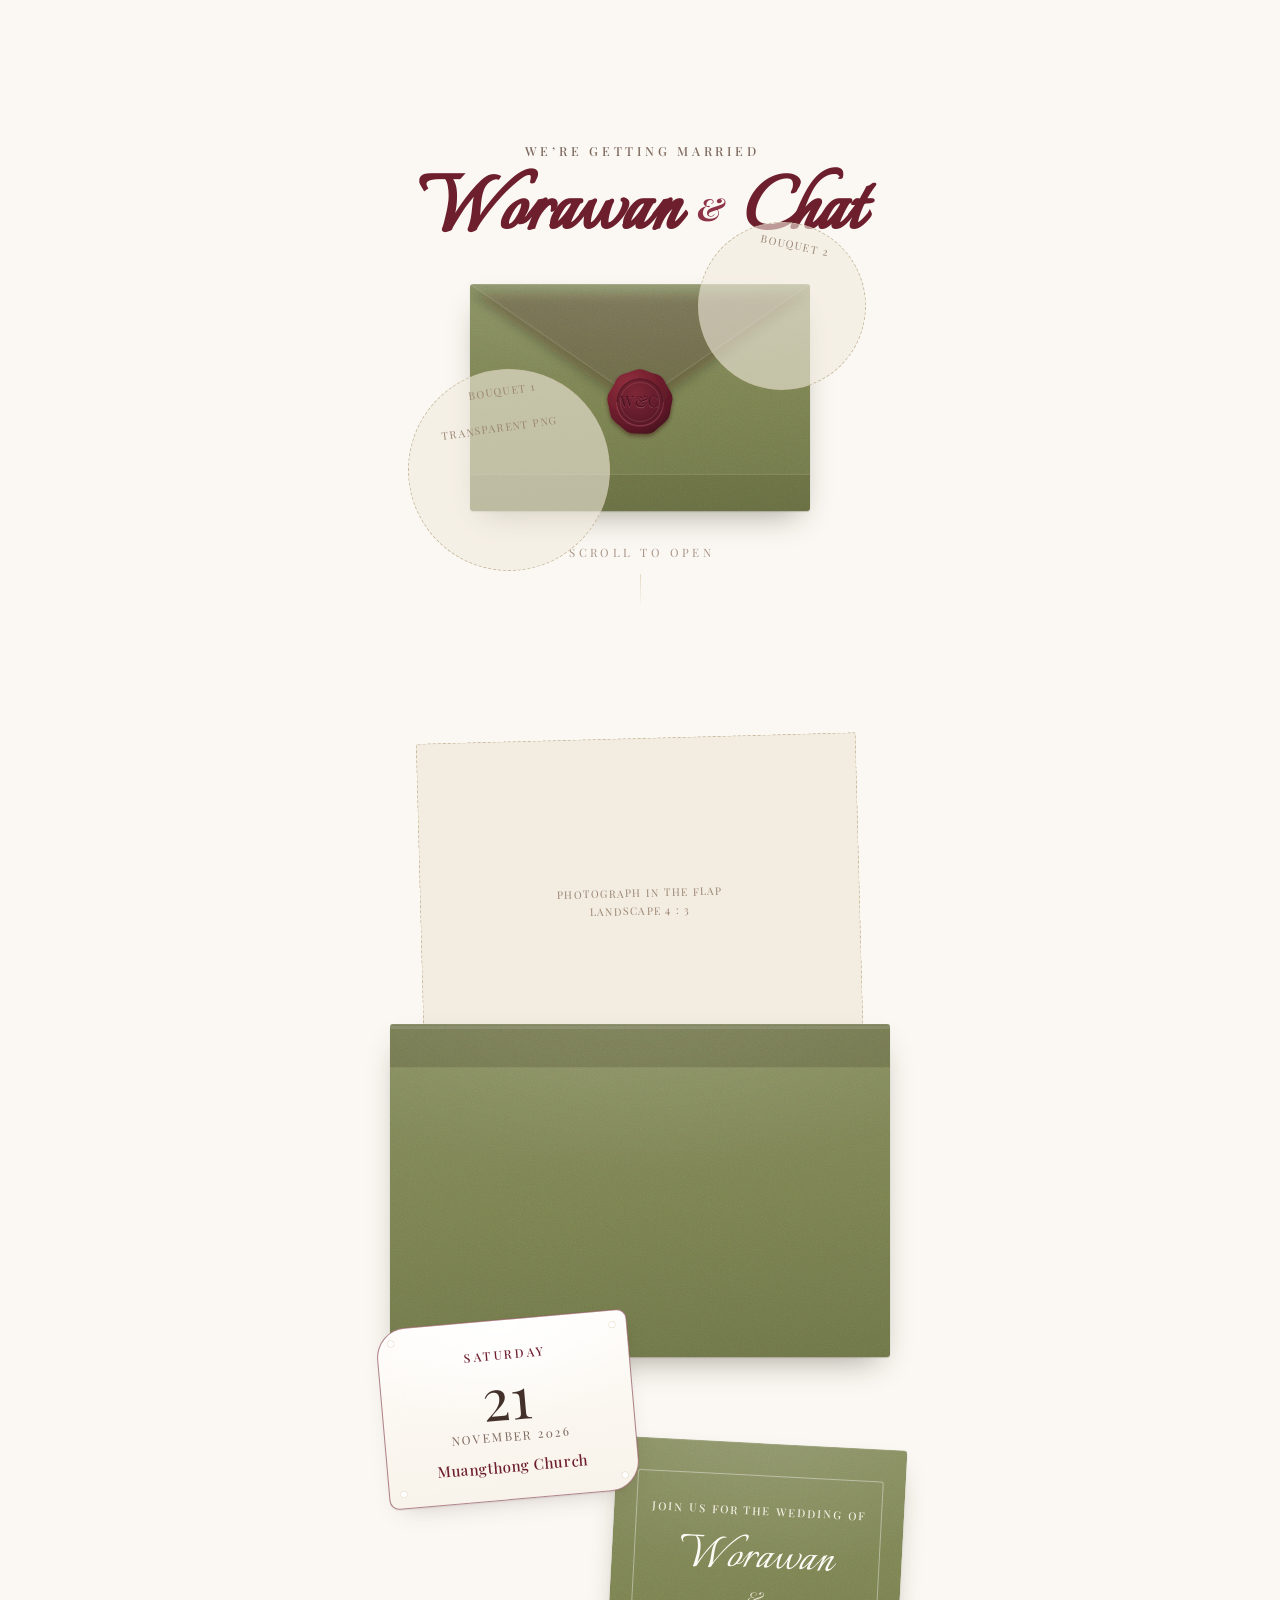
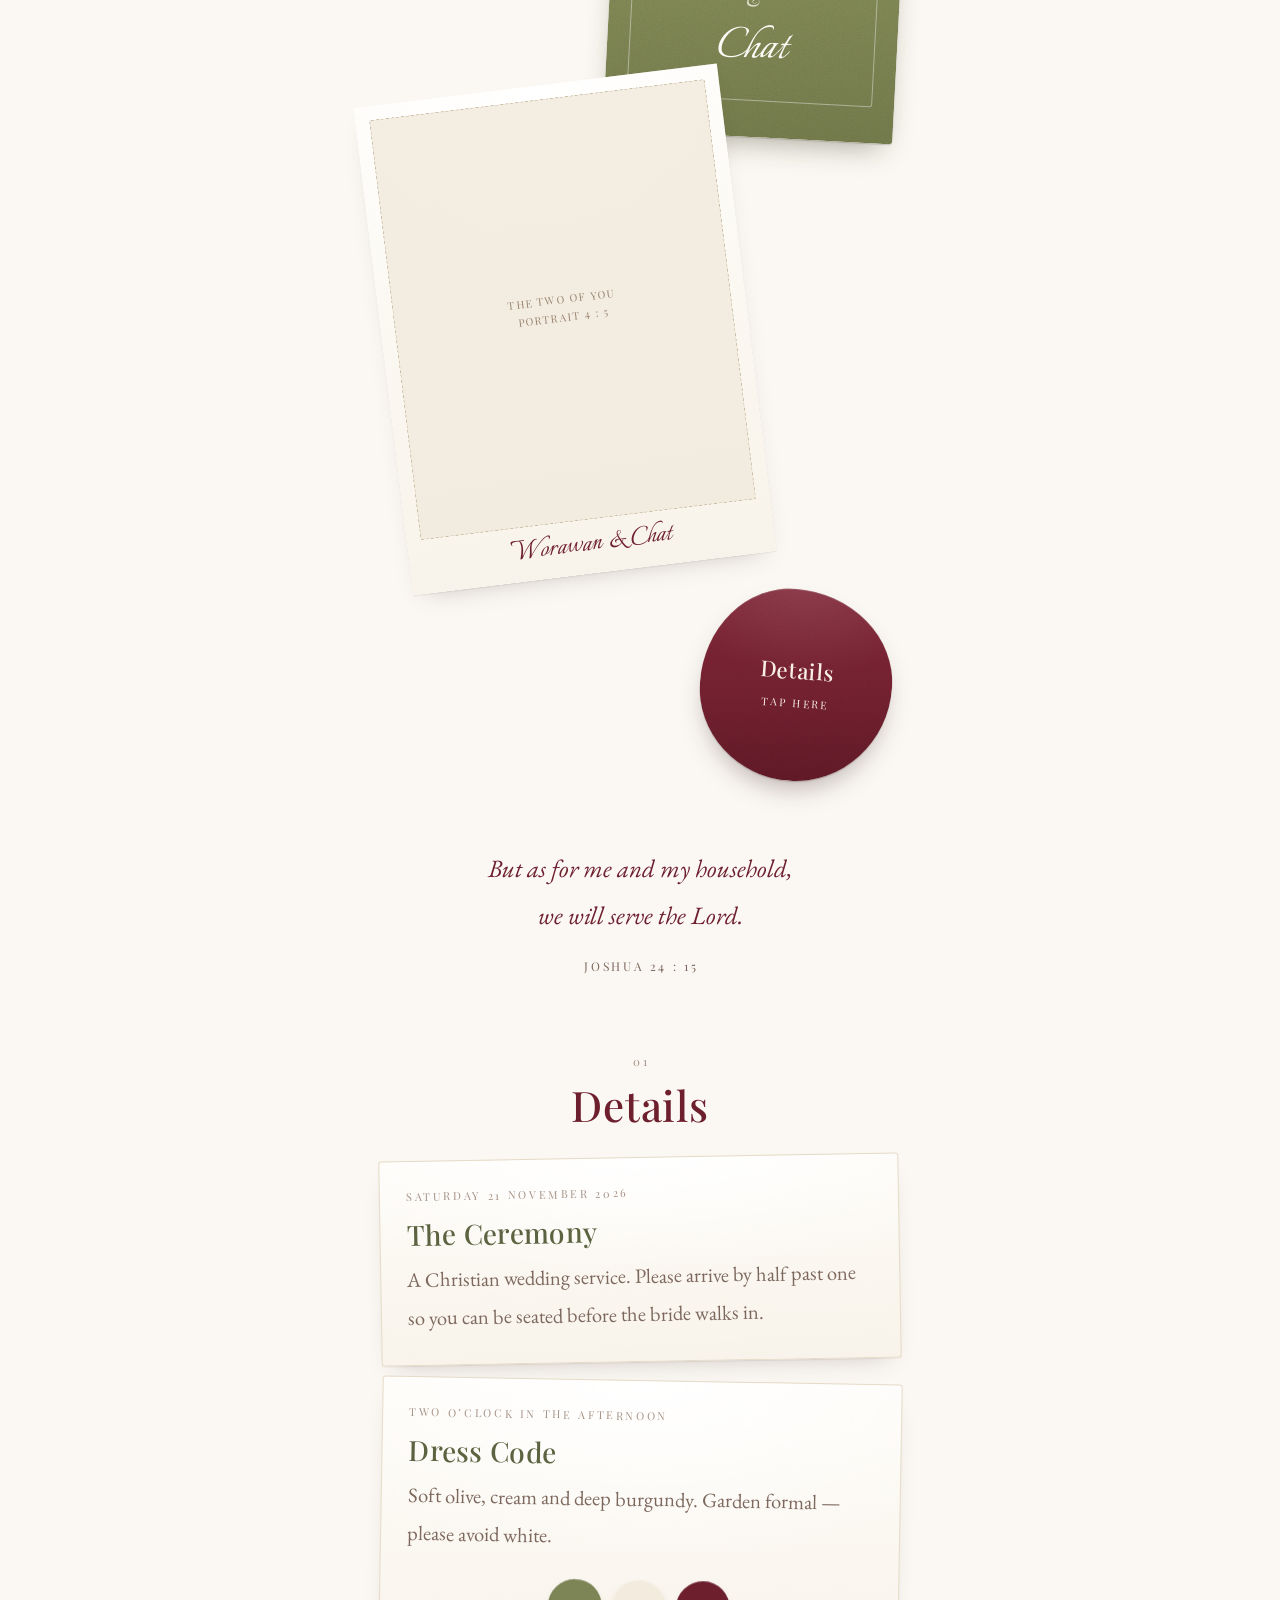
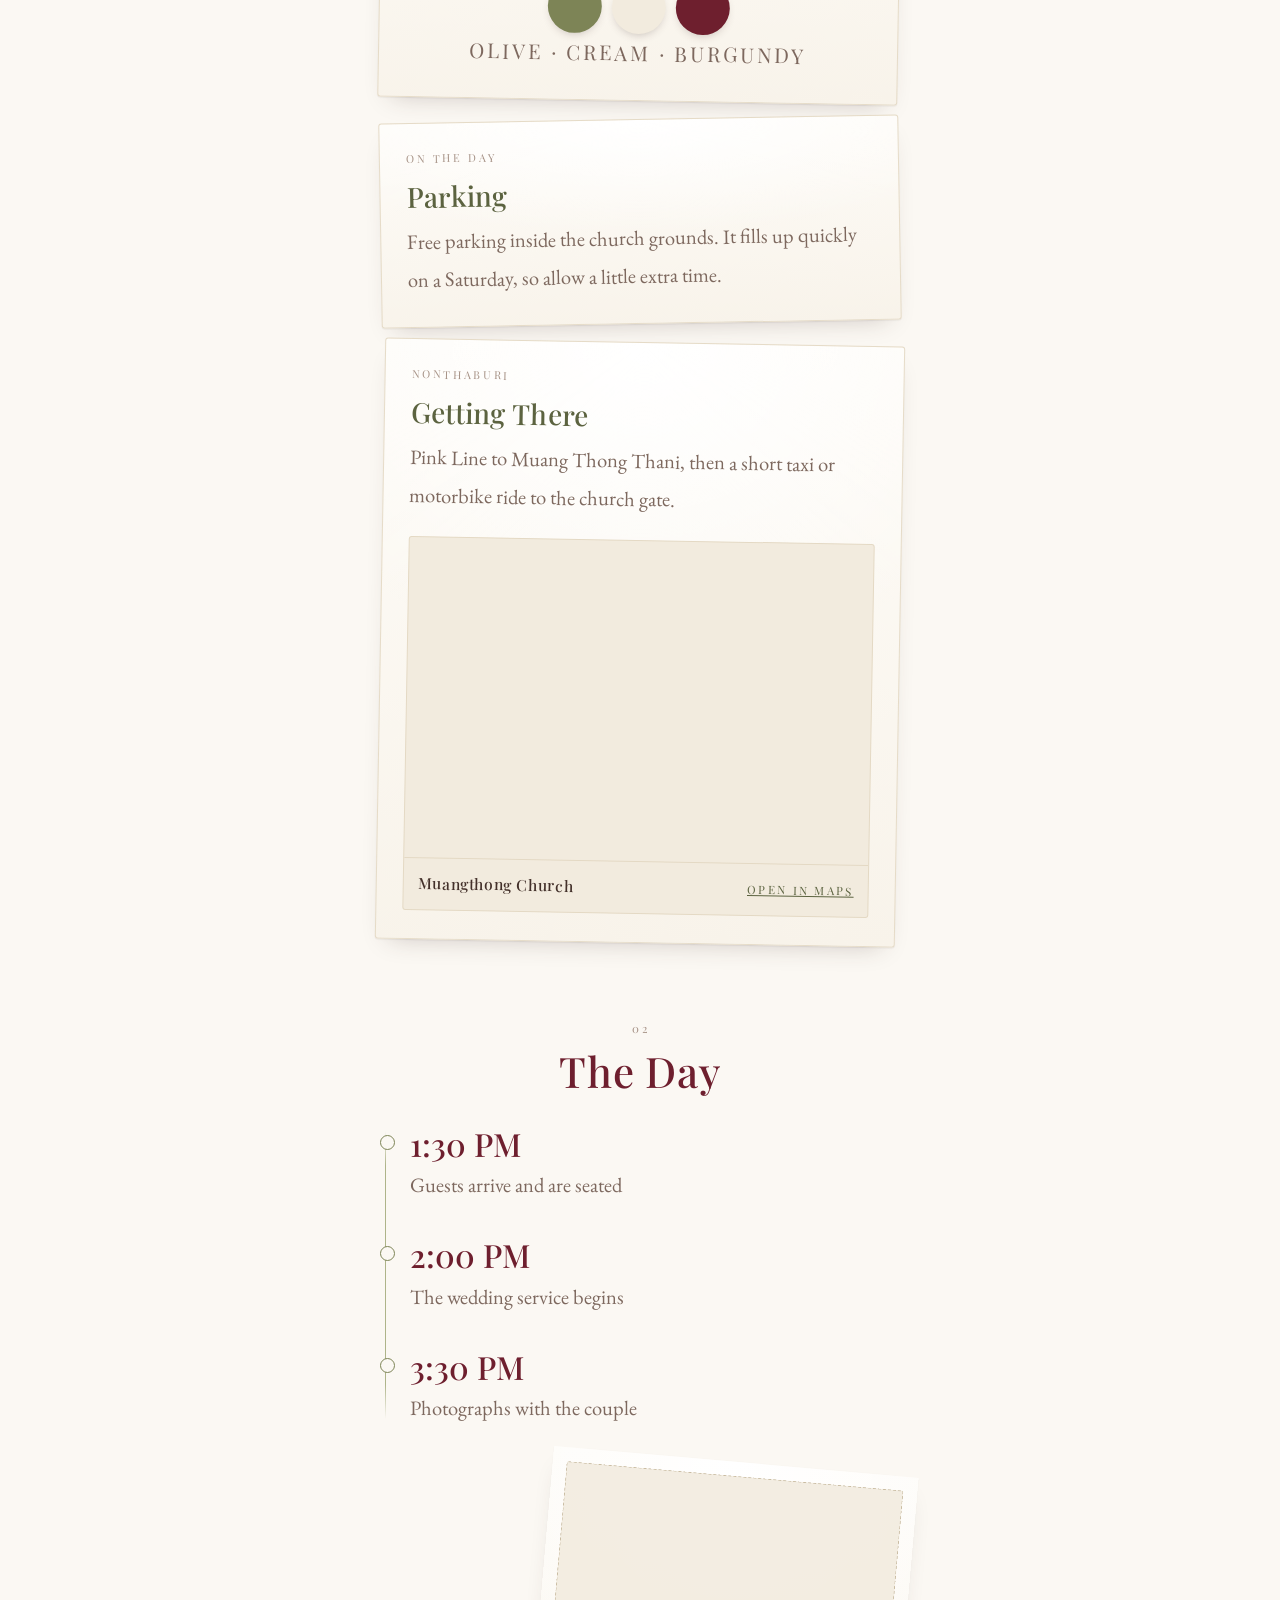
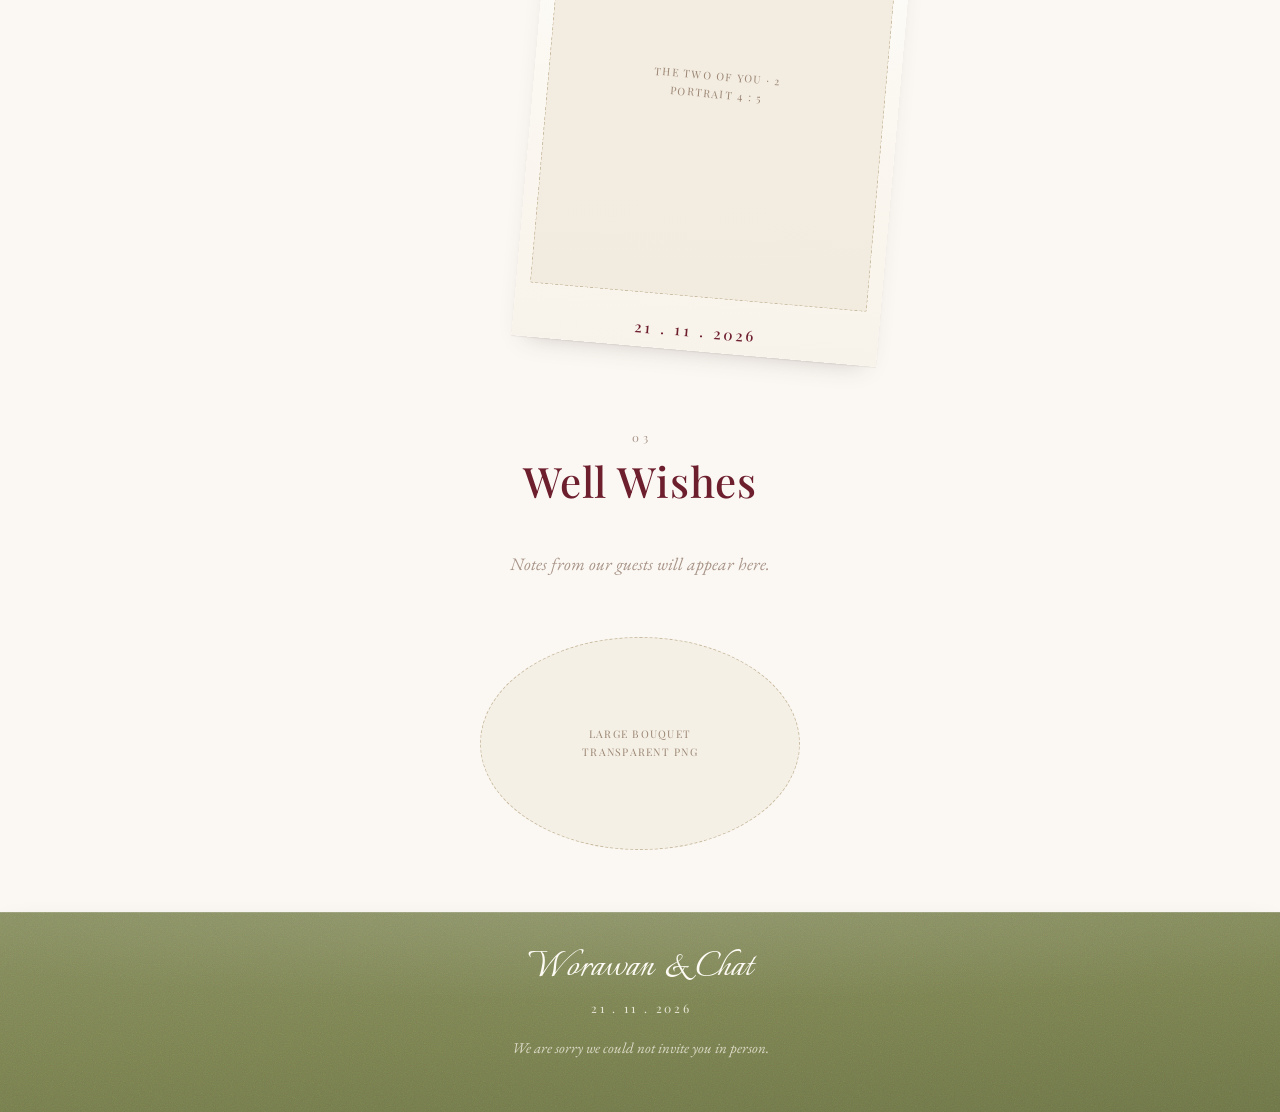
==== commit 5cb68c4f: "Add files via upload" ====
--- a/index.html
+++ b/index.html
@@ -12,8 +12,8 @@
 <link rel="preconnect" href="https://fonts.googleapis.com">
 <link rel="preconnect" href="https://fonts.gstatic.com" crossorigin>
 <link href="https://fonts.googleapis.com/css2?family=Italianno&family=Playfair+Display:ital,wght@0,400;0,500;0,600;1,400;1,500&family=EB+Garamond:ital,wght@0,400;0,500;1,400&family=Noto+Sans+Thai:wght@300;400;500&family=Charm:wght@400;700&display=swap" rel="stylesheet">
-<link rel="stylesheet" href="assets/css/collage.css?v=20">
-<link rel="stylesheet" href="assets/css/style.css?v=20">
+<link rel="stylesheet" href="assets/css/collage.css?v=21">
+<link rel="stylesheet" href="assets/css/style.css?v=21">
 </head>
 <body>
 
--- a/assets/css/collage.css
+++ b/assets/css/collage.css
@@ -33,7 +33,10 @@
 }
 
 *{box-sizing:border-box}
-html{-webkit-text-size-adjust:100%}
+/* A tilted piece or a bouquet reaching past the edge must never let the
+   page be dragged sideways. clip does that without making the document a
+   scroll container; hidden is the fallback for older Safari. */
+html{-webkit-text-size-adjust:100%;overflow-x:hidden;overflow-x:clip}
 
 body{
   margin:0;
@@ -252,6 +255,14 @@
 .bloom--bl{left:-52px;bottom:-52px;width:166px;aspect-ratio:1;rotate:-8deg}
 .bloom--tr{right:-46px;top:-54px;width:138px;aspect-ratio:1;rotate:12deg}
 
+/* On a small phone the envelope already fills the column, so the flowers
+   pull in rather than losing a quarter of themselves off the edge. */
+@media (max-width: 400px){
+  .env{width:min(272px, 100%)}
+  .bloom--bl{left:-26px;bottom:-38px;width:134px}
+  .bloom--tr{right:-22px;top:-40px;width:112px}
+}
+
 /* The open envelope: a landscape photograph showing above the
    pocket, as though it were slipped inside. */
 /* Forty per cent bigger than the column it sits in. Negative margins
@@ -284,7 +295,7 @@
 
 .datecard{
   position:relative;
-  width:208px;
+  width:min(208px, calc(100% - 14px));
   padding:24px 16px 22px;
   margin:-38px 0 0 2px;
   rotate:-5deg;
@@ -339,7 +350,7 @@
 
 .greencard{
   position:relative;
-  width:238px;
+  width:min(238px, calc(100% - 14px));
   margin:-58px 0 0 auto;
   padding:32px 22px 36px;
   rotate:3deg;
@@ -379,7 +390,7 @@
 
 .polaroid{
   position:relative;
-  width:300px;
+  width:min(300px, calc(100% - 26px));
   padding:14px 14px 54px;
   margin:-52px 0 0 2px;
   rotate:-7deg;
@@ -415,7 +426,7 @@
   position:relative;
   display:grid;
   place-content:center;
-  width:162px;
+  width:min(162px, calc(100% - 14px));
   aspect-ratio:1;
   margin:-58px 8px 0 auto;
   rotate:4deg;
@@ -442,7 +453,7 @@
 .mini-env{
   position:relative;
   display:block;
-  width:202px;
+  width:min(202px, calc(100% - 14px));
   margin:-34px auto 0 2px;
   rotate:-3deg;
   z-index:11;
@@ -472,7 +483,7 @@
 .note{
   display:block;
   position:relative;
-  width:280px;
+  width:min(280px, calc(100% - 14px));
   margin:-30px auto 0;
   padding:28px 26px 30px;
   rotate:-1.5deg;
--- a/assets/css/style.css
+++ b/assets/css/style.css
@@ -153,14 +153,14 @@
 }
 .timeline b{
   display:block;
-  /* Playfair has no Thai, so "14:00 น." was being set in two faces at
-     once. Charm carries both scripts, which lets the time be one thing
-     and be large enough to lead the line. */
-  font-family:'Charm','Playfair Display',serif;
+  /* Latin and the digits in the heading face, Thai in the same face as
+     the line underneath. The problem before was never the stack — it was
+     13px type with wide tracking, which broke the Thai marks. */
+  font-family:var(--display);
   font-size:28px;
-  font-weight:700;
+  font-weight:500;
   letter-spacing:0;
-  line-height:1.25;
+  line-height:1.3;
   color:var(--wine);
 }
 .timeline span{
@@ -178,11 +178,16 @@
 /* The couple can add a sixth colour, so the row wraps rather than
    running off the side of a phone. */
 .palette{margin:24px 0 0}
-.palette__dots{display:flex;flex-wrap:wrap;justify-content:center;gap:10px}
+/* The couple decides how many colours there are, and a phone is as narrow
+   as 320px, so the circles share the row and shrink to fit rather than
+   being a fixed size that wraps as soon as there is one too many. */
+.palette__dots{display:flex;flex-wrap:nowrap;justify-content:center;gap:10px}
 .palette__dots i{
   display:block;
-  width:42px;
-  height:42px;
+  flex:1 1 0;
+  min-width:0;
+  max-width:46px;
+  aspect-ratio:1;
   border-radius:50%;
   box-shadow:inset 0 1px 0 rgba(255,255,255,.3), 0 4px 10px -4px rgba(67,48,42,.3);
 }
@@ -340,7 +345,7 @@
   .slip h3{font-size:28px}
   .slip p,.timeline span,.wish p{font-size:20.5px}
   .timeline b{font-size:32px}
-  .palette__dots i{width:54px;height:54px}
+  .palette__dots i{max-width:54px}
   .palette__names{font-size:12.5px}
   .verse p{font-size:25px}
   .bloom--bl{width:202px;left:-62px;bottom:-60px}
